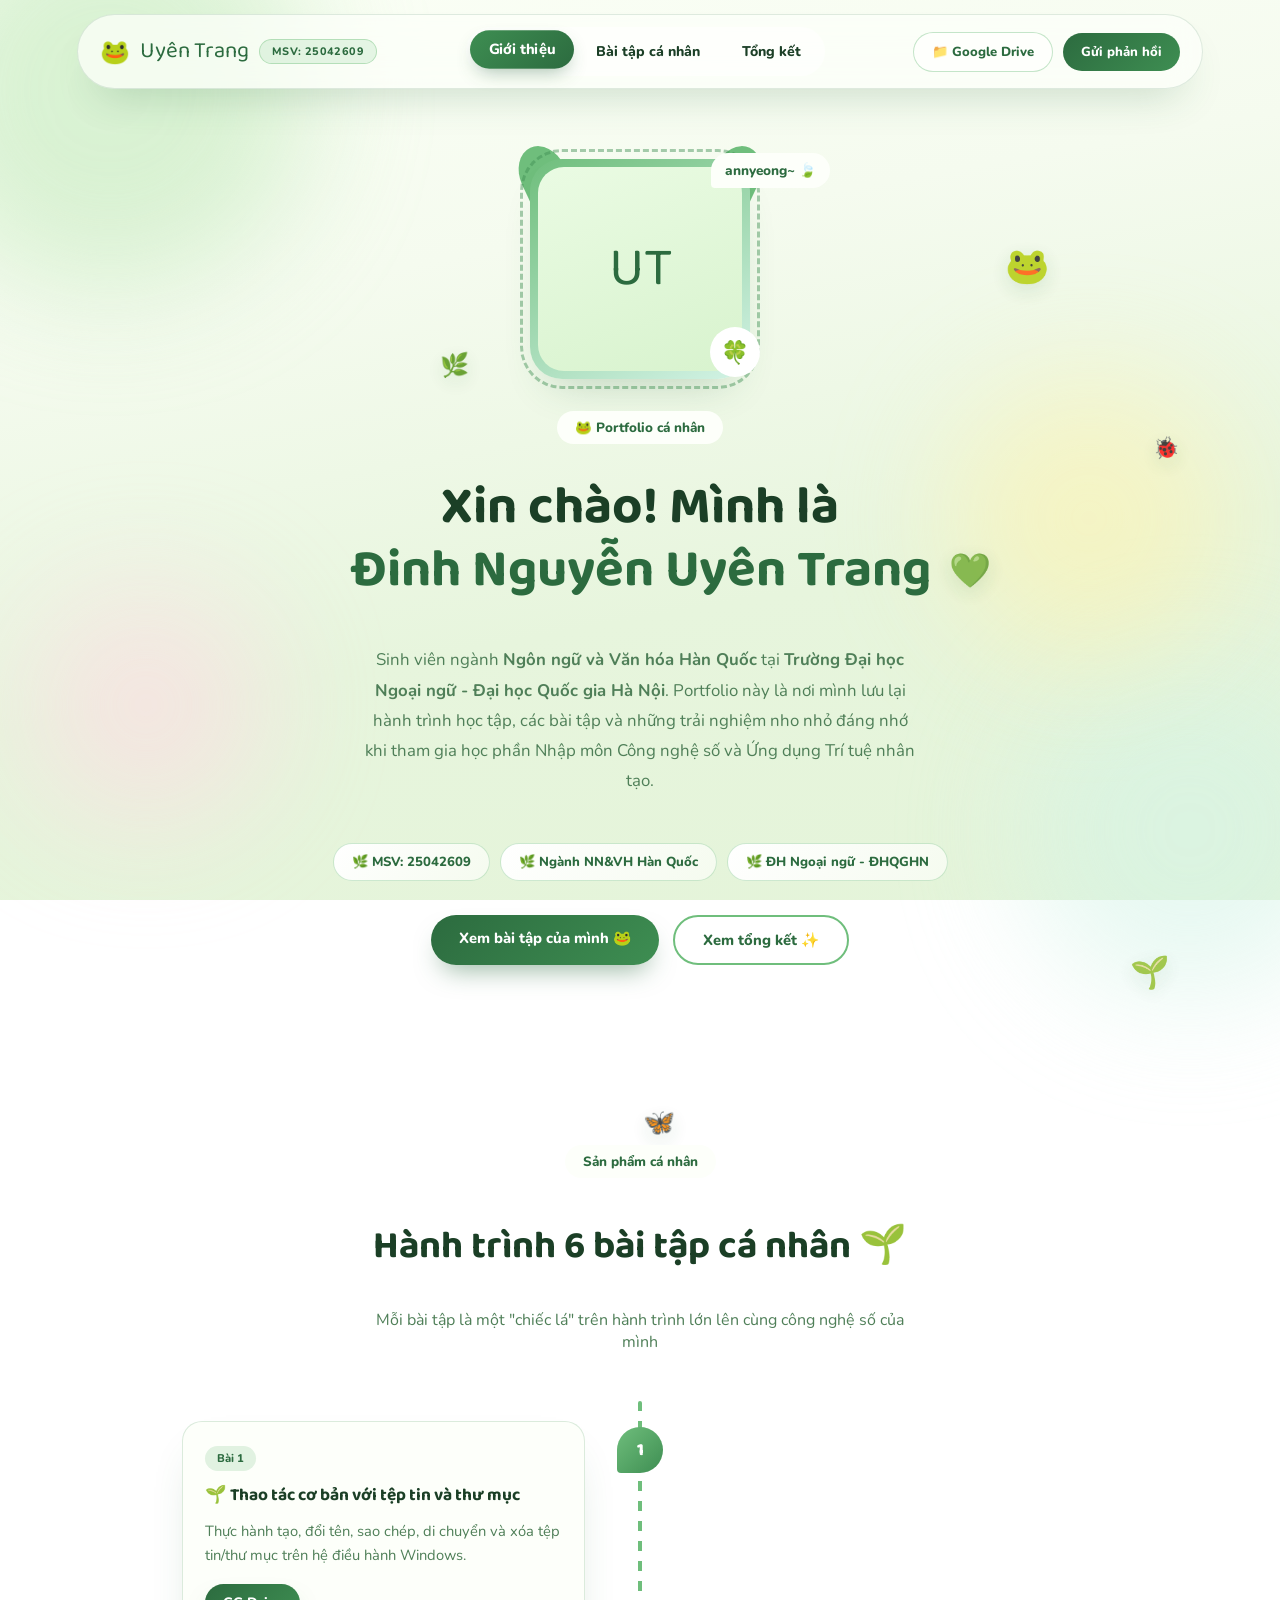
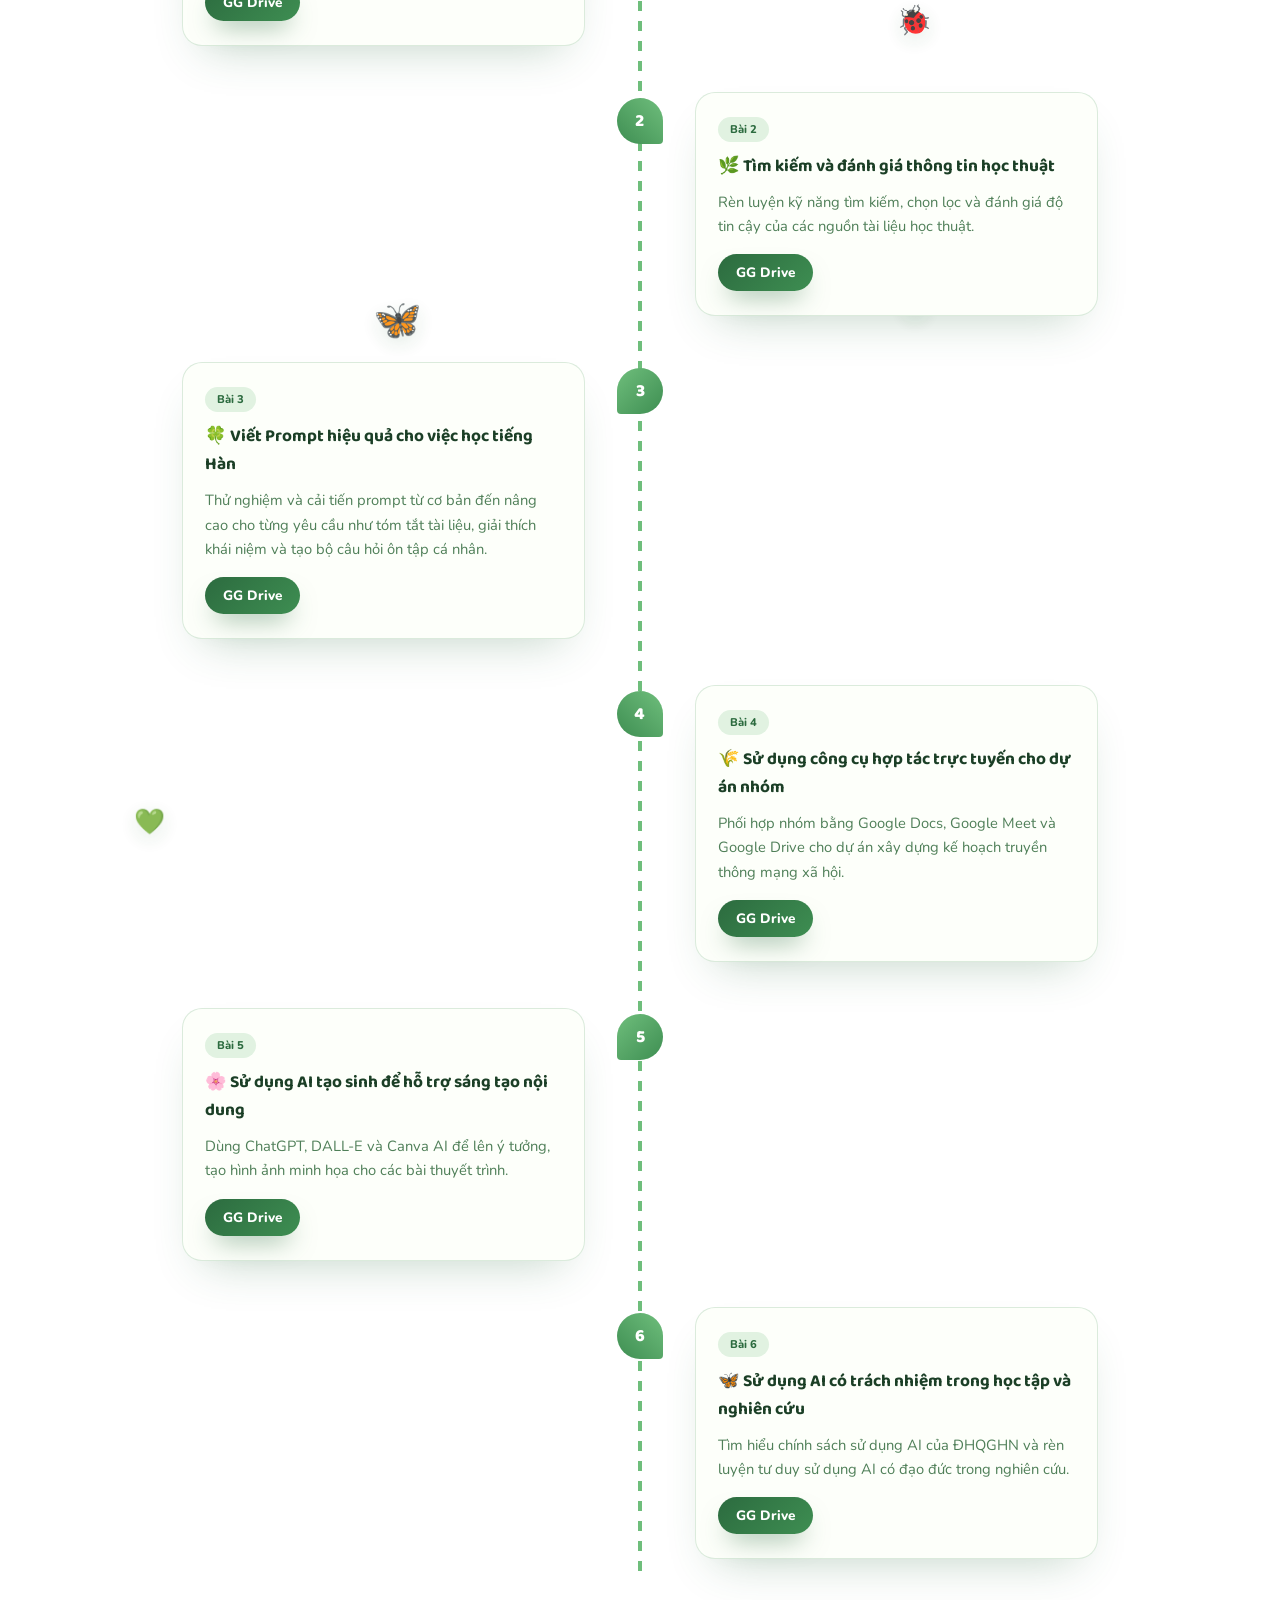
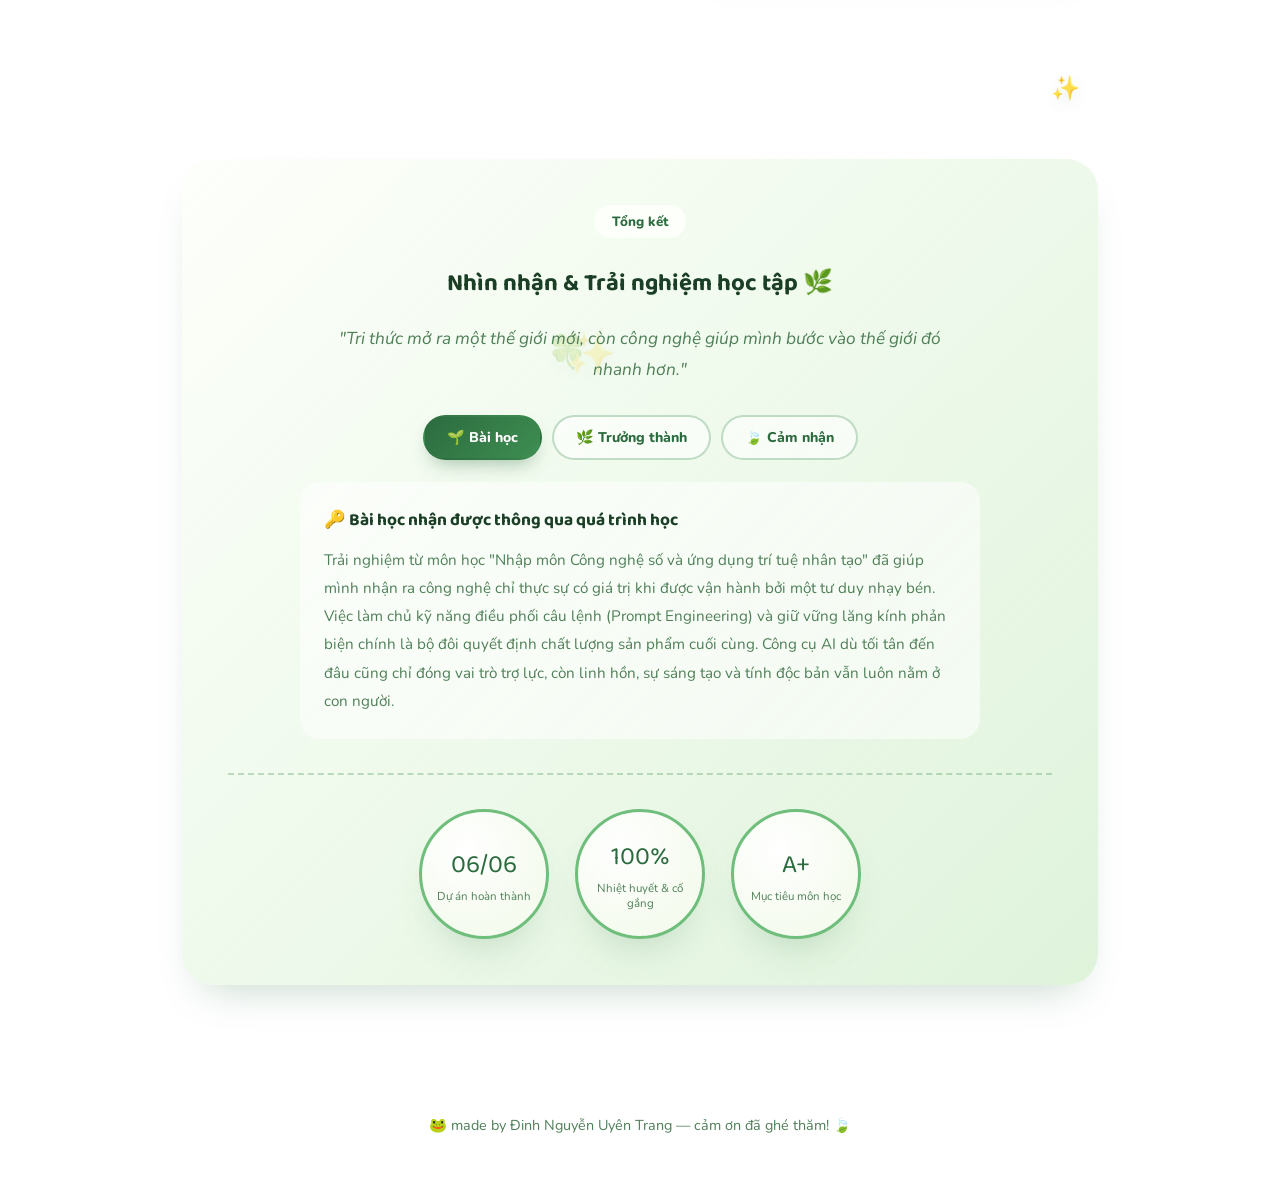
==== index.html @ 7ed3992f "Create index.html" ====
<!DOCTYPE html>
<html lang="vi">
<head>
<meta charset="UTF-8">
<meta name="viewport" content="width=device-width, initial-scale=1.0">
<title>Đinh Nguyễn Uyên Trang — Portfolio 🐸</title>
<link rel="preconnect" href="https://fonts.googleapis.com">
<link rel="preconnect" href="https://fonts.gstatic.com" crossorigin>
<link href="https://fonts.googleapis.com/css2?family=Baloo+2:wght@500;600;700;800&family=Nunito:wght@400;500;600;700;800;900&display=swap" rel="stylesheet">
<style>
  :root{
    --cream: #F5FBEF;
    --cream-deep: #E7F5DD;
    --leaf-light: #BFE8B8;
    --leaf: #6FBE7C;
    --fern: #3E8E52;
    --forest: #2C6B3F;
    --forest-ink: #1B3F26;
    --forest-soft: #4F7F58;
    --peach: #FFE3B8;
    --lemon: #FFF3AF;
    --sky-mint: #D3F3E6;
    --blossom: #FFD9E4;
    --white-soft: #FDFFFA;
    --shadow-soft: 0 22px 44px -22px rgba(44, 107, 63, 0.30);
    --radius-lg: 32px;
    --radius-sm: 20px;
  }
  *{ box-sizing: border-box; }
  html{ scroll-behavior: smooth; }
  @media (prefers-reduced-motion: reduce){
    html{ scroll-behavior: auto; }
    *{ animation-duration: 0.01ms !important; animation-iteration-count: 1 !important; transition-duration: 0.01ms !important; }
  }
  body{
    margin: 0;
    font-family: 'Nunito', sans-serif;
    color: var(--forest-ink);
    background: linear-gradient(170deg, #FBFFF6 0%, var(--cream) 30%, var(--cream-deep) 65%, #E4F4D9 100%);
    background-attachment: fixed;
    overflow-x: hidden;
    position: relative;
  }
  h1, h2, h3, .display{ font-family: 'Baloo 2', cursive; font-weight: 700; }
  a{ color: inherit; text-decoration: none; }

  /* ===== animated leafy blobs (background motion) ===== */
  .blob-wrap{ position: fixed; inset: 0; z-index: 0; pointer-events: none; will-change: transform; }
  .blob{ position: fixed; border-radius: 50%; filter: blur(60px); opacity: 0.55; z-index: 0; pointer-events: none; }
  .blob-1{ width: 400px; height: 400px; background: var(--leaf-light); top: -110px; left: -90px; animation: float1 17s ease-in-out infinite; }
  .blob-2{ width: 340px; height: 340px; background: var(--sky-mint); bottom: -100px; right: -80px; animation: float2 21s ease-in-out infinite; }
  .blob-3{ width: 280px; height: 280px; background: var(--lemon); top: 42%; right: 4%; animation: float3 19s ease-in-out infinite; }
  .blob-4{ width: 240px; height: 240px; background: var(--blossom); top: 65%; left: 2%; animation: float2 23s ease-in-out infinite; }
  @keyframes float1{ 0%,100%{ transform: translate(0,0) scale(1); } 50%{ transform: translate(-45px,55px) scale(1.12); } }
  @keyframes float2{ 0%,100%{ transform: translate(0,0) scale(1); } 50%{ transform: translate(45px,-35px) scale(1.15); } }
  @keyframes float3{ 0%,100%{ transform: translate(0,0) scale(1); } 50%{ transform: translate(-28px,-30px) scale(0.9); } }

  /* ===== floating stickers (frog & leaf themed) ===== */
  #sticker-layer{ position: fixed; inset: 0; pointer-events: none; z-index: 1; }
  .float-sticker{ position: absolute; font-size: 1.7rem; animation: bob 5.5s ease-in-out infinite; opacity: 0.9; will-change: transform; filter: drop-shadow(0 6px 10px rgba(44,107,63,0.15)); }
  @keyframes bob{ 0%,100%{ transform: translateY(0) rotate(-6deg); } 50%{ transform: translateY(-20px) rotate(8deg); } }

  /* rising dew-drop bubbles */
  #bubble-layer{ position: fixed; inset: 0; pointer-events: none; z-index: 1; overflow: hidden; }
  .rise-bubble{ position: absolute; bottom: -60px; border-radius: 50%; opacity: 0.5; animation: rise linear infinite; }
  @keyframes rise{
    0%{ transform: translateY(0) translateX(0) scale(1); opacity: 0; }
    10%{ opacity: 0.55; }
    90%{ opacity: 0.4; }
    100%{ transform: translateY(-115vh) translateX(30px) scale(1.15); opacity: 0; }
  }

  .cursor-glow{
    position: fixed; width: 20px; height: 20px; border-radius: 50%;
    background: radial-gradient(circle, rgba(255,255,255,0.95), var(--leaf-light) 55%, transparent 75%);
    pointer-events: none; z-index: 999; transform: translate(-50%,-50%);
    mix-blend-mode: multiply; opacity: 0; transition: opacity 0.3s ease;
  }

  nav{
    position: sticky; top: 14px; z-index: 50;
    display: flex; align-items: center; justify-content: space-between;
    padding: 12px 22px; margin: 14px 6vw 0;
    background: rgba(253, 255, 250, 0.75);
    backdrop-filter: blur(16px);
    border: 1px solid rgba(44,107,63,0.14);
    border-radius: 999px;
    box-shadow: var(--shadow-soft);
  }
  .logo-group{ display: flex; align-items: center; gap: 10px; }
  .logo-frog{ font-size: 1.5rem; animation: wiggle 3.5s ease-in-out infinite; }
  .logo{ font-family: 'Baloo 2', cursive; font-size: 1.4rem; color: var(--forest); line-height: 1; }
  .mssv-chip{
    font-size: 0.68rem; font-weight: 800; letter-spacing: 0.4px; color: var(--forest);
    background: rgba(111,190,124,0.16); border: 1px solid rgba(111,190,124,0.4);
    padding: 4px 12px; border-radius: 999px; white-space: nowrap;
  }
  .nav-links{ display: flex; gap: 6px; list-style: none; margin: 0; padding: 6px; background: rgba(255,255,255,0.55); border-radius: 999px; }
  .nav-links li a{
    display: inline-block; padding: 9px 18px; border-radius: 999px;
    font-weight: 800; font-size: 0.88rem; color: var(--forest-ink);
    transition: all 0.4s cubic-bezier(.3,1.4,.5,1);
  }
  .nav-links li a:hover, .nav-links li a.active{
    background: linear-gradient(135deg, var(--fern), var(--forest));
    color: #fff; box-shadow: 0 8px 18px -6px rgba(44,107,63,0.45); transform: translateY(-2px) scale(1.04);
  }
  .nav-actions{ display: flex; align-items: center; gap: 10px; }
  .nav-btn{
    display: inline-flex; align-items: center; gap: 6px;
    padding: 10px 18px; border-radius: 999px; font-weight: 800; font-size: 0.82rem;
    white-space: nowrap; cursor: pointer; border: none; font-family: 'Nunito', sans-serif;
    transition: transform 0.35s cubic-bezier(.3,1.4,.5,1);
  }
  .nav-btn-outline{ background: rgba(255,255,255,0.65); color: var(--forest); border: 1.5px solid rgba(111,190,124,0.4); }
  .nav-btn-outline:hover{ transform: translateY(-3px) rotate(-2deg); background: #fff; }
  .nav-btn-solid{ background: linear-gradient(135deg, var(--forest), var(--fern)); color: #fff; }
  .nav-btn-solid:hover{ transform: translateY(-3px) rotate(2deg); box-shadow: 0 12px 22px -8px rgba(44,107,63,0.45); }

  section{ position: relative; z-index: 2; padding: 90px 8vw; max-width: 1120px; margin: 0 auto; }

  /* ===== HERO ===== */
  .hero{ display: flex; flex-direction: column; align-items: center; text-align: center; padding-top: 70px; gap: 26px; }
  .avatar-wrap{ position: relative; margin-bottom: 6px; }
  .avatar-frame{
    width: 220px; height: 220px; border-radius: var(--radius-lg);
    background: linear-gradient(150deg, var(--leaf), var(--sky-mint));
    padding: 8px; box-shadow: var(--shadow-soft); position: relative;
    animation: frame-float 6s ease-in-out infinite;
  }
  @keyframes frame-float{ 0%,100%{ transform: translateY(0) rotate(-2deg); } 50%{ transform: translateY(-14px) rotate(2deg); } }
  .avatar-frame::before{
    content: ""; position: absolute; inset: -10px; border-radius: calc(var(--radius-lg) + 10px);
    border: 3px dashed rgba(62,142,82,0.45); animation: spin 28s linear infinite;
  }
  @keyframes spin{ to{ transform: rotate(360deg); } }
  .avatar-inner{
    width: 100%; height: 100%; border-radius: calc(var(--radius-lg) - 6px);
    background: linear-gradient(160deg, #EAFBE3, #D8F3CE);
    display: flex; align-items: center; justify-content: center;
    font-family: 'Baloo 2', cursive; color: var(--forest);
    font-size: 3.4rem; position: relative; overflow: hidden;
  }
  .leaf-ear{ position: absolute; top: -14px; width: 46px; height: 60px; background: var(--leaf); border-radius: 50% 50% 50% 4px; box-shadow: var(--shadow-soft); z-index: -1; }
  .leaf-ear.left{ left: -10px; transform: rotate(-25deg); }
  .leaf-ear.right{ right: -10px; transform: rotate(25deg) scaleX(-1); }
  .avatar-frame .sticker{
    position: absolute; bottom: 2px; right: -10px; background: #fff; border-radius: 50%;
    width: 50px; height: 50px; display: flex; align-items: center; justify-content: center;
    font-size: 1.4rem; box-shadow: var(--shadow-soft); animation: wiggle 3.5s ease-in-out infinite;
  }
  @keyframes wiggle{ 0%,100%{ transform: rotate(-10deg); } 50%{ transform: rotate(12deg); } }

  .speech-bubble{
    position: absolute; top: -6px; right: -80px; background: var(--white-soft);
    padding: 8px 14px; border-radius: 18px 18px 18px 4px; font-size: 0.85rem; font-weight: 800;
    color: var(--forest); box-shadow: var(--shadow-soft); animation: pop-bubble 3.6s ease-in-out infinite;
    white-space: nowrap;
  }
  @keyframes pop-bubble{ 0%,100%{ transform: translateY(0) scale(1); } 50%{ transform: translateY(-8px) scale(1.05); } }

  .eyebrow{
    display: inline-block; background: var(--white-soft); padding: 7px 18px; border-radius: 999px;
    font-weight: 800; font-size: 0.84rem; color: var(--forest); box-shadow: var(--shadow-soft); margin-bottom: 6px;
  }
  .hero h1{ font-size: clamp(2.3rem, 5vw, 3.3rem); line-height: 1.2; margin: 0; color: var(--forest-ink); }
  .hero h1 span{ color: var(--forest); position: relative; }
  .hero p{ font-size: 1.05rem; line-height: 1.8; max-width: 560px; color: var(--forest-soft); }
  .tag-chips{ display: flex; flex-wrap: wrap; gap: 10px; justify-content: center; margin-top: 4px; }
  .tag-chip{
    padding: 9px 18px; border-radius: 999px; font-weight: 800; font-size: 0.82rem;
    background: linear-gradient(135deg, #fff, var(--cream)); border: 1px solid rgba(111,190,124,0.35);
    color: var(--forest); box-shadow: var(--shadow-soft);
    transition: transform 0.3s cubic-bezier(.3,1.4,.5,1);
  }
  .tag-chip:hover{ transform: translateY(-4px) scale(1.05) rotate(-2deg); }
  .hero-cta{ margin-top: 8px; display: flex; gap: 14px; flex-wrap: wrap; justify-content: center; }
  .btn{
    padding: 13px 28px; border-radius: 999px; font-weight: 800; font-family: 'Nunito', sans-serif;
    cursor: pointer; border: none; font-size: 0.92rem; transition: transform 0.35s cubic-bezier(.3,1.4,.5,1), box-shadow 0.35s ease;
    display: inline-block;
  }
  .btn-primary{ background: linear-gradient(135deg, var(--forest), var(--fern)); color: #fff; box-shadow: 0 14px 26px -10px rgba(44,107,63,0.5); }
  .btn-primary:hover{ transform: translateY(-4px) scale(1.03) rotate(-1deg); }
  .btn-ghost{ background: rgba(255,255,255,0.65); color: var(--forest); border: 2px solid var(--leaf); }
  .btn-ghost:hover{ transform: translateY(-4px) rotate(1deg); background: #fff; }

  .section-head{ text-align: center; margin-bottom: 48px; }
  .section-head h2{ font-size: clamp(1.7rem, 4vw, 2.4rem); color: var(--forest-ink); }
  .section-head p{ max-width: 560px; margin: 10px auto 0; color: var(--forest-soft); font-size: 1.0rem; }

  .reveal{ opacity: 0; transform: translateY(40px) scale(0.97); transition: opacity 0.7s ease, transform 0.7s cubic-bezier(.2,.8,.3,1.15); }
  .reveal.in-view{ opacity: 1; transform: translateY(0) scale(1); }

  /* ===== bai tap — vertical growing-vine timeline (khac hoan toan grid the) ===== */
  .grow-timeline{ position: relative; padding: 20px 0; }
  .stem-line{
    position: absolute; left: 50%; top: 0; bottom: 0; width: 4px; transform: translateX(-50%);
    background: repeating-linear-gradient(to bottom, var(--leaf) 0 10px, transparent 10px 20px);
    border-radius: 4px;
  }
  .grow-node{ position: relative; width: 100%; display: flex; margin-bottom: 46px; }
  .grow-node:last-child{ margin-bottom: 0; }
  .grow-node.left{ justify-content: flex-start; }
  .grow-node.right{ justify-content: flex-end; }
  .node-leaf{
    position: absolute; left: 50%; top: 6px; transform: translateX(-50%);
    width: 46px; height: 46px; border-radius: 50% 50% 50% 4px; z-index: 3;
    background: linear-gradient(135deg, var(--leaf), var(--fern));
    display: flex; align-items: center; justify-content: center;
    color: #fff; font-weight: 800; font-family: 'Baloo 2', cursive; font-size: 1.1rem;
    box-shadow: var(--shadow-soft); animation: leaf-sway 4s ease-in-out infinite;
  }
  .grow-node.right .node-leaf{ transform: translateX(-50%) scaleX(-1); }
  .grow-node.right .node-leaf span{ display:inline-block; transform: scaleX(-1); }
  @keyframes leaf-sway{ 0%,100%{ rotate: -6deg; } 50%{ rotate: 6deg; } }
  .node-card{
    width: 44%; background: var(--white-soft); border: 1px solid rgba(62,142,82,0.18);
    border-radius: var(--radius-sm); padding: 24px 22px; box-shadow: var(--shadow-soft);
    transition: transform 0.4s cubic-bezier(.2,.9,.3,1.3), box-shadow 0.4s ease;
  }
  .node-card:hover{ transform: translateY(-8px) scale(1.02); box-shadow: 0 30px 48px -18px rgba(44,107,63,0.4); }
  .node-card .tag{ font-size: 0.7rem; font-weight: 800; padding: 5px 12px; border-radius: 999px; background: rgba(111,190,124,0.2); color: var(--forest); display: inline-block; margin-bottom: 10px; }
  .node-card h3{ margin: 0 0 10px; color: var(--forest-ink); font-size: 1.08rem; }
  .node-card p{ font-size: 0.92rem; line-height: 1.65; color: var(--forest-soft); margin: 0 0 16px; }

  /* ===== tong ket — tab switcher + circular badges (khac hoan toan reflect-grid cu) ===== */
  .summary-card{
    background: linear-gradient(135deg, rgba(253,255,250,0.92), rgba(191,232,184,0.5));
    border-radius: var(--radius-lg); padding: 46px; box-shadow: var(--shadow-soft); text-align: center; position: relative;
  }
  .summary-card h2{ text-align: center; }
  .summary-card p.quote{ max-width: 620px; margin: 14px auto 30px; line-height: 1.8; font-size: 1.08rem; font-style: italic; color: var(--forest-soft); font-family: 'Nunito', sans-serif; text-align: center; }
  .tab-switcher{ display: flex; justify-content: center; gap: 10px; flex-wrap: wrap; margin-bottom: 22px; }
  .tab-btn{
    padding: 11px 22px; border-radius: 999px; border: 2px solid rgba(62,142,82,0.3);
    background: rgba(255,255,255,0.6); color: var(--forest); font-weight: 800; font-size: 0.88rem;
    font-family: 'Nunito', sans-serif; cursor: pointer; transition: all 0.35s cubic-bezier(.3,1.4,.5,1);
  }
  .tab-btn:hover{ transform: translateY(-3px); background: #fff; }
  .tab-btn.active{ background: linear-gradient(135deg, var(--forest), var(--fern)); color: #fff; border-color: transparent; box-shadow: 0 10px 20px -8px rgba(44,107,63,0.45); }
  .tab-panels{ text-align: left; max-width: 680px; margin: 0 auto; min-height: 140px; }
  .tab-panel{ display: none; background: rgba(255,255,255,0.55); border-radius: var(--radius-sm); padding: 24px; }
  .tab-panel.active{ display: block; animation: panel-in 0.5s cubic-bezier(.2,.8,.3,1.15); }
  @keyframes panel-in{ from{ opacity: 0; transform: translateY(12px); } to{ opacity: 1; transform: translateY(0); } }
  .tab-panel h3{ margin: 0 0 12px; font-size: 1.08rem; color: var(--forest-ink); display: flex; align-items: center; gap: 8px; }
  .tab-panel p{ font-size: 0.95rem; line-height: 1.85; color: var(--forest-soft); margin: 0; }
  .summary-divider{ border: none; border-top: 2px dashed rgba(62,142,82,0.3); margin: 34px 0; }
  .badge-row{ display: flex; justify-content: center; gap: 26px; flex-wrap: wrap; }
  .badge-circle{
    width: 130px; height: 130px; border-radius: 50%; display: flex; flex-direction: column;
    align-items: center; justify-content: center; gap: 4px;
    background: radial-gradient(circle at 35% 30%, #fff, var(--cream) 70%);
    border: 3px solid var(--leaf); box-shadow: var(--shadow-soft);
    transition: transform 0.4s cubic-bezier(.2,.9,.3,1.3);
  }
  .badge-circle:hover{ transform: translateY(-6px) rotate(-3deg) scale(1.05); }
  .badge-circle .num{ font-family: 'Baloo 2', cursive; font-size: 1.6rem; color: var(--forest); }
  .badge-circle .label{ font-size: 0.72rem; color: var(--forest-soft); text-align: center; padding: 0 10px; line-height: 1.3; }

  .closing-note{ width: 100%; margin-top: 35px; text-align: left; margin-bottom: 0; }
  .closing-note h4{ font-size: 16px; color: var(--forest-ink); font-weight: 800; margin: 0 0 12px 0; display: flex; align-items: center; gap: 8px; font-family: 'Baloo 2', cursive; }
  .closing-note p{ font-size: 14.5px; color: var(--forest-soft); line-height: 1.8; text-align: justify; margin: 0; }

  footer{ position: relative; z-index: 2; text-align: center; padding: 40px 6vw 60px; color: var(--forest-soft); font-size: 0.9rem; }
  footer .frog{ display: inline-block; }

  @media (max-width: 760px){
    nav{ flex-direction: column; gap: 12px; padding: 14px 5vw; margin: 10px 4vw 0; }
    .nav-links{ flex-wrap: wrap; justify-content: center; }
    .stem-line{ left: 22px; }
    .node-leaf{ left: 22px; top: 6px; transform: translateX(-50%); }
    .grow-node.right .node-leaf{ transform: translateX(-50%) scaleX(-1); }
    .grow-node.left, .grow-node.right{ justify-content: flex-end; padding-left: 52px; }
    .node-card{ width: 100%; }
  }
</style>
</head>
<body>

<div class="blob-wrap" id="blobWrap1"><div class="blob blob-1"></div></div>
<div class="blob-wrap" id="blobWrap2"><div class="blob blob-2"></div></div>
<div class="blob-wrap" id="blobWrap3"><div class="blob blob-3"></div></div>
<div class="blob-wrap" id="blobWrap4"><div class="blob blob-4"></div></div>
<div id="sticker-layer"></div>
<div id="bubble-layer"></div>
<div class="cursor-glow" id="cursorGlow"></div>

<nav>
  <div class="logo-group">
    <span class="logo-frog">🐸</span>
    <div class="logo">Uyên Trang</div>
    <span class="mssv-chip">MSV: 25042609</span>
  </div>
  <ul class="nav-links">
    <li><a href="#gioi-thieu" class="nav-link">Giới thiệu</a></li>
    <li><a href="#bai-tap" class="nav-link">Bài tập cá nhân</a></li>
    <li><a href="#tong-ket" class="nav-link">Tổng kết</a></li>
  </ul>
  <div class="nav-actions">
    <a href="#" class="nav-btn nav-btn-outline">📁 Google Drive</a>
    <a href="#" class="nav-btn nav-btn-solid">Gửi phản hồi</a>
  </div>
</nav>

<section class="hero" id="gioi-thieu">
  <div class="avatar-wrap reveal">
    <div class="avatar-frame">
      <span class="leaf-ear left"></span>
      <span class="leaf-ear right"></span>
      <div class="avatar-inner">UT</div>
      <div class="sticker">🍀</div>
      <div class="speech-bubble">annyeong~ 🍃</div>
    </div>
  </div>
  <span class="eyebrow reveal">🐸 Portfolio cá nhân</span>
  <h1 class="reveal">Xin chào! Mình là<br><span>Đinh Nguyễn Uyên Trang</span></h1>
  <p class="reveal">Sinh viên ngành <b>Ngôn ngữ và Văn hóa Hàn Quốc</b> tại <b>Trường Đại học Ngoại ngữ - Đại học Quốc gia Hà Nội</b>. Portfolio này là nơi mình lưu lại hành trình học tập, các bài tập và những trải nghiệm nho nhỏ đáng nhớ khi tham gia học phần Nhập môn Công nghệ số và Ứng dụng Trí tuệ nhân tạo.</p>
  <div class="tag-chips reveal">
    <span class="tag-chip">🌿 MSV: 25042609</span>
    <span class="tag-chip">🌿 Ngành NN&amp;VH Hàn Quốc</span>
    <span class="tag-chip">🌿 ĐH Ngoại ngữ - ĐHQGHN</span>
  </div>
  <div class="hero-cta reveal">
    <a href="#bai-tap" class="btn btn-primary">Xem bài tập của mình 🐸</a>
    <a href="#tong-ket" class="btn btn-ghost">Xem tổng kết ✨</a>
  </div>
</section>

<section id="bai-tap">
  <div class="section-head reveal">
    <span class="eyebrow">Sản phẩm cá nhân</span>
    <h2>Hành trình 6 bài tập cá nhân 🌱</h2>
    <p>Mỗi bài tập là một "chiếc lá" trên hành trình lớn lên cùng công nghệ số của mình</p>
  </div>
  <div class="grow-timeline">
    <div class="stem-line"></div>

    <div class="grow-node left reveal">
      <div class="node-leaf"><span>1</span></div>
      <div class="node-card">
        <span class="tag">Bài 1</span>
        <h3>🌱 Thao tác cơ bản với tệp tin và thư mục</h3>
        <p>Thực hành tạo, đổi tên, sao chép, di chuyển và xóa tệp tin/thư mục trên hệ điều hành Windows.</p>
        <a href="#" target="_blank" rel="noopener" class="btn btn-primary" style="padding:9px 18px; font-size:0.85rem;">GG Drive</a>
      </div>
    </div>

    <div class="grow-node right reveal">
      <div class="node-leaf"><span>2</span></div>
      <div class="node-card">
        <span class="tag">Bài 2</span>
        <h3>🌿 Tìm kiếm và đánh giá thông tin học thuật</h3>
        <p>Rèn luyện kỹ năng tìm kiếm, chọn lọc và đánh giá độ tin cậy của các nguồn tài liệu học thuật.</p>
        <a href="#" target="_blank" rel="noopener" class="btn btn-primary" style="padding:9px 18px; font-size:0.85rem;">GG Drive</a>
      </div>
    </div>

    <div class="grow-node left reveal">
      <div class="node-leaf"><span>3</span></div>
      <div class="node-card">
        <span class="tag">Bài 3</span>
        <h3>🍀 Viết Prompt hiệu quả cho việc học tiếng Hàn</h3>
        <p>Thử nghiệm và cải tiến prompt từ cơ bản đến nâng cao cho từng yêu cầu như tóm tắt tài liệu, giải thích khái niệm và tạo bộ câu hỏi ôn tập cá nhân.</p>
        <a href="#" target="_blank" rel="noopener" class="btn btn-primary" style="padding:9px 18px; font-size:0.85rem;">GG Drive</a>
      </div>
    </div>

    <div class="grow-node right reveal">
      <div class="node-leaf"><span>4</span></div>
      <div class="node-card">
        <span class="tag">Bài 4</span>
        <h3>🌾 Sử dụng công cụ hợp tác trực tuyến cho dự án nhóm</h3>
        <p>Phối hợp nhóm bằng Google Docs, Google Meet và Google Drive cho dự án xây dựng kế hoạch truyền thông mạng xã hội.</p>
        <a href="#" target="_blank" rel="noopener" class="btn btn-primary" style="padding:9px 18px; font-size:0.85rem;">GG Drive</a>
      </div>
    </div>

    <div class="grow-node left reveal">
      <div class="node-leaf"><span>5</span></div>
      <div class="node-card">
        <span class="tag">Bài 5</span>
        <h3>🌸 Sử dụng AI tạo sinh để hỗ trợ sáng tạo nội dung</h3>
        <p>Dùng ChatGPT, DALL-E và Canva AI để lên ý tưởng, tạo hình ảnh minh họa cho các bài thuyết trình.</p>
        <a href="#" target="_blank" rel="noopener" class="btn btn-primary" style="padding:9px 18px; font-size:0.85rem;">GG Drive</a>
      </div>
    </div>

    <div class="grow-node right reveal">
      <div class="node-leaf"><span>6</span></div>
      <div class="node-card">
        <span class="tag">Bài 6</span>
        <h3>🦋 Sử dụng AI có trách nhiệm trong học tập và nghiên cứu</h3>
        <p>Tìm hiểu chính sách sử dụng AI của ĐHQGHN và rèn luyện tư duy sử dụng AI có đạo đức trong nghiên cứu.</p>
        <a href="#" target="_blank" rel="noopener" class="btn btn-primary" style="padding:9px 18px; font-size:0.85rem;">GG Drive</a>
      </div>
    </div>

  </div>
</section>

<section id="tong-ket">
  <div class="summary-card reveal">
    <span class="eyebrow">Tổng kết</span>
    <h2>Nhìn nhận &amp; Trải nghiệm học tập 🌿</h2>
    <p class="quote">"Tri thức mở ra một thế giới mới, còn công nghệ giúp mình bước vào thế giới đó nhanh hơn."</p>

    <div class="tab-switcher">
      <button class="tab-btn active" data-tab="baihoc">🌱 Bài học</button>
      <button class="tab-btn" data-tab="truongthanh">🌿 Trưởng thành</button>
      <button class="tab-btn" data-tab="camnhan">🍃 Cảm nhận</button>
    </div>

    <div class="tab-panels">
      <div class="tab-panel active" id="panel-baihoc">
        <h3>🔑 Bài học nhận được thông qua quá trình học</h3>
        <p>Trải nghiệm từ môn học "Nhập môn Công nghệ số và ứng dụng trí tuệ nhân tạo" đã giúp mình nhận ra công nghệ chỉ thực sự có giá trị khi được vận hành bởi một tư duy nhạy bén. Việc làm chủ kỹ năng điều phối câu lệnh (Prompt Engineering) và giữ vững lăng kính phản biện chính là bộ đôi quyết định chất lượng sản phẩm cuối cùng. Công cụ AI dù tối tân đến đâu cũng chỉ đóng vai trò trợ lực, còn linh hồn, sự sáng tạo và tính độc bản vẫn luôn nằm ở con người.</p>
      </div>
      <div class="tab-panel" id="panel-truongthanh">
        <h3>🌱 Hành trình trưởng thành</h3>
        <p>Bước qua những lúng túng ban đầu trong việc quản trị tài nguyên số, mình đã làm chủ kỹ năng thiết lập và đồng bộ hóa hệ thống dữ liệu một cách logic trên Google Drive. Song song đó, tư duy tổ chức của mình cũng được nâng cấp đáng kể khi trực tiếp tối ưu hóa quy trình làm việc nhóm trên các nền tảng cộng tác trực tuyến. Đồng thời, mình đã tự tin nghiên cứu, chuẩn hóa và nâng cao thẩm mỹ cho các tài liệu học tập cá nhân bằng cách kết hợp thông minh các giải pháp AI dưới sự đối chiếu nghiêm ngặt.</p>
      </div>
      <div class="tab-panel" id="panel-camnhan">
        <h3>💚 Cảm nhận sau hành trình</h3>
        <p>Nhìn lại hành trình gói gọn trong chiếc portfolio này, mình cảm thấy vô cùng tự hào và hạnh phúc. Đối với mình, đây không phải là một dự án đao to búa lớn mà là cuốn nhật ký ghi dấu những bước đi đầu tiên tại giảng đường đại học. Khi lật mở từng trang, mình mới nhận ra bản thân đã trưởng thành hơn rất nhiều. Từ sự lóng ngóng ban đầu, giờ đây mình đã biết hệ thống bài vở khoa học, biết cách "trò chuyện" hiệu quả với AI và hiểu sâu hơn về bảo mật mạng. Cuốn nhật ký này chính là bệ phóng ý nghĩa giúp mình thêm vững tin trên con đường sắp tới!</p>
      </div>
    </div>

    <hr class="summary-divider">

    <div class="badge-row">
      <div class="badge-circle reveal"><span class="num">06/06</span><span class="label">Dự án hoàn thành</span></div>
      <div class="badge-circle reveal"><span class="num">100%</span><span class="label">Nhiệt huyết &amp; cố gắng</span></div>
      <div class="badge-circle reveal"><span class="num">A+</span><span class="label">Mục tiêu môn học</span></div>
    </div>
  </div>
</section>

<footer>
  <span class="frog">🐸</span> made by Đinh Nguyễn Uyên Trang — cảm ơn đã ghé thăm! <span class="frog">🍃</span>
</footer>

<script>
  // ===== floating stickers (frog + leaf themed) =====
  const stickerEmojis = ['🐸','🍀','🌿','🌱','🦋','🐞','💚','✨'];
  const layer = document.getElementById('sticker-layer');
  const stickers = [];
  for(let i=0;i<16;i++){
    const el = document.createElement('div');
    el.className = 'float-sticker';
    el.textContent = stickerEmojis[i % stickerEmojis.length];
    const left = Math.random()*100;
    const top = Math.random()*400;
    el.style.left = left + 'vw';
    el.style.top = top + 'vh';
    el.style.animationDelay = (Math.random()*4) + 's';
    el.style.animationDuration = (4 + Math.random()*3) + 's';
    el.style.fontSize = (1.2 + Math.random()*1.3) + 'rem';
    layer.appendChild(el);
    stickers.push({ el, speed: 0.05 + Math.random()*0.15 });
  }
  window.addEventListener('scroll', () => {
    const y = window.scrollY;
    stickers.forEach(s => {
      s.el.style.transform = `translateY(${-y * s.speed}px)`;
    });
  }, { passive: true });

  // ===== rising dew-drop bubbles (continuous background motion) =====
  const bubbleColors = ['rgba(191,232,184,0.55)','rgba(211,243,230,0.55)','rgba(255,243,175,0.55)','rgba(255,227,184,0.55)','rgba(255,217,228,0.55)'];
  const bubbleLayer = document.getElementById('bubble-layer');
  for(let i=0;i<18;i++){
    const b = document.createElement('div');
    b.className = 'rise-bubble';
    const size = 10 + Math.random()*26;
    b.style.width = size + 'px';
    b.style.height = size + 'px';
    b.style.left = (Math.random()*100) + 'vw';
    b.style.background = bubbleColors[i % bubbleColors.length];
    b.style.animationDuration = (10 + Math.random()*12) + 's';
    b.style.animationDelay = (Math.random()*14) + 's';
    bubbleLayer.appendChild(b);
  }

  const blobIds = ['blobWrap1','blobWrap2','blobWrap3','blobWrap4'];
  const blobState = blobIds.map((id, i) => ({ el: document.getElementById(id), scrollFactor: 0.05 + i * 0.025, mouseDepth: (i + 1) * 10, lastMouse: { x: 0, y: 0 } }));
  function updateBlobs(){
    blobState.forEach(s => {
      const sy = -window.scrollY * s.scrollFactor;
      const mx = s.lastMouse.x * s.mouseDepth;
      const my = s.lastMouse.y * s.mouseDepth;
      s.el.style.transform = `translate(${mx}px, ${sy + my}px)`;
    });
  }
  updateBlobs();
  window.addEventListener('scroll', updateBlobs, { passive: true });
  window.addEventListener('mousemove', (e) => {
    const cx = e.clientX / window.innerWidth - 0.5;
    const cy = e.clientY / window.innerHeight - 0.5;
    blobState.forEach(s => { s.lastMouse = { x: cx, y: cy }; });
    updateBlobs();
  });

  function addTilt(el, strength = 8){
    el.addEventListener('mousemove', (e) => {
      const rect = el.getBoundingClientRect();
      const px = (e.clientX - rect.left) / rect.width - 0.5;
      const py = (e.clientY - rect.top) / rect.height - 0.5;
      el.style.transform = `perspective(700px) rotateY(${px * strength}deg) rotateX(${-py * strength}deg) translateY(-4px)`;
    });
    el.addEventListener('mouseleave', () => {
      el.style.transform = '';
    });
  }
  document.querySelectorAll('.node-card, .tag-chip, .badge-circle').forEach(el => addTilt(el, 6));

  const glow = document.getElementById('cursorGlow');
  window.addEventListener('mousemove', (e) => {
    glow.style.left = e.clientX + 'px';
    glow.style.top = e.clientY + 'px';
    glow.style.opacity = 1;
  });
  window.addEventListener('mouseleave', () => { glow.style.opacity = 0; });

  document.addEventListener('click', (e) => {
    const burstEmojis = ['🐸','🍀','✨','🌿'];
    for(let i=0;i<5;i++){
      const b = document.createElement('div');
      b.className = 'float-sticker';
      b.textContent = burstEmojis[Math.floor(Math.random()*burstEmojis.length)];
      b.style.left = (e.clientX + Math.random()*40-20) + 'px';
      b.style.top = (e.clientY + Math.random()*40-20) + 'px';
      b.style.position = 'fixed';
      b.style.fontSize = '1rem';
      b.style.animationDuration = '1s';
      layer.appendChild(b);
      setTimeout(()=>b.remove(), 1200);
    }
  });

  // ===== tab switcher for tong ket section =====
  document.querySelectorAll('.tab-btn').forEach(btn => {
    btn.addEventListener('click', () => {
      document.querySelectorAll('.tab-btn').forEach(b => b.classList.remove('active'));
      document.querySelectorAll('.tab-panel').forEach(p => p.classList.remove('active'));
      btn.classList.add('active');
      document.getElementById('panel-' + btn.dataset.tab).classList.add('active');
    });
  });

  const reveals = document.querySelectorAll('.reveal');
  reveals.forEach((el, i) => {
    el.style.transitionDelay = (i % 6) * 0.08 + 's';
  });
  const io = new IntersectionObserver((entries)=>{
    entries.forEach(entry=>{
      if(entry.isIntersecting){
        entry.target.classList.add('in-view');
        io.unobserve(entry.target);
      }
    });
  }, { threshold: 0.15 });
  reveals.forEach(el=>io.observe(el));

  const navLinks = document.querySelectorAll('.nav-link');
  document.querySelectorAll('a[href^="#"]').forEach(link=>{
    link.addEventListener('click', (e)=>{
      const target = document.querySelector(link.getAttribute('href'));
      if(target){ e.preventDefault(); target.scrollIntoView({ behavior: 'smooth', block: 'start' }); }
    });
  });

  const sections = document.querySelectorAll('section[id]');
  const navIo = new IntersectionObserver((entries)=>{
    entries.forEach(entry=>{
      if(entry.isIntersecting){
        const id = entry.target.getAttribute('id');
        navLinks.forEach(l=>{ l.classList.toggle('active', l.getAttribute('href') === '#' + id); });
      }
    });
  }, { threshold: 0.4 });
  sections.forEach(s=>navIo.observe(s));
</script>
</body>
</html>
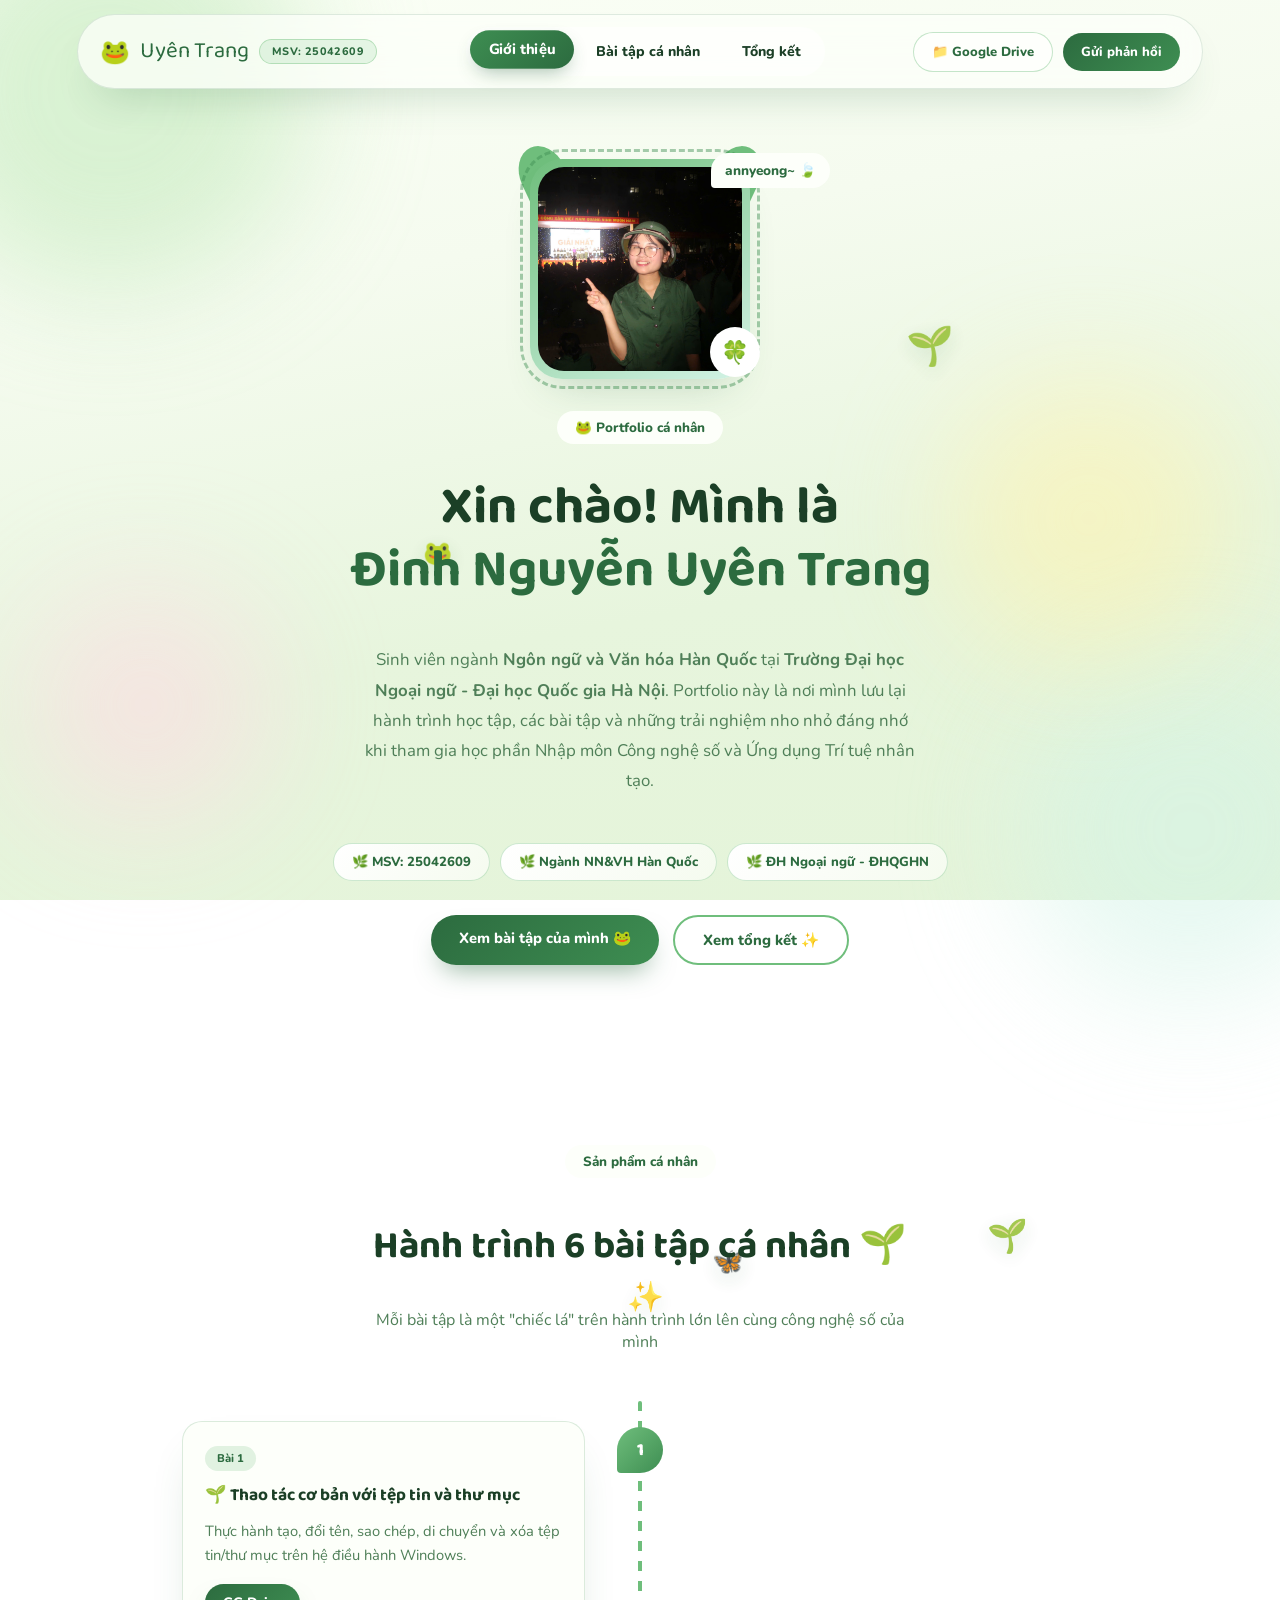
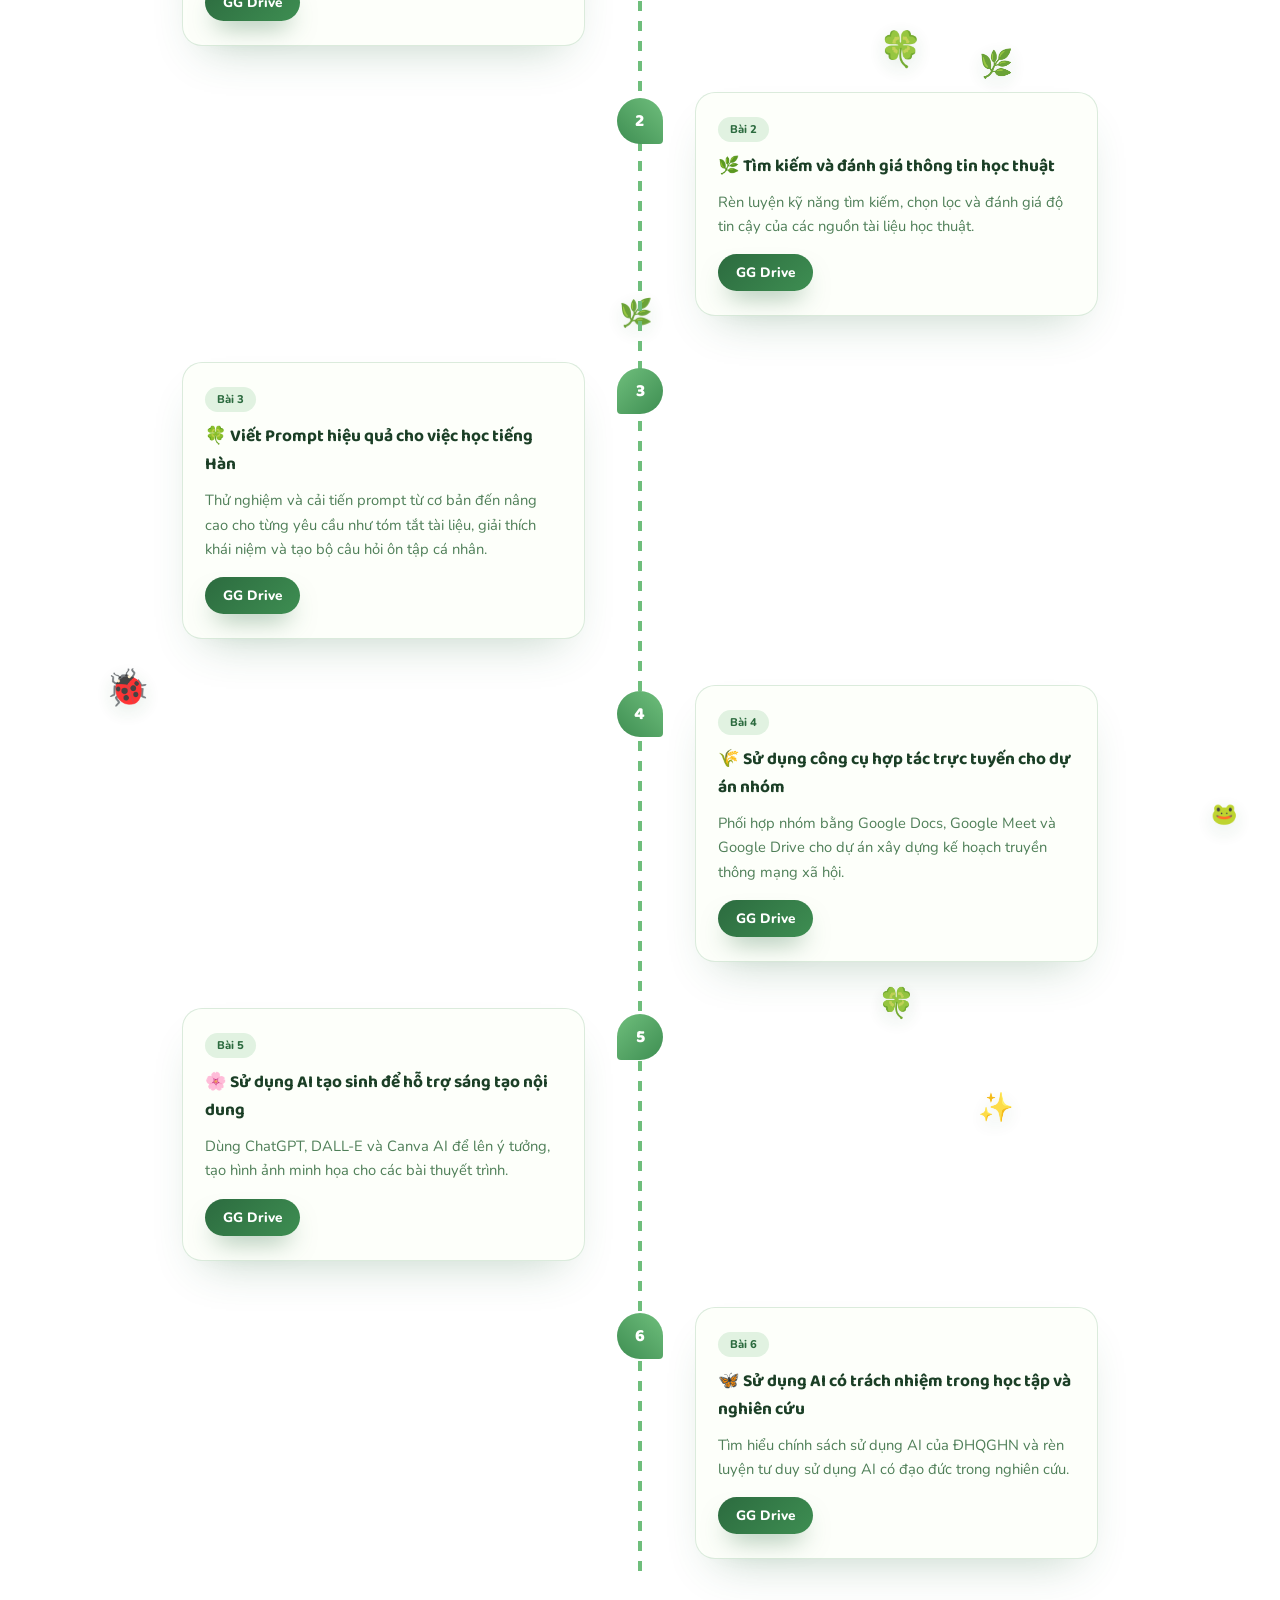
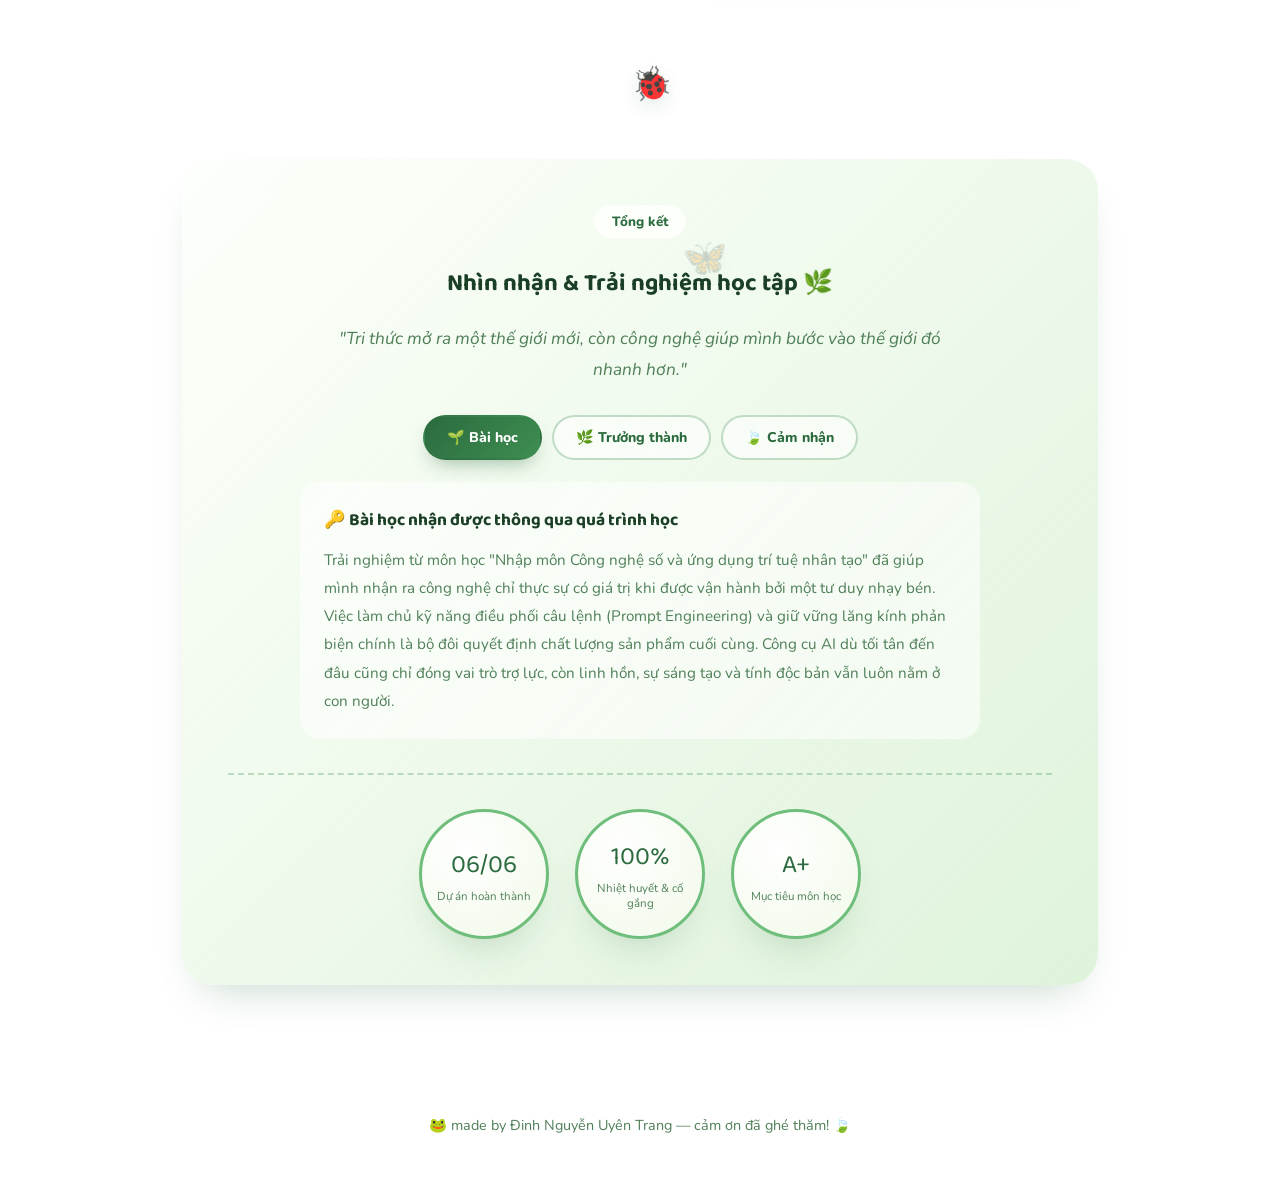
==== commit f5e083fe: "Update index.html" ====
--- a/index.html
+++ b/index.html
@@ -308,7 +308,7 @@
     <div class="avatar-frame">
       <span class="leaf-ear left"></span>
       <span class="leaf-ear right"></span>
-      <div class="avatar-inner">UT</div>
+      <div class="avatar-inner"><img src="uyentrang.jpg" alt="Uyên Trang" style="width:100%; height:100%; object-fit:cover;"></div>
       <div class="sticker">🍀</div>
       <div class="speech-bubble">annyeong~ 🍃</div>
     </div>
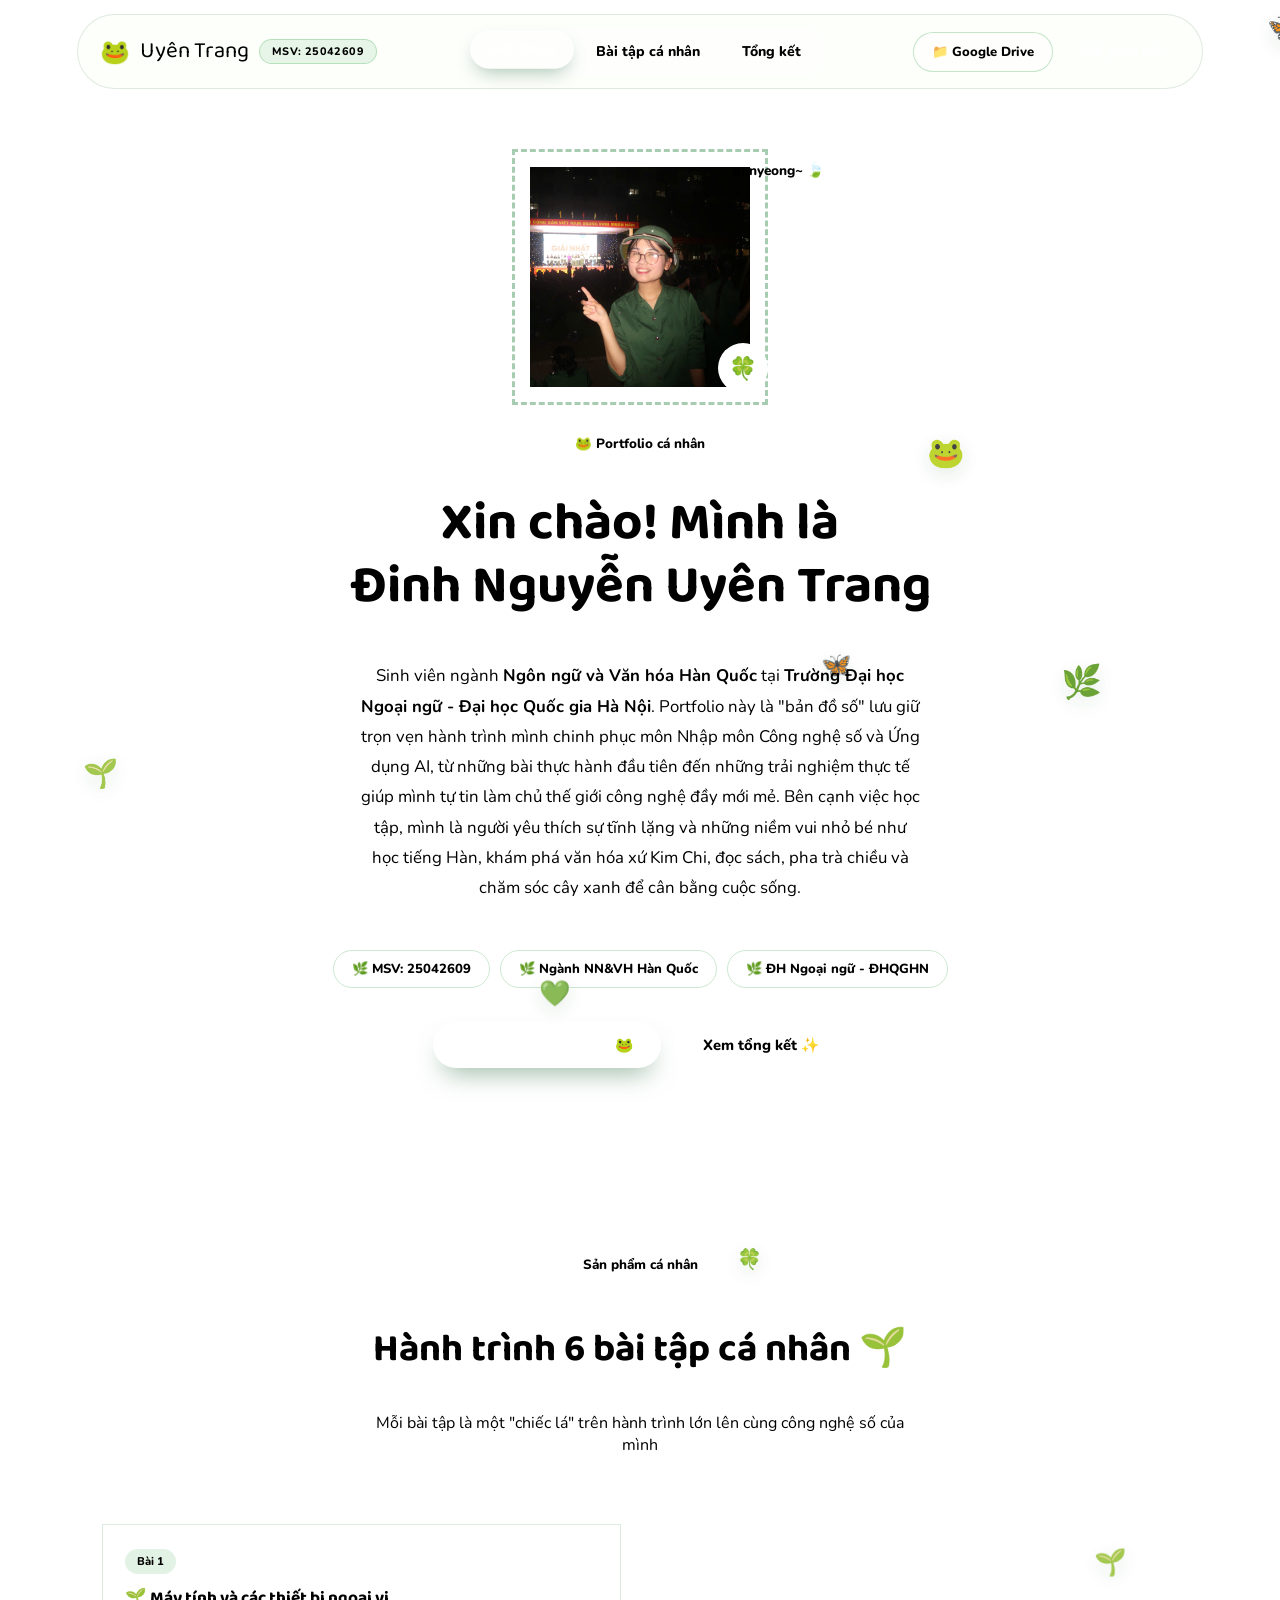
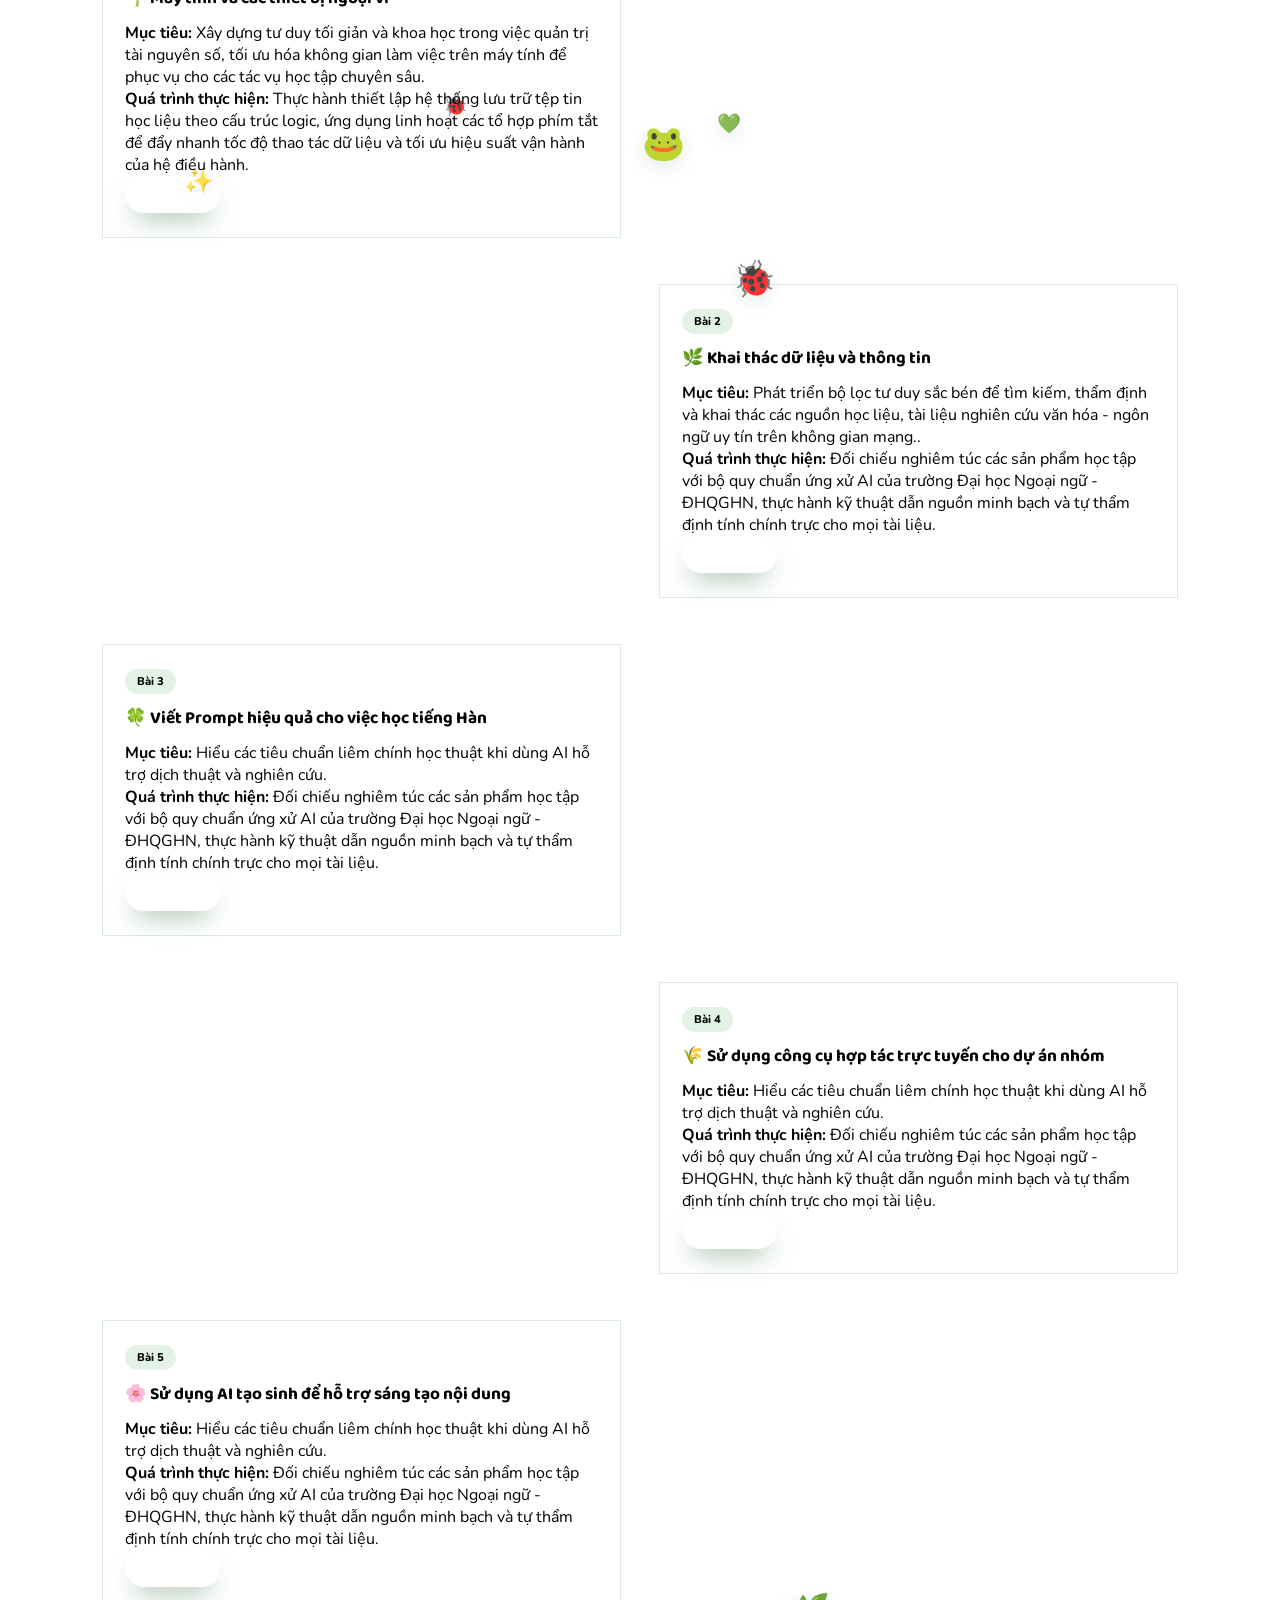
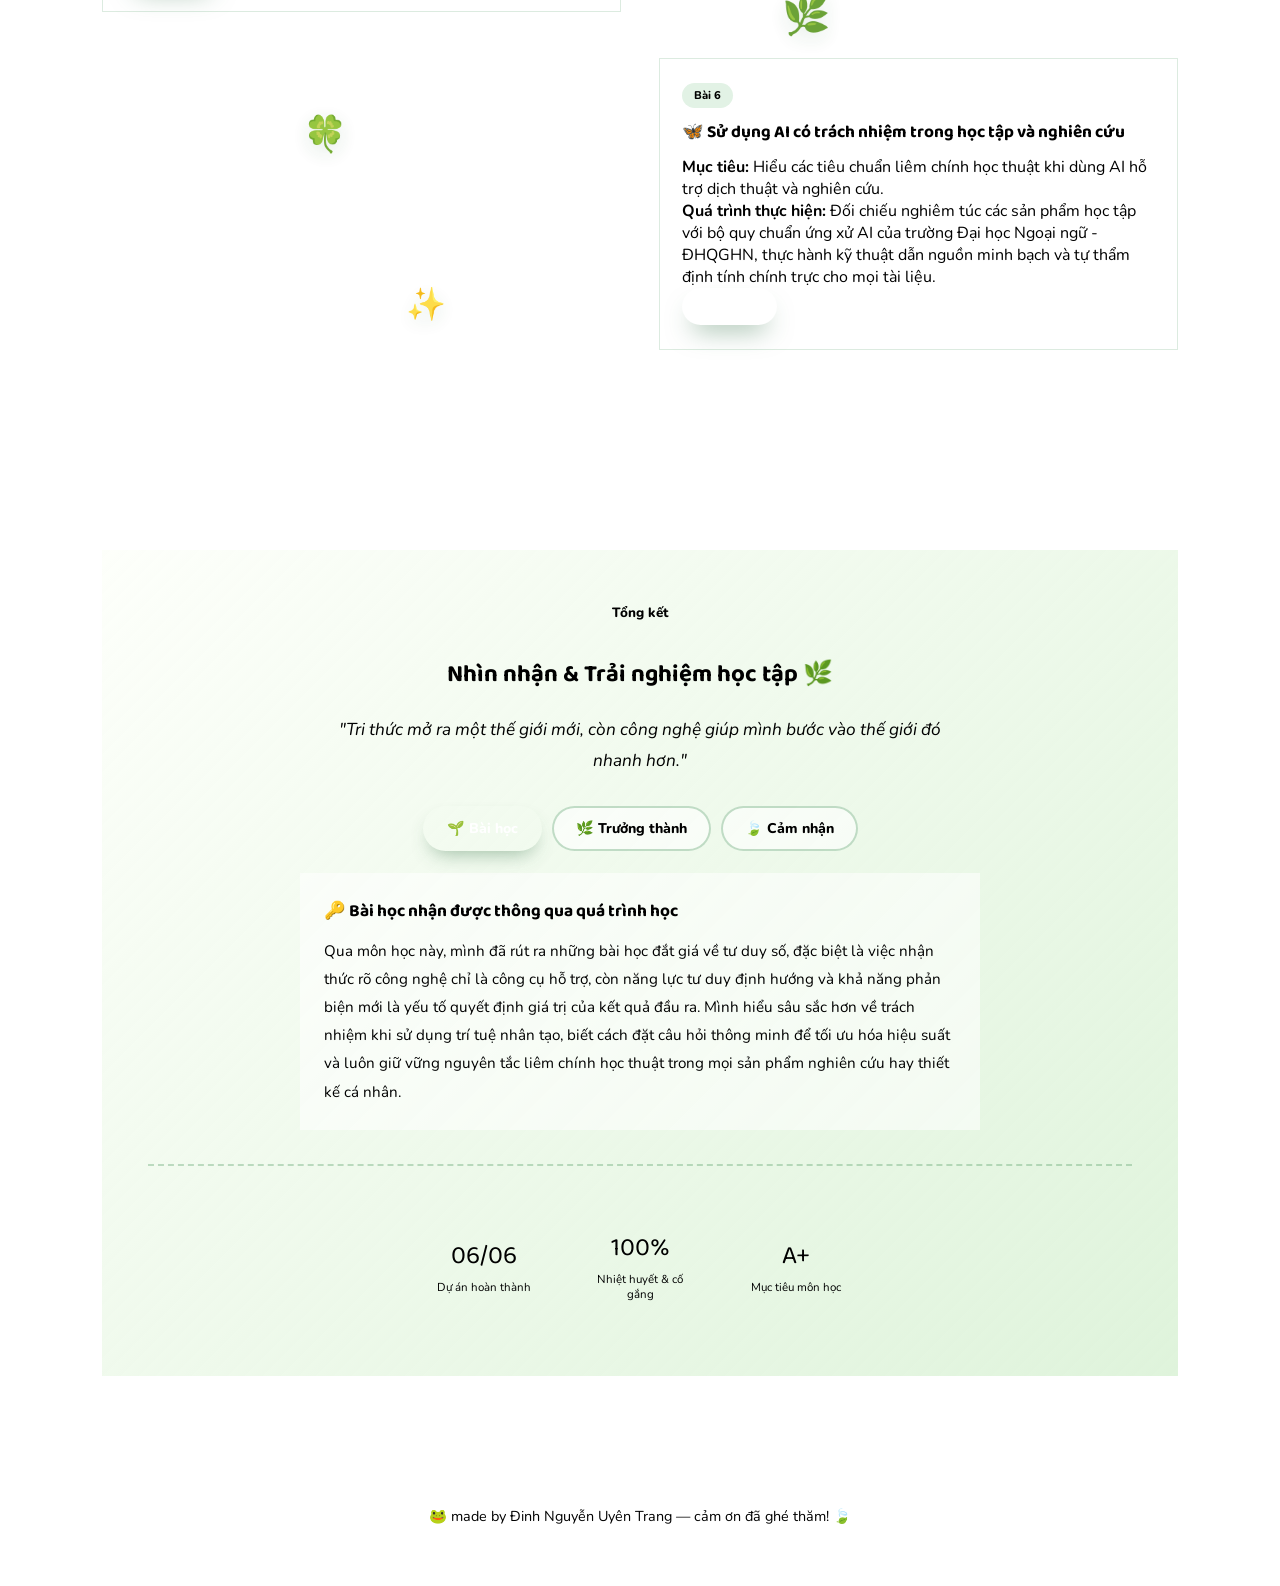
==== commit c53b9a72: "Update index.html" ====
--- a/index.html
+++ b/index.html
@@ -8,7 +8,7 @@
 <link rel="preconnect" href="https://fonts.gstatic.com" crossorigin>
 <link href="https://fonts.googleapis.com/css2?family=Baloo+2:wght@500;600;700;800&family=Nunito:wght@400;500;600;700;800;900&display=swap" rel="stylesheet">
 <style>
-  :root{
+  :root
     --cream: #F5FBEF;
     --cream-deep: #E7F5DD;
     --leaf-light: #BFE8B8;
@@ -315,7 +315,7 @@
   </div>
   <span class="eyebrow reveal">🐸 Portfolio cá nhân</span>
   <h1 class="reveal">Xin chào! Mình là<br><span>Đinh Nguyễn Uyên Trang</span></h1>
-  <p class="reveal">Sinh viên ngành <b>Ngôn ngữ và Văn hóa Hàn Quốc</b> tại <b>Trường Đại học Ngoại ngữ - Đại học Quốc gia Hà Nội</b>. Portfolio này là nơi mình lưu lại hành trình học tập, các bài tập và những trải nghiệm nho nhỏ đáng nhớ khi tham gia học phần Nhập môn Công nghệ số và Ứng dụng Trí tuệ nhân tạo.</p>
+  <p class="reveal">Sinh viên ngành <b>Ngôn ngữ và Văn hóa Hàn Quốc</b> tại <b>Trường Đại học Ngoại ngữ - Đại học Quốc gia Hà Nội</b>. Portfolio này là "bản đồ số" lưu giữ trọn vẹn hành trình mình chinh phục môn Nhập môn Công nghệ số và Ứng dụng AI, từ những bài thực hành đầu tiên đến những trải nghiệm thực tế giúp mình tự tin làm chủ thế giới công nghệ đầy mới mẻ. Bên cạnh việc học tập, mình là người yêu thích sự tĩnh lặng và những niềm vui nhỏ bé như học tiếng Hàn, khám phá văn hóa xứ Kim Chi, đọc sách, pha trà chiều và chăm sóc cây xanh để cân bằng cuộc sống.</p>
   <div class="tag-chips reveal">
     <span class="tag-chip">🌿 MSV: 25042609</span>
     <span class="tag-chip">🌿 Ngành NN&amp;VH Hàn Quốc</span>
@@ -340,8 +340,11 @@
       <div class="node-leaf"><span>1</span></div>
       <div class="node-card">
         <span class="tag">Bài 1</span>
-        <h3>🌱 Thao tác cơ bản với tệp tin và thư mục</h3>
-        <p>Thực hành tạo, đổi tên, sao chép, di chuyển và xóa tệp tin/thư mục trên hệ điều hành Windows.</p>
+        <h3>🌱 Máy tính và các thiết bị ngoại vi</h3>
+      <div class="b-goal">
+        <div class="row"><b>Mục tiêu:</b> Xây dựng tư duy tối giản và khoa học trong việc quản trị tài nguyên số, tối ưu hóa không gian làm việc trên máy tính để phục vụ cho các tác vụ học tập chuyên sâu.</div>
+        <div class="row"><b>Quá trình thực hiện:</b> Thực hành thiết lập hệ thống lưu trữ tệp tin học liệu theo cấu trúc logic, ứng dụng linh hoạt các tổ hợp phím tắt để đẩy nhanh tốc độ thao tác dữ liệu và tối ưu hiệu suất vận hành của hệ điều hành.</div>
+      </div>
         <a href="#" target="_blank" rel="noopener" class="btn btn-primary" style="padding:9px 18px; font-size:0.85rem;">GG Drive</a>
       </div>
     </div>
@@ -350,8 +353,11 @@
       <div class="node-leaf"><span>2</span></div>
       <div class="node-card">
         <span class="tag">Bài 2</span>
-        <h3>🌿 Tìm kiếm và đánh giá thông tin học thuật</h3>
-        <p>Rèn luyện kỹ năng tìm kiếm, chọn lọc và đánh giá độ tin cậy của các nguồn tài liệu học thuật.</p>
+        <h3>🌿 Khai thác dữ liệu và thông tin</h3>
+      <div class="b-goal">
+        <div class="row"><b>Mục tiêu:</b> Phát triển bộ lọc tư duy sắc bén để tìm kiếm, thẩm định và khai thác các nguồn học liệu, tài liệu nghiên cứu văn hóa - ngôn ngữ uy tín trên không gian mạng..</div>
+        <div class="row"><b>Quá trình thực hiện:</b> Đối chiếu nghiêm túc các sản phẩm học tập với bộ quy chuẩn ứng xử AI của trường Đại học Ngoại ngữ - ĐHQGHN, thực hành kỹ thuật dẫn nguồn minh bạch và tự thẩm định tính chính trực cho mọi tài liệu.</div>
+      </div>
         <a href="#" target="_blank" rel="noopener" class="btn btn-primary" style="padding:9px 18px; font-size:0.85rem;">GG Drive</a>
       </div>
     </div>
@@ -361,7 +367,10 @@
       <div class="node-card">
         <span class="tag">Bài 3</span>
         <h3>🍀 Viết Prompt hiệu quả cho việc học tiếng Hàn</h3>
-        <p>Thử nghiệm và cải tiến prompt từ cơ bản đến nâng cao cho từng yêu cầu như tóm tắt tài liệu, giải thích khái niệm và tạo bộ câu hỏi ôn tập cá nhân.</p>
+      <div class="b-goal">
+        <div class="row"><b>Mục tiêu:</b> Hiểu các tiêu chuẩn liêm chính học thuật khi dùng AI hỗ trợ dịch thuật và nghiên cứu.</div>
+        <div class="row"><b>Quá trình thực hiện:</b> Đối chiếu nghiêm túc các sản phẩm học tập với bộ quy chuẩn ứng xử AI của trường Đại học Ngoại ngữ - ĐHQGHN, thực hành kỹ thuật dẫn nguồn minh bạch và tự thẩm định tính chính trực cho mọi tài liệu.</div>
+      </div>
         <a href="#" target="_blank" rel="noopener" class="btn btn-primary" style="padding:9px 18px; font-size:0.85rem;">GG Drive</a>
       </div>
     </div>
@@ -371,7 +380,10 @@
       <div class="node-card">
         <span class="tag">Bài 4</span>
         <h3>🌾 Sử dụng công cụ hợp tác trực tuyến cho dự án nhóm</h3>
-        <p>Phối hợp nhóm bằng Google Docs, Google Meet và Google Drive cho dự án xây dựng kế hoạch truyền thông mạng xã hội.</p>
+      <div class="b-goal">
+        <div class="row"><b>Mục tiêu:</b> Hiểu các tiêu chuẩn liêm chính học thuật khi dùng AI hỗ trợ dịch thuật và nghiên cứu.</div>
+        <div class="row"><b>Quá trình thực hiện:</b> Đối chiếu nghiêm túc các sản phẩm học tập với bộ quy chuẩn ứng xử AI của trường Đại học Ngoại ngữ - ĐHQGHN, thực hành kỹ thuật dẫn nguồn minh bạch và tự thẩm định tính chính trực cho mọi tài liệu.</div>
+      </div>
         <a href="#" target="_blank" rel="noopener" class="btn btn-primary" style="padding:9px 18px; font-size:0.85rem;">GG Drive</a>
       </div>
     </div>
@@ -381,7 +393,10 @@
       <div class="node-card">
         <span class="tag">Bài 5</span>
         <h3>🌸 Sử dụng AI tạo sinh để hỗ trợ sáng tạo nội dung</h3>
-        <p>Dùng ChatGPT, DALL-E và Canva AI để lên ý tưởng, tạo hình ảnh minh họa cho các bài thuyết trình.</p>
+      <div class="b-goal">
+        <div class="row"><b>Mục tiêu:</b> Hiểu các tiêu chuẩn liêm chính học thuật khi dùng AI hỗ trợ dịch thuật và nghiên cứu.</div>
+        <div class="row"><b>Quá trình thực hiện:</b> Đối chiếu nghiêm túc các sản phẩm học tập với bộ quy chuẩn ứng xử AI của trường Đại học Ngoại ngữ - ĐHQGHN, thực hành kỹ thuật dẫn nguồn minh bạch và tự thẩm định tính chính trực cho mọi tài liệu.</div>
+      </div>
         <a href="#" target="_blank" rel="noopener" class="btn btn-primary" style="padding:9px 18px; font-size:0.85rem;">GG Drive</a>
       </div>
     </div>
@@ -391,7 +406,10 @@
       <div class="node-card">
         <span class="tag">Bài 6</span>
         <h3>🦋 Sử dụng AI có trách nhiệm trong học tập và nghiên cứu</h3>
-        <p>Tìm hiểu chính sách sử dụng AI của ĐHQGHN và rèn luyện tư duy sử dụng AI có đạo đức trong nghiên cứu.</p>
+      <div class="b-goal">
+        <div class="row"><b>Mục tiêu:</b> Hiểu các tiêu chuẩn liêm chính học thuật khi dùng AI hỗ trợ dịch thuật và nghiên cứu.</div>
+        <div class="row"><b>Quá trình thực hiện:</b> Đối chiếu nghiêm túc các sản phẩm học tập với bộ quy chuẩn ứng xử AI của trường Đại học Ngoại ngữ - ĐHQGHN, thực hành kỹ thuật dẫn nguồn minh bạch và tự thẩm định tính chính trực cho mọi tài liệu.</div>
+      </div>
         <a href="#" target="_blank" rel="noopener" class="btn btn-primary" style="padding:9px 18px; font-size:0.85rem;">GG Drive</a>
       </div>
     </div>
@@ -414,15 +432,15 @@
     <div class="tab-panels">
       <div class="tab-panel active" id="panel-baihoc">
         <h3>🔑 Bài học nhận được thông qua quá trình học</h3>
-        <p>Trải nghiệm từ môn học "Nhập môn Công nghệ số và ứng dụng trí tuệ nhân tạo" đã giúp mình nhận ra công nghệ chỉ thực sự có giá trị khi được vận hành bởi một tư duy nhạy bén. Việc làm chủ kỹ năng điều phối câu lệnh (Prompt Engineering) và giữ vững lăng kính phản biện chính là bộ đôi quyết định chất lượng sản phẩm cuối cùng. Công cụ AI dù tối tân đến đâu cũng chỉ đóng vai trò trợ lực, còn linh hồn, sự sáng tạo và tính độc bản vẫn luôn nằm ở con người.</p>
+        <p>Qua môn học này, mình đã rút ra những bài học đắt giá về tư duy số, đặc biệt là việc nhận thức rõ công nghệ chỉ là công cụ hỗ trợ, còn năng lực tư duy định hướng và khả năng phản biện mới là yếu tố quyết định giá trị của kết quả đầu ra. Mình hiểu sâu sắc hơn về trách nhiệm khi sử dụng trí tuệ nhân tạo, biết cách đặt câu hỏi thông minh để tối ưu hóa hiệu suất và luôn giữ vững nguyên tắc liêm chính học thuật trong mọi sản phẩm nghiên cứu hay thiết kế cá nhân.</p>
       </div>
       <div class="tab-panel" id="panel-truongthanh">
-        <h3>🌱 Hành trình trưởng thành</h3>
-        <p>Bước qua những lúng túng ban đầu trong việc quản trị tài nguyên số, mình đã làm chủ kỹ năng thiết lập và đồng bộ hóa hệ thống dữ liệu một cách logic trên Google Drive. Song song đó, tư duy tổ chức của mình cũng được nâng cấp đáng kể khi trực tiếp tối ưu hóa quy trình làm việc nhóm trên các nền tảng cộng tác trực tuyến. Đồng thời, mình đã tự tin nghiên cứu, chuẩn hóa và nâng cao thẩm mỹ cho các tài liệu học tập cá nhân bằng cách kết hợp thông minh các giải pháp AI dưới sự đối chiếu nghiêm ngặt.</p>
+        <h3>🌱 Sự trưởng thành</h3>
+        <p>Hành trình này đã đánh dấu bước chuyển mình rõ rệt trong kỹ năng và thái độ làm việc của mình, từ những bỡ ngỡ ban đầu khi làm quen với các thao tác kỹ thuật cơ bản cho đến việc tự tin vận hành các hệ thống quản trị dữ liệu phức tạp. Mình đã rèn luyện được phong cách làm việc nhóm chuyên nghiệp, biết cách kết hợp nhịp nhàng giữa kỹ năng ngoại ngữ chuyên ngành với sự trợ giúp từ AI, qua đó không chỉ nâng cao hiệu suất học tập mà còn tự tin hơn rất nhiều khi ứng dụng các giải pháp số vào những tình huống thực tế.</p>
       </div>
       <div class="tab-panel" id="panel-camnhan">
-        <h3>💚 Cảm nhận sau hành trình</h3>
-        <p>Nhìn lại hành trình gói gọn trong chiếc portfolio này, mình cảm thấy vô cùng tự hào và hạnh phúc. Đối với mình, đây không phải là một dự án đao to búa lớn mà là cuốn nhật ký ghi dấu những bước đi đầu tiên tại giảng đường đại học. Khi lật mở từng trang, mình mới nhận ra bản thân đã trưởng thành hơn rất nhiều. Từ sự lóng ngóng ban đầu, giờ đây mình đã biết hệ thống bài vở khoa học, biết cách "trò chuyện" hiệu quả với AI và hiểu sâu hơn về bảo mật mạng. Cuốn nhật ký này chính là bệ phóng ý nghĩa giúp mình thêm vững tin trên con đường sắp tới!</p>
+        <h3>💚 Cảm nghĩ sau khi thực hiện Portfolio</h3>
+        <p>Nhìn lại hành trình gói gọn trong chiếc portfolio này, mình cảm thấy vô cùng tự hào và hạnh phúc. Đối với mình, Portfolio này đóng vai trò như một kho lưu trữ số bài bản, nơi mình hệ thống hóa toàn bộ các bài tập thực hành và sản phẩm công nghệ đã thực hiện, giúp mình nhìn lại chặng đường tiến bộ qua từng giai đoạn, đồng thời gìn giữ được những trải nghiệm quý giá và những kỷ niệm đáng nhớ trong suốt khoảng thời gian học tập, cộng tác cùng thầy cô và bạn bè dưới mái trường ĐHQGHN.</p>
       </div>
     </div>
 
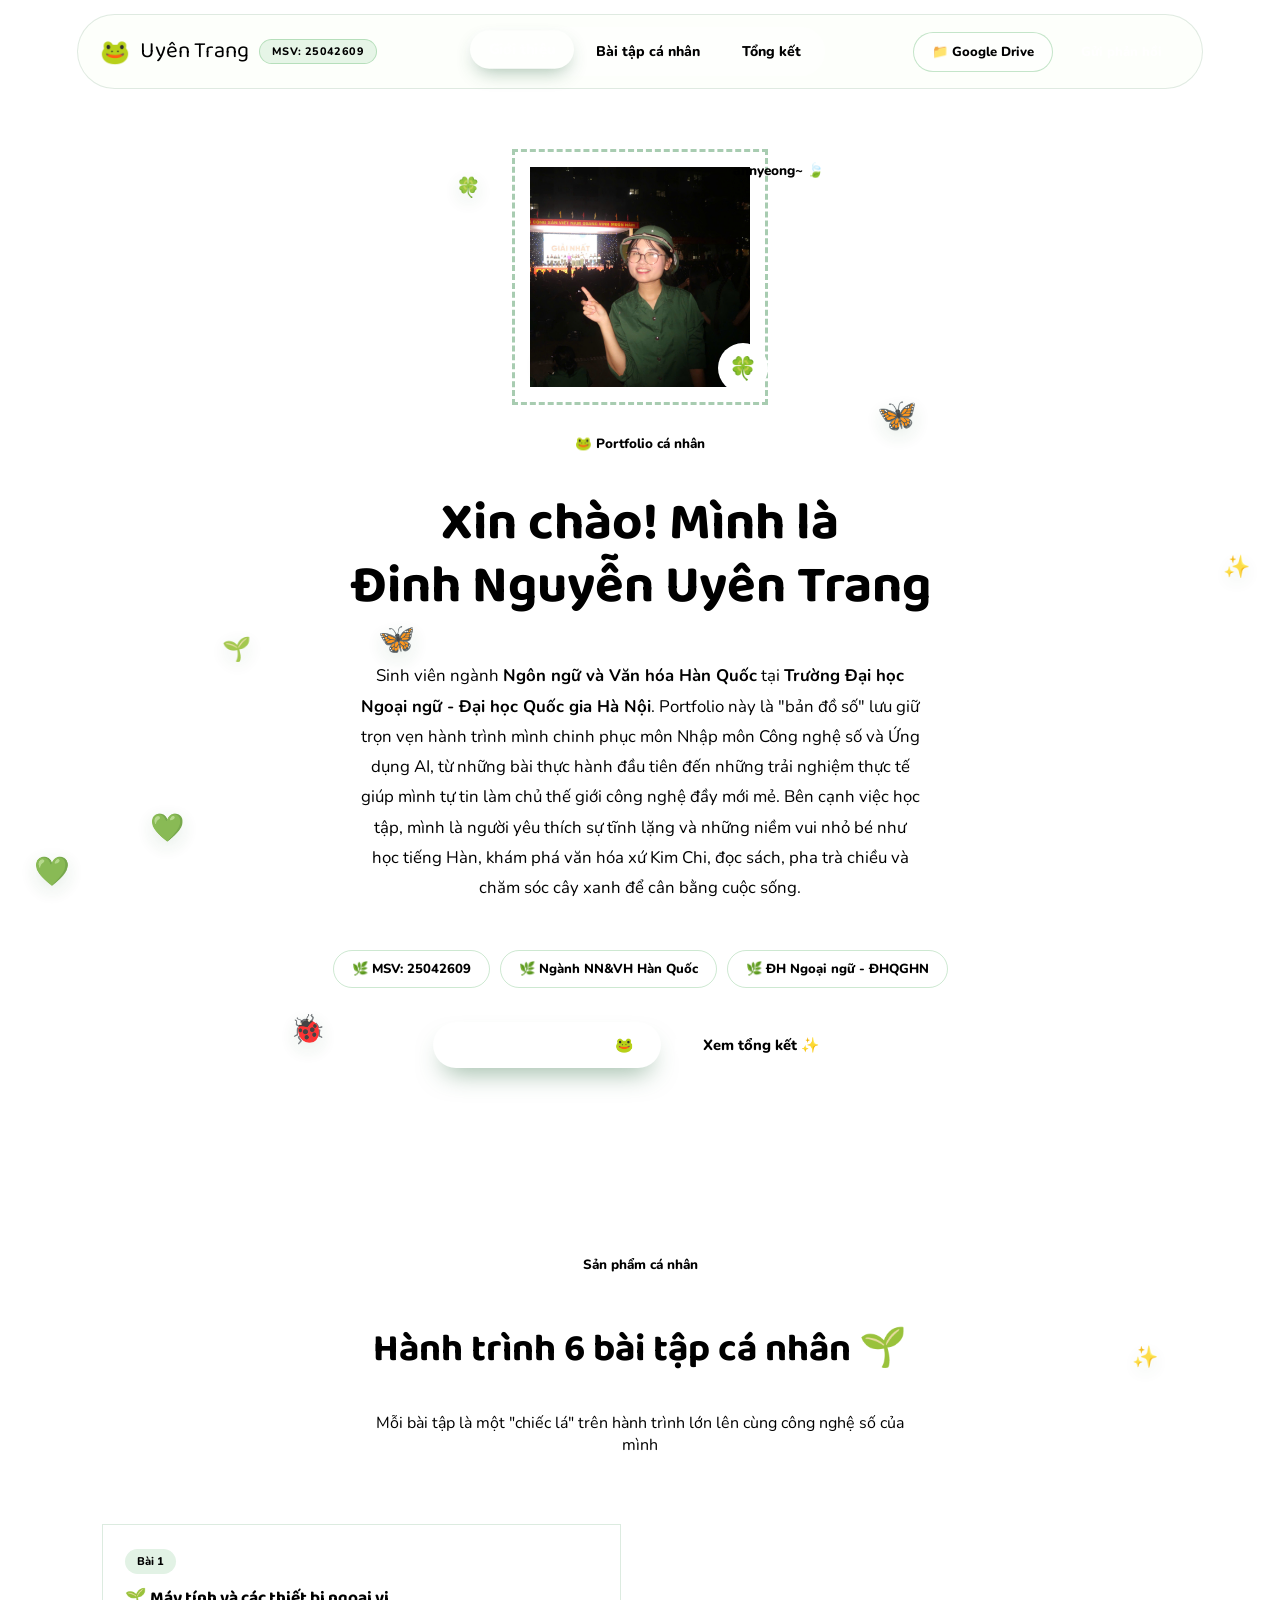
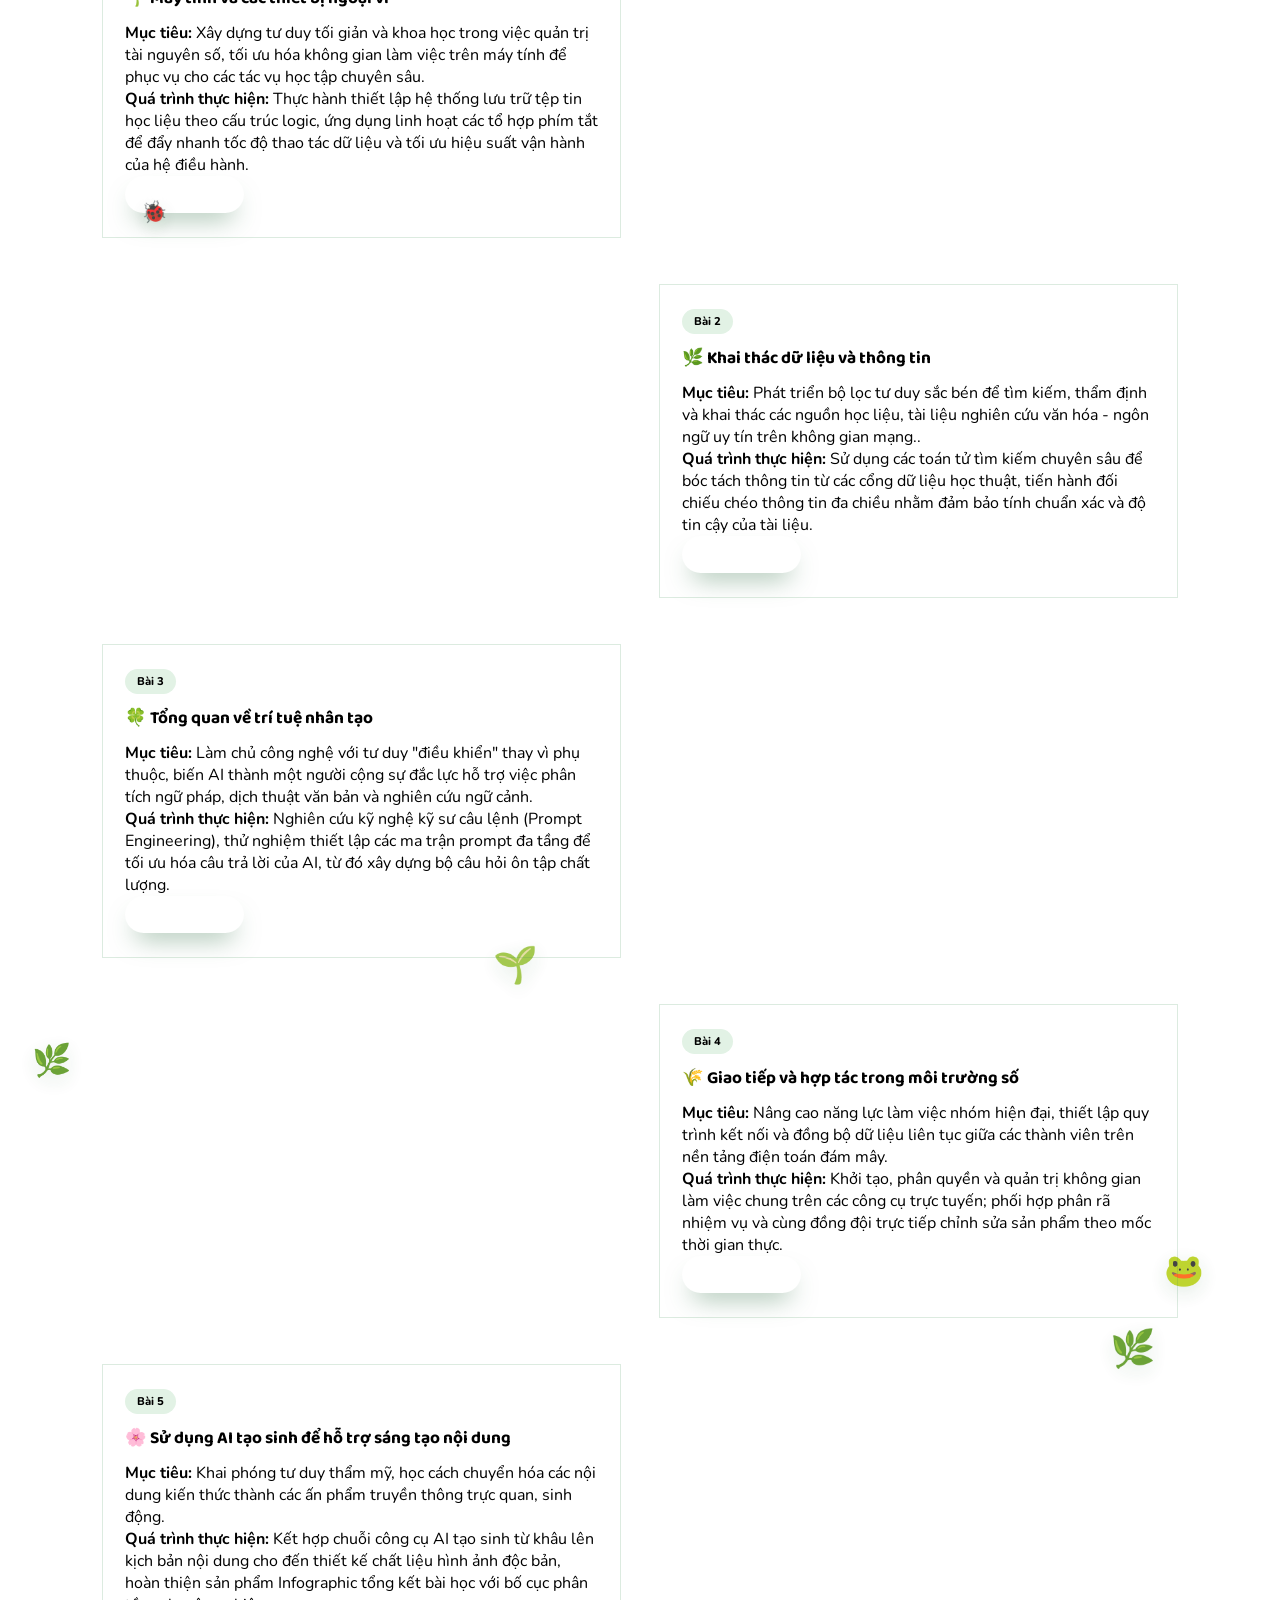
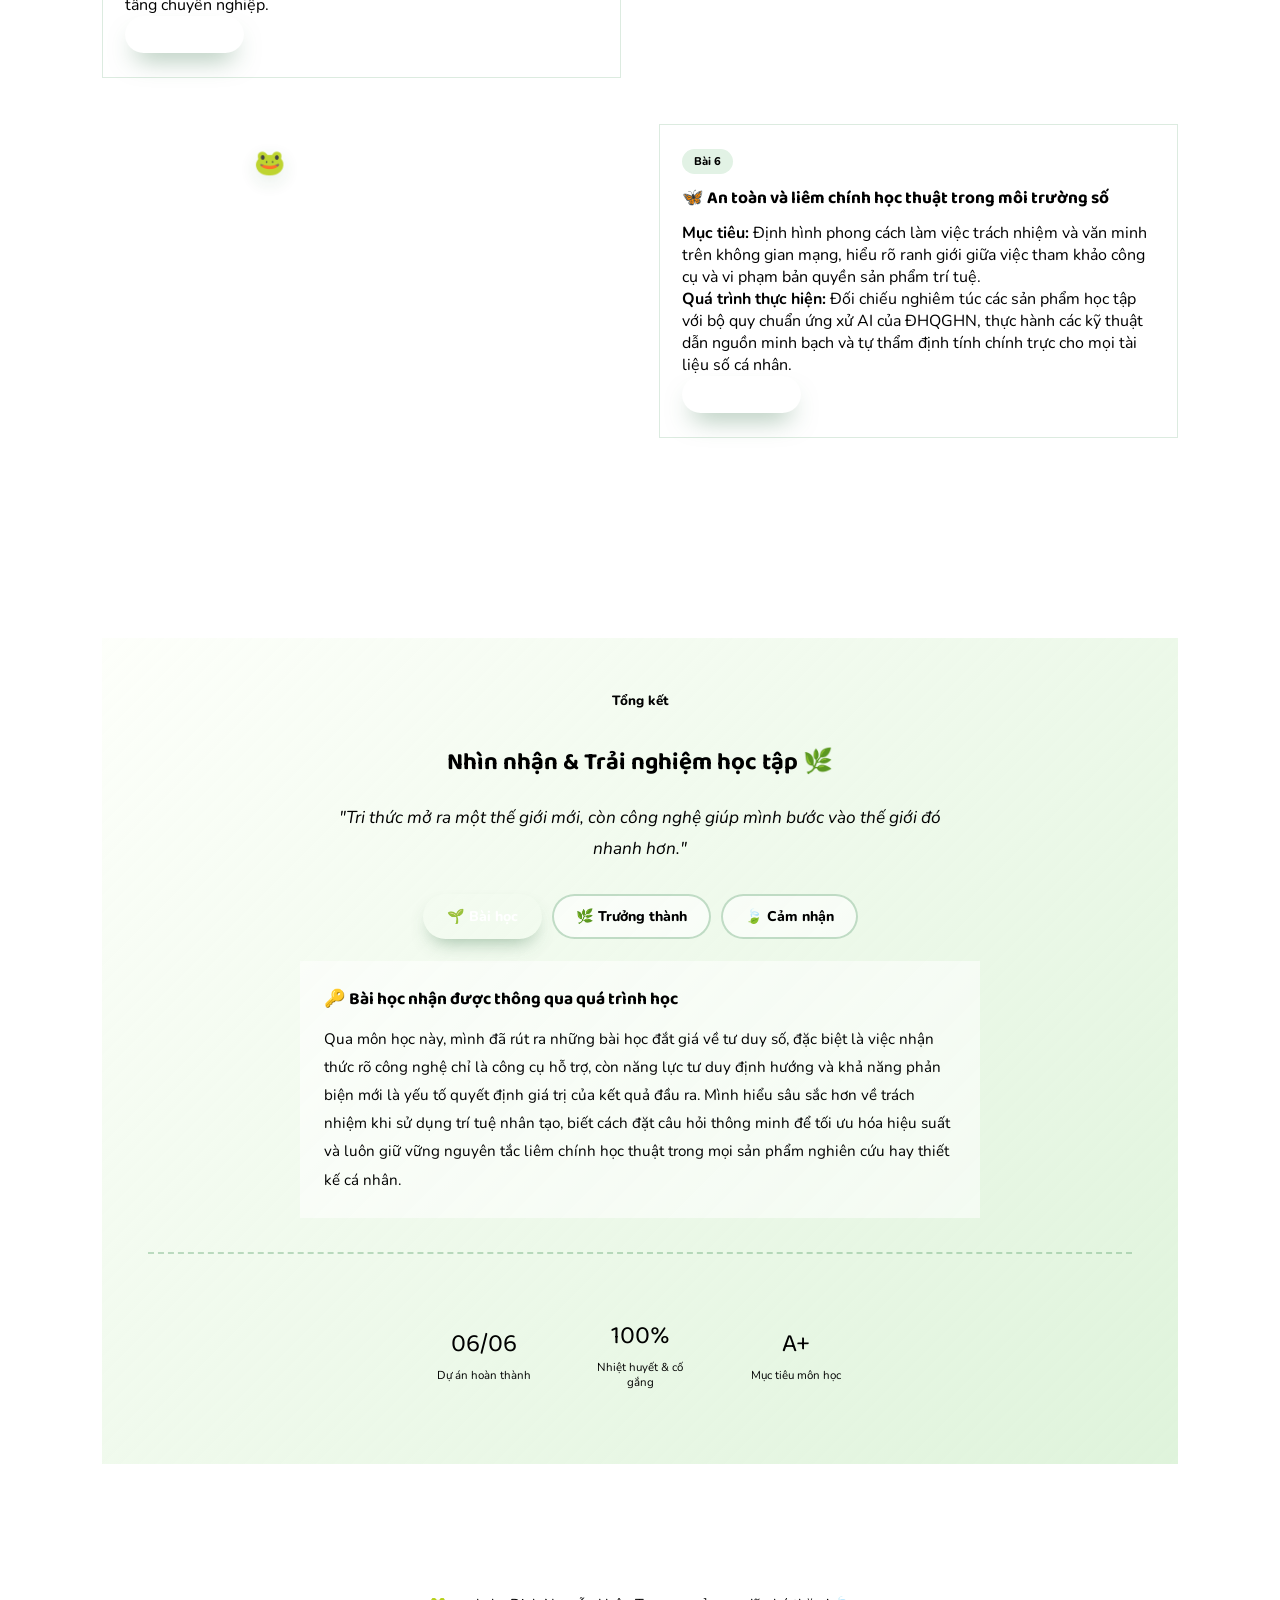
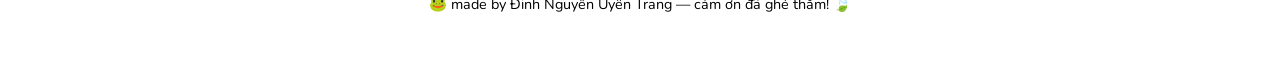
==== commit 24b44987: "Update index.html" ====
--- a/index.html
+++ b/index.html
@@ -345,7 +345,7 @@
         <div class="row"><b>Mục tiêu:</b> Xây dựng tư duy tối giản và khoa học trong việc quản trị tài nguyên số, tối ưu hóa không gian làm việc trên máy tính để phục vụ cho các tác vụ học tập chuyên sâu.</div>
         <div class="row"><b>Quá trình thực hiện:</b> Thực hành thiết lập hệ thống lưu trữ tệp tin học liệu theo cấu trúc logic, ứng dụng linh hoạt các tổ hợp phím tắt để đẩy nhanh tốc độ thao tác dữ liệu và tối ưu hiệu suất vận hành của hệ điều hành.</div>
       </div>
-        <a href="#" target="_blank" rel="noopener" class="btn btn-primary" style="padding:9px 18px; font-size:0.85rem;">GG Drive</a>
+        <a href="https://drive.google.com/drive/folders/10VpsW5UV8lrHK3mOrfbv4s2Fl71JFLfL?usp=drive_link" target="_blank" rel="noopener" class="btn btn-primary" style="padding:9px 18px; font-size:0.85rem;">Xem báo cáo</a>
       </div>
     </div>
 
@@ -356,9 +356,9 @@
         <h3>🌿 Khai thác dữ liệu và thông tin</h3>
       <div class="b-goal">
         <div class="row"><b>Mục tiêu:</b> Phát triển bộ lọc tư duy sắc bén để tìm kiếm, thẩm định và khai thác các nguồn học liệu, tài liệu nghiên cứu văn hóa - ngôn ngữ uy tín trên không gian mạng..</div>
-        <div class="row"><b>Quá trình thực hiện:</b> Đối chiếu nghiêm túc các sản phẩm học tập với bộ quy chuẩn ứng xử AI của trường Đại học Ngoại ngữ - ĐHQGHN, thực hành kỹ thuật dẫn nguồn minh bạch và tự thẩm định tính chính trực cho mọi tài liệu.</div>
-      </div>
-        <a href="#" target="_blank" rel="noopener" class="btn btn-primary" style="padding:9px 18px; font-size:0.85rem;">GG Drive</a>
+        <div class="row"><b>Quá trình thực hiện:</b> Sử dụng các toán tử tìm kiếm chuyên sâu để bóc tách thông tin từ các cổng dữ liệu học thuật, tiến hành đối chiếu chéo thông tin đa chiều nhằm đảm bảo tính chuẩn xác và độ tin cậy của tài liệu.</div>
+      </div>
+        <a href="#" target="_blank" rel="noopener" class="btn btn-primary" style="padding:9px 18px; font-size:0.85rem;">Xem báo cáo</a>
       </div>
     </div>
 
@@ -366,12 +366,12 @@
       <div class="node-leaf"><span>3</span></div>
       <div class="node-card">
         <span class="tag">Bài 3</span>
-        <h3>🍀 Viết Prompt hiệu quả cho việc học tiếng Hàn</h3>
+        <h3>🍀 Tổng quan về trí tuệ nhân tạo</h3>
       <div class="b-goal">
-        <div class="row"><b>Mục tiêu:</b> Hiểu các tiêu chuẩn liêm chính học thuật khi dùng AI hỗ trợ dịch thuật và nghiên cứu.</div>
-        <div class="row"><b>Quá trình thực hiện:</b> Đối chiếu nghiêm túc các sản phẩm học tập với bộ quy chuẩn ứng xử AI của trường Đại học Ngoại ngữ - ĐHQGHN, thực hành kỹ thuật dẫn nguồn minh bạch và tự thẩm định tính chính trực cho mọi tài liệu.</div>
-      </div>
-        <a href="#" target="_blank" rel="noopener" class="btn btn-primary" style="padding:9px 18px; font-size:0.85rem;">GG Drive</a>
+        <div class="row"><b>Mục tiêu:</b> Làm chủ công nghệ với tư duy "điều khiển" thay vì phụ thuộc, biến AI thành một người cộng sự đắc lực hỗ trợ việc phân tích ngữ pháp, dịch thuật văn bản và nghiên cứu ngữ cảnh.</div>
+        <div class="row"><b>Quá trình thực hiện:</b> Nghiên cứu kỹ nghệ kỹ sư câu lệnh (Prompt Engineering), thử nghiệm thiết lập các ma trận prompt đa tầng để tối ưu hóa câu trả lời của AI, từ đó xây dựng bộ câu hỏi ôn tập chất lượng.</div>
+      </div>
+        <a href="#" target="_blank" rel="noopener" class="btn btn-primary" style="padding:9px 18px; font-size:0.85rem;">Xem báo cáo</a>
       </div>
     </div>
 
@@ -379,12 +379,12 @@
       <div class="node-leaf"><span>4</span></div>
       <div class="node-card">
         <span class="tag">Bài 4</span>
-        <h3>🌾 Sử dụng công cụ hợp tác trực tuyến cho dự án nhóm</h3>
+        <h3>🌾 Giao tiếp và hợp tác trong môi trường số</h3>
       <div class="b-goal">
-        <div class="row"><b>Mục tiêu:</b> Hiểu các tiêu chuẩn liêm chính học thuật khi dùng AI hỗ trợ dịch thuật và nghiên cứu.</div>
-        <div class="row"><b>Quá trình thực hiện:</b> Đối chiếu nghiêm túc các sản phẩm học tập với bộ quy chuẩn ứng xử AI của trường Đại học Ngoại ngữ - ĐHQGHN, thực hành kỹ thuật dẫn nguồn minh bạch và tự thẩm định tính chính trực cho mọi tài liệu.</div>
-      </div>
-        <a href="#" target="_blank" rel="noopener" class="btn btn-primary" style="padding:9px 18px; font-size:0.85rem;">GG Drive</a>
+        <div class="row"><b>Mục tiêu:</b> Nâng cao năng lực làm việc nhóm hiện đại, thiết lập quy trình kết nối và đồng bộ dữ liệu liên tục giữa các thành viên trên nền tảng điện toán đám mây.</div>
+        <div class="row"><b>Quá trình thực hiện:</b> Khởi tạo, phân quyền và quản trị không gian làm việc chung trên các công cụ trực tuyến; phối hợp phân rã nhiệm vụ và cùng đồng đội trực tiếp chỉnh sửa sản phẩm theo mốc thời gian thực.</div>
+      </div>
+        <a href="#" target="_blank" rel="noopener" class="btn btn-primary" style="padding:9px 18px; font-size:0.85rem;">Xem báo cáo</a>
       </div>
     </div>
 
@@ -394,10 +394,10 @@
         <span class="tag">Bài 5</span>
         <h3>🌸 Sử dụng AI tạo sinh để hỗ trợ sáng tạo nội dung</h3>
       <div class="b-goal">
-        <div class="row"><b>Mục tiêu:</b> Hiểu các tiêu chuẩn liêm chính học thuật khi dùng AI hỗ trợ dịch thuật và nghiên cứu.</div>
-        <div class="row"><b>Quá trình thực hiện:</b> Đối chiếu nghiêm túc các sản phẩm học tập với bộ quy chuẩn ứng xử AI của trường Đại học Ngoại ngữ - ĐHQGHN, thực hành kỹ thuật dẫn nguồn minh bạch và tự thẩm định tính chính trực cho mọi tài liệu.</div>
-      </div>
-        <a href="#" target="_blank" rel="noopener" class="btn btn-primary" style="padding:9px 18px; font-size:0.85rem;">GG Drive</a>
+        <div class="row"><b>Mục tiêu:</b> Khai phóng tư duy thẩm mỹ, học cách chuyển hóa các nội dung kiến thức thành các ấn phẩm truyền thông trực quan, sinh động.</div>
+        <div class="row"><b>Quá trình thực hiện:</b> Kết hợp chuỗi công cụ AI tạo sinh từ khâu lên kịch bản nội dung cho đến thiết kế chất liệu hình ảnh độc bản, hoàn thiện sản phẩm Infographic tổng kết bài học với bố cục phân tầng chuyên nghiệp.</div>
+      </div>
+        <a href="#" target="_blank" rel="noopener" class="btn btn-primary" style="padding:9px 18px; font-size:0.85rem;">Xem báo cáo</a>
       </div>
     </div>
 
@@ -405,12 +405,12 @@
       <div class="node-leaf"><span>6</span></div>
       <div class="node-card">
         <span class="tag">Bài 6</span>
-        <h3>🦋 Sử dụng AI có trách nhiệm trong học tập và nghiên cứu</h3>
+        <h3>🦋 An toàn và liêm chính học thuật trong môi trường số</h3>
       <div class="b-goal">
-        <div class="row"><b>Mục tiêu:</b> Hiểu các tiêu chuẩn liêm chính học thuật khi dùng AI hỗ trợ dịch thuật và nghiên cứu.</div>
-        <div class="row"><b>Quá trình thực hiện:</b> Đối chiếu nghiêm túc các sản phẩm học tập với bộ quy chuẩn ứng xử AI của trường Đại học Ngoại ngữ - ĐHQGHN, thực hành kỹ thuật dẫn nguồn minh bạch và tự thẩm định tính chính trực cho mọi tài liệu.</div>
-      </div>
-        <a href="#" target="_blank" rel="noopener" class="btn btn-primary" style="padding:9px 18px; font-size:0.85rem;">GG Drive</a>
+        <div class="row"><b>Mục tiêu:</b> Định hình phong cách làm việc trách nhiệm và văn minh trên không gian mạng, hiểu rõ ranh giới giữa việc tham khảo công cụ và vi phạm bản quyền sản phẩm trí tuệ.</div>
+        <div class="row"><b>Quá trình thực hiện:</b> Đối chiếu nghiêm túc các sản phẩm học tập với bộ quy chuẩn ứng xử AI của ĐHQGHN, thực hành các kỹ thuật dẫn nguồn minh bạch và tự thẩm định tính chính trực cho mọi tài liệu số cá nhân.</div>
+      </div>
+        <a href="#" target="_blank" rel="noopener" class="btn btn-primary" style="padding:9px 18px; font-size:0.85rem;">Xem báo cáo</a>
       </div>
     </div>
 
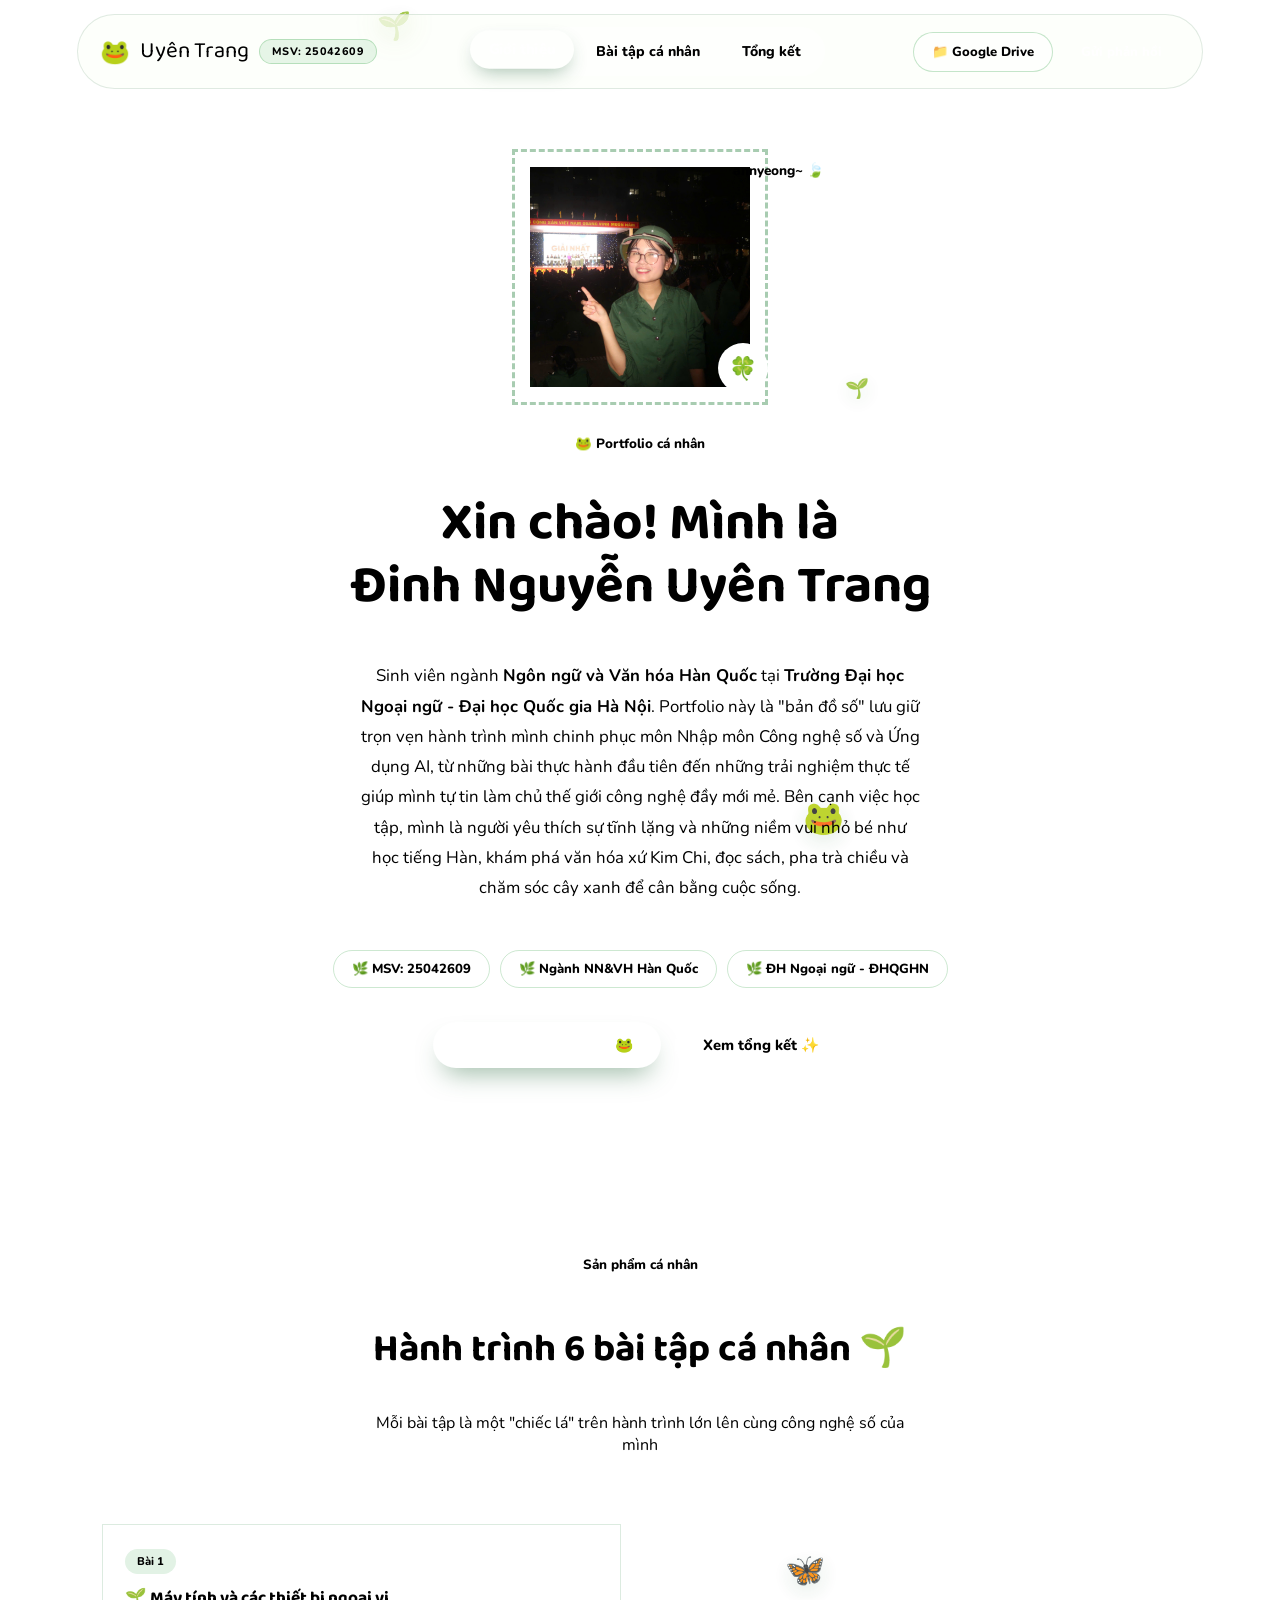
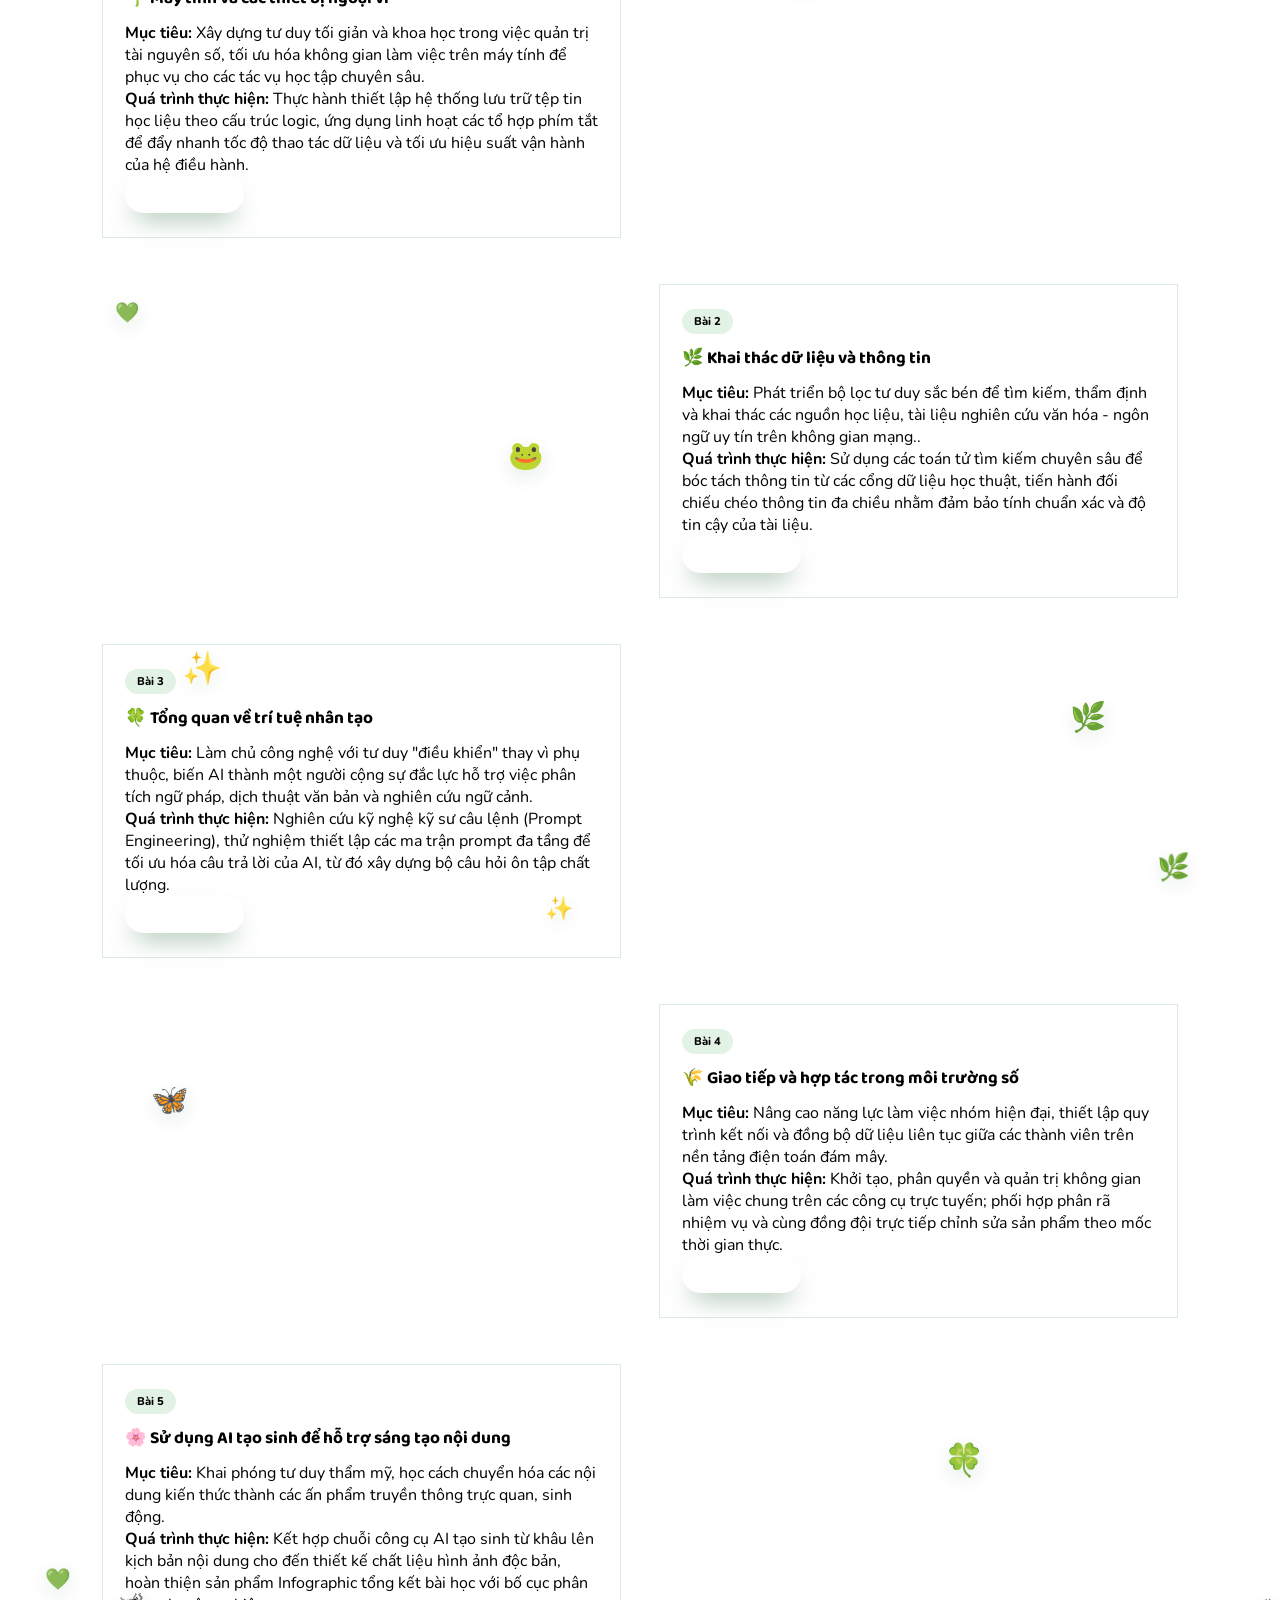
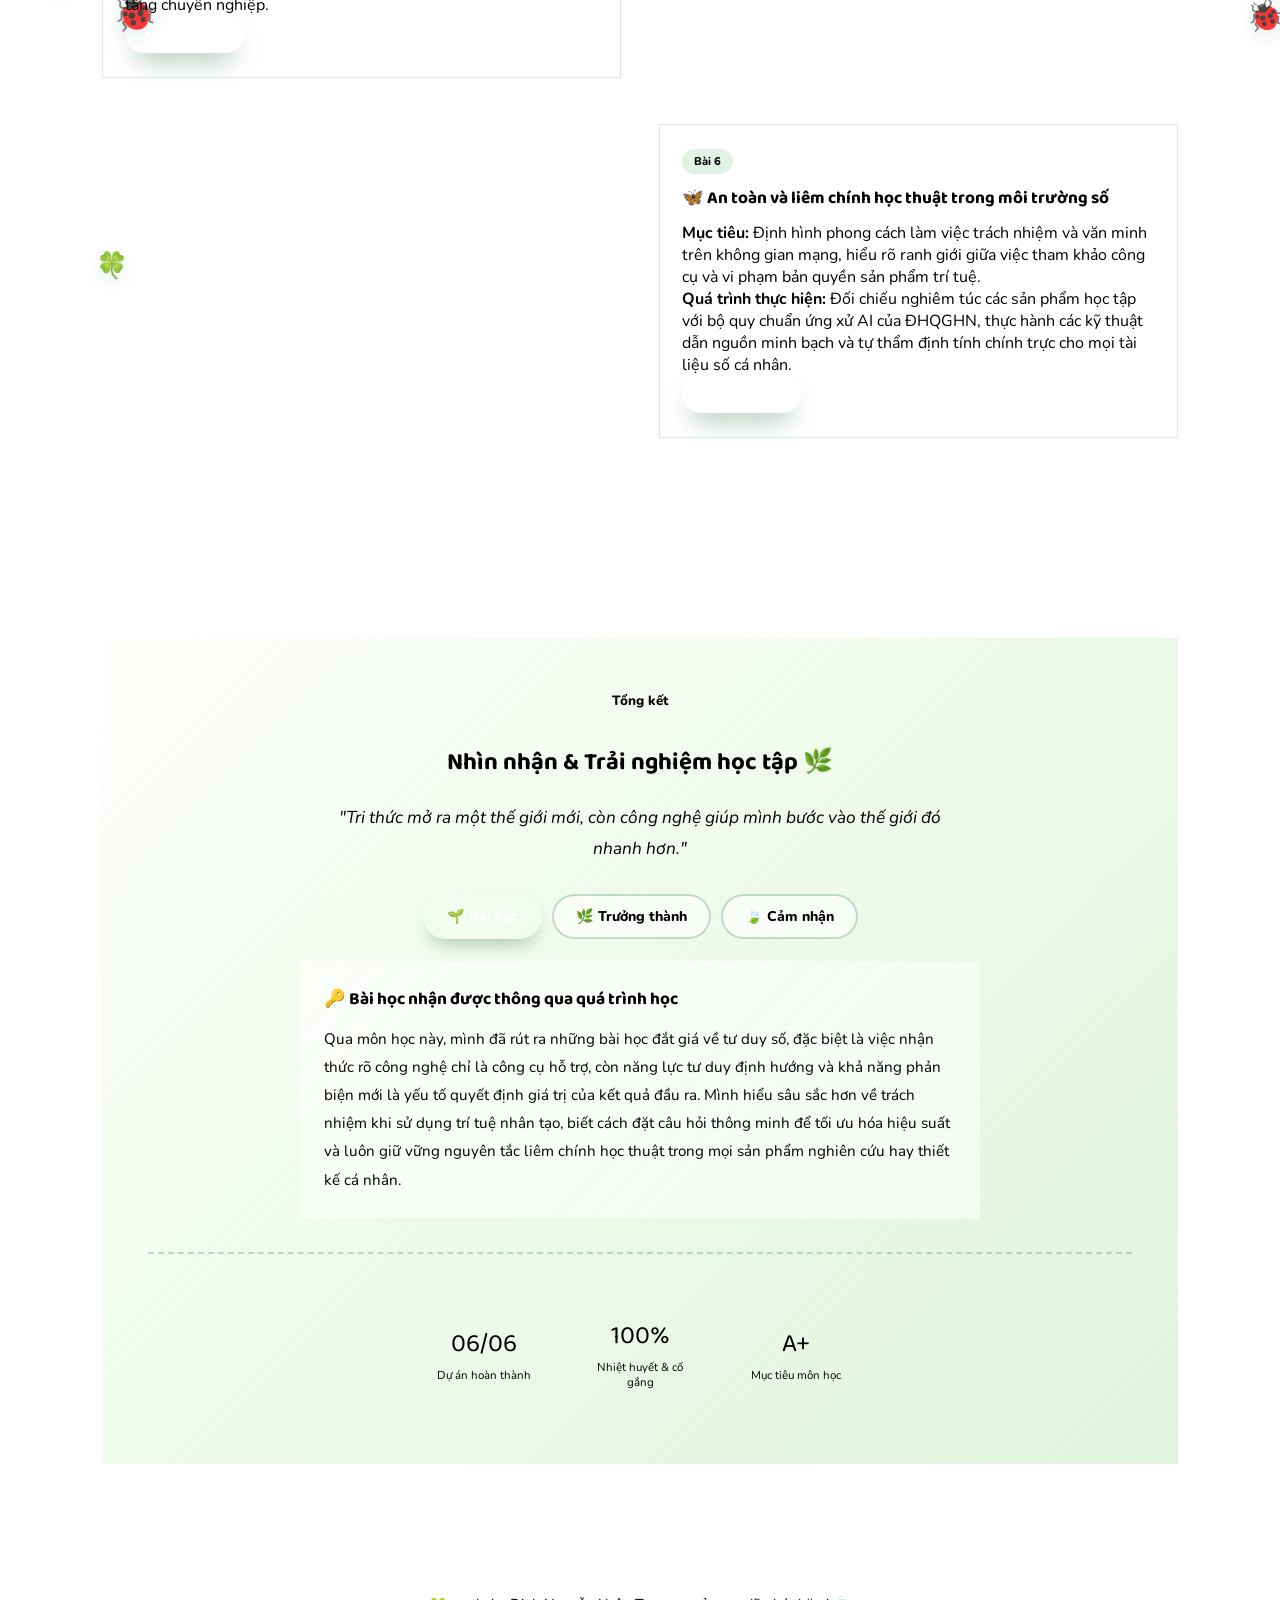
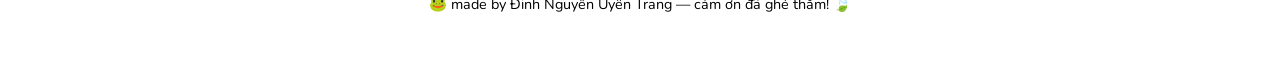
==== commit 97cf6911: "Update index.html" ====
--- a/index.html
+++ b/index.html
@@ -358,7 +358,7 @@
         <div class="row"><b>Mục tiêu:</b> Phát triển bộ lọc tư duy sắc bén để tìm kiếm, thẩm định và khai thác các nguồn học liệu, tài liệu nghiên cứu văn hóa - ngôn ngữ uy tín trên không gian mạng..</div>
         <div class="row"><b>Quá trình thực hiện:</b> Sử dụng các toán tử tìm kiếm chuyên sâu để bóc tách thông tin từ các cổng dữ liệu học thuật, tiến hành đối chiếu chéo thông tin đa chiều nhằm đảm bảo tính chuẩn xác và độ tin cậy của tài liệu.</div>
       </div>
-        <a href="#" target="_blank" rel="noopener" class="btn btn-primary" style="padding:9px 18px; font-size:0.85rem;">Xem báo cáo</a>
+        <a href="https://docs.google.com/document/d/1gRvtVInpoXayDjpGKa72rh8S9YwwCM01bZ5sk44zEQ0/edit?usp=sharing" target="_blank" rel="noopener" class="btn btn-primary" style="padding:9px 18px; font-size:0.85rem;">Xem báo cáo</a>
       </div>
     </div>
 
@@ -371,7 +371,7 @@
         <div class="row"><b>Mục tiêu:</b> Làm chủ công nghệ với tư duy "điều khiển" thay vì phụ thuộc, biến AI thành một người cộng sự đắc lực hỗ trợ việc phân tích ngữ pháp, dịch thuật văn bản và nghiên cứu ngữ cảnh.</div>
         <div class="row"><b>Quá trình thực hiện:</b> Nghiên cứu kỹ nghệ kỹ sư câu lệnh (Prompt Engineering), thử nghiệm thiết lập các ma trận prompt đa tầng để tối ưu hóa câu trả lời của AI, từ đó xây dựng bộ câu hỏi ôn tập chất lượng.</div>
       </div>
-        <a href="#" target="_blank" rel="noopener" class="btn btn-primary" style="padding:9px 18px; font-size:0.85rem;">Xem báo cáo</a>
+        <a href="https://docs.google.com/document/d/1SvFIetYGxIrFt7iCy-cgI6SkvXp-SKqjNDFsIKQynzo/edit?usp=sharing" target="_blank" rel="noopener" class="btn btn-primary" style="padding:9px 18px; font-size:0.85rem;">Xem báo cáo</a>
       </div>
     </div>
 
@@ -384,7 +384,7 @@
         <div class="row"><b>Mục tiêu:</b> Nâng cao năng lực làm việc nhóm hiện đại, thiết lập quy trình kết nối và đồng bộ dữ liệu liên tục giữa các thành viên trên nền tảng điện toán đám mây.</div>
         <div class="row"><b>Quá trình thực hiện:</b> Khởi tạo, phân quyền và quản trị không gian làm việc chung trên các công cụ trực tuyến; phối hợp phân rã nhiệm vụ và cùng đồng đội trực tiếp chỉnh sửa sản phẩm theo mốc thời gian thực.</div>
       </div>
-        <a href="#" target="_blank" rel="noopener" class="btn btn-primary" style="padding:9px 18px; font-size:0.85rem;">Xem báo cáo</a>
+        <a href="https://docs.google.com/document/d/1tfjUMn5_CYDzxPPN_tUaJdvgu50rFglOUanHY-zgpY0/edit?usp=sharing" target="_blank" rel="noopener" class="btn btn-primary" style="padding:9px 18px; font-size:0.85rem;">Xem báo cáo</a>
       </div>
     </div>
 
@@ -397,7 +397,7 @@
         <div class="row"><b>Mục tiêu:</b> Khai phóng tư duy thẩm mỹ, học cách chuyển hóa các nội dung kiến thức thành các ấn phẩm truyền thông trực quan, sinh động.</div>
         <div class="row"><b>Quá trình thực hiện:</b> Kết hợp chuỗi công cụ AI tạo sinh từ khâu lên kịch bản nội dung cho đến thiết kế chất liệu hình ảnh độc bản, hoàn thiện sản phẩm Infographic tổng kết bài học với bố cục phân tầng chuyên nghiệp.</div>
       </div>
-        <a href="#" target="_blank" rel="noopener" class="btn btn-primary" style="padding:9px 18px; font-size:0.85rem;">Xem báo cáo</a>
+        <a href="https://docs.google.com/document/d/1YSMfSc9E6gQ0FfAKeGMM_xzNNzDAVU3ArQBrk_GI6FY/edit?usp=sharing" target="_blank" rel="noopener" class="btn btn-primary" style="padding:9px 18px; font-size:0.85rem;">Xem báo cáo</a>
       </div>
     </div>
 
@@ -410,7 +410,7 @@
         <div class="row"><b>Mục tiêu:</b> Định hình phong cách làm việc trách nhiệm và văn minh trên không gian mạng, hiểu rõ ranh giới giữa việc tham khảo công cụ và vi phạm bản quyền sản phẩm trí tuệ.</div>
         <div class="row"><b>Quá trình thực hiện:</b> Đối chiếu nghiêm túc các sản phẩm học tập với bộ quy chuẩn ứng xử AI của ĐHQGHN, thực hành các kỹ thuật dẫn nguồn minh bạch và tự thẩm định tính chính trực cho mọi tài liệu số cá nhân.</div>
       </div>
-        <a href="#" target="_blank" rel="noopener" class="btn btn-primary" style="padding:9px 18px; font-size:0.85rem;">Xem báo cáo</a>
+        <a href="https://docs.google.com/document/d/1gCLL71eZRm3qMbcdYeprz-yUFh_v9SwvG3Xn8eBq6e8/edit?usp=sharing" target="_blank" rel="noopener" class="btn btn-primary" style="padding:9px 18px; font-size:0.85rem;">Xem báo cáo</a>
       </div>
     </div>
 
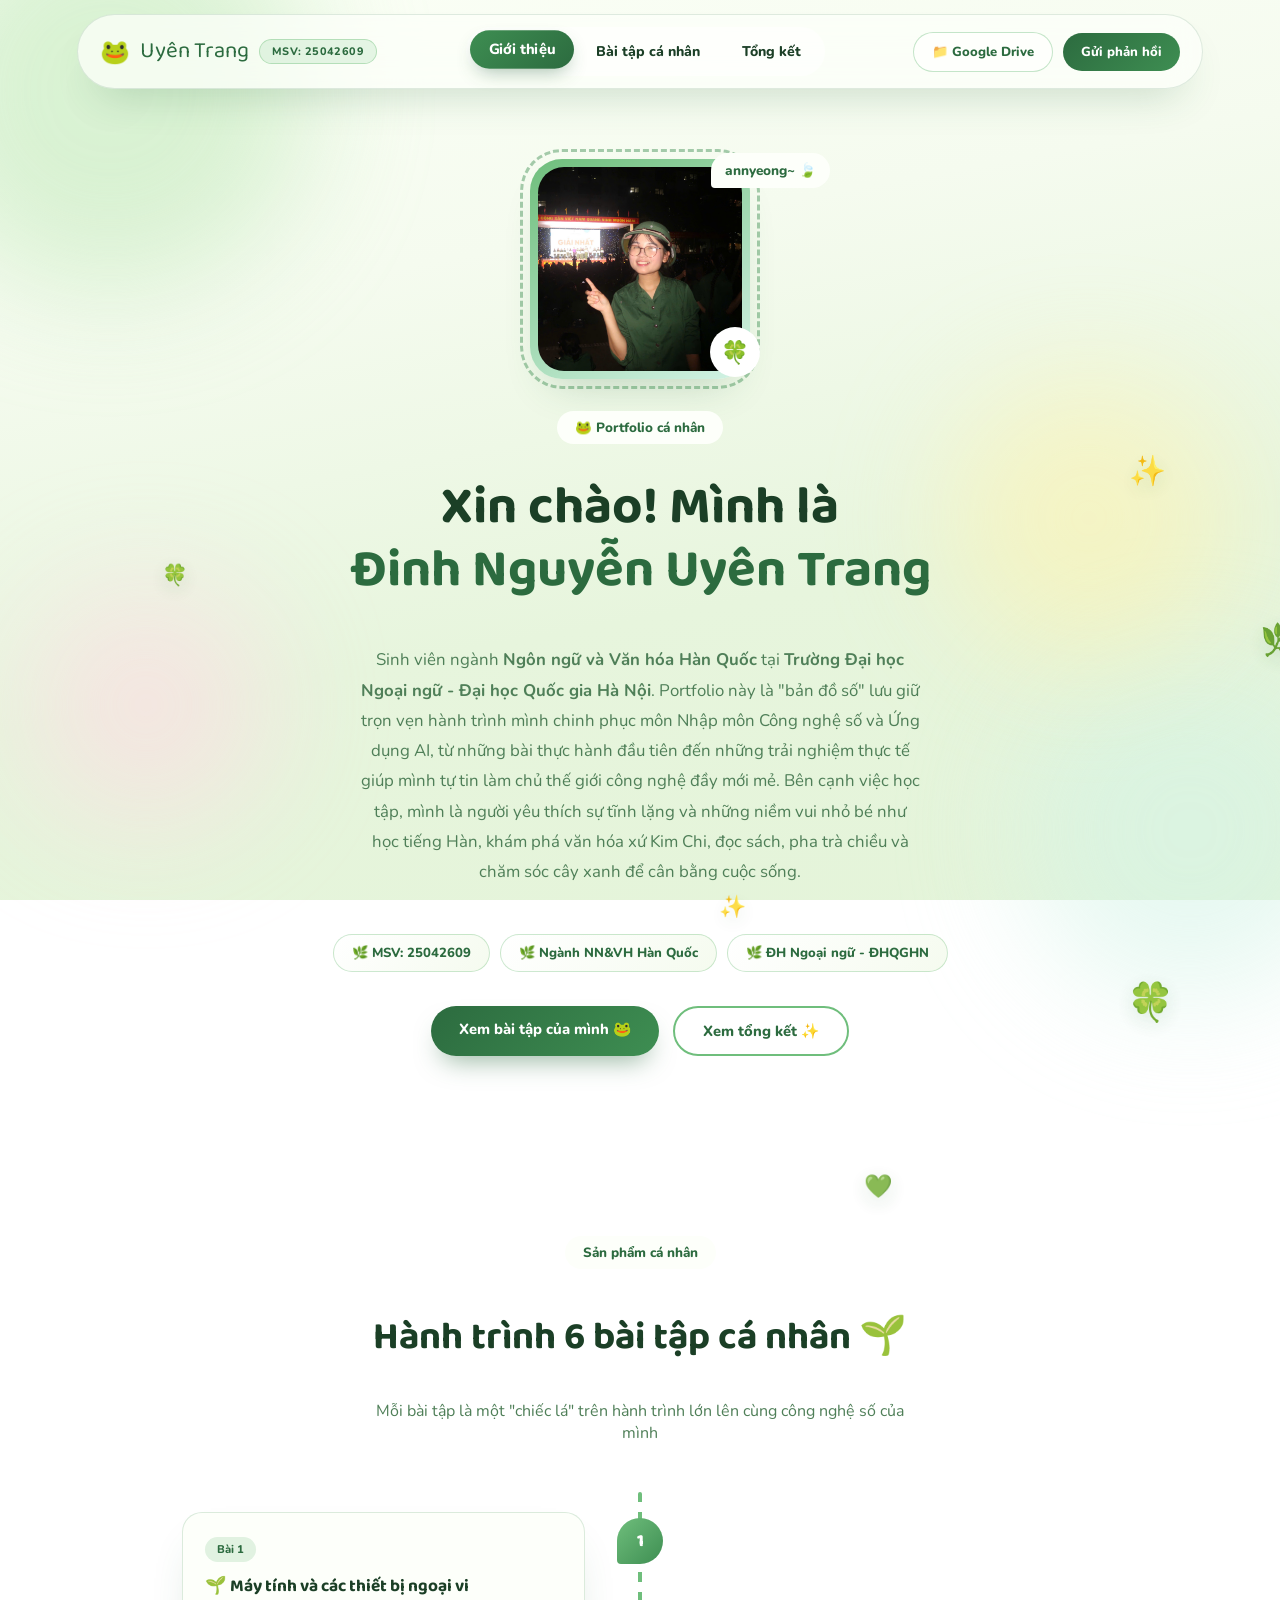
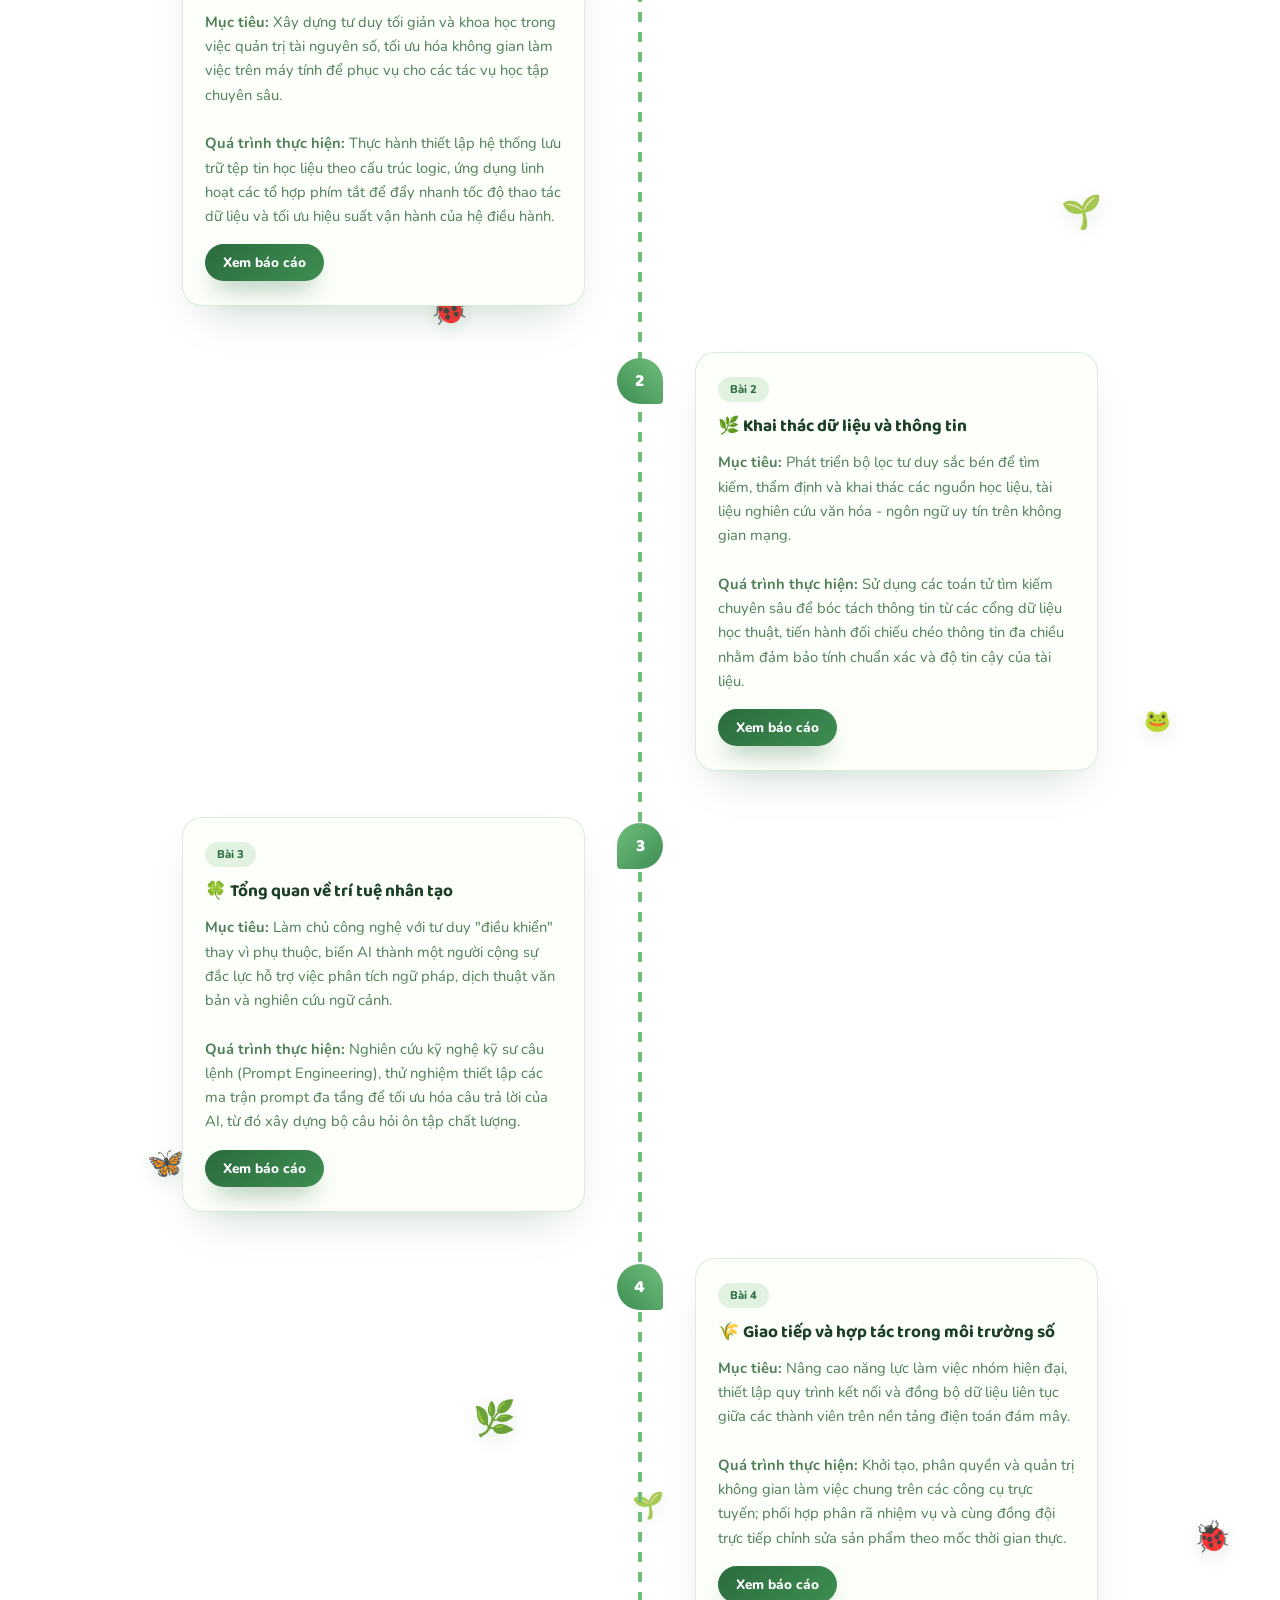
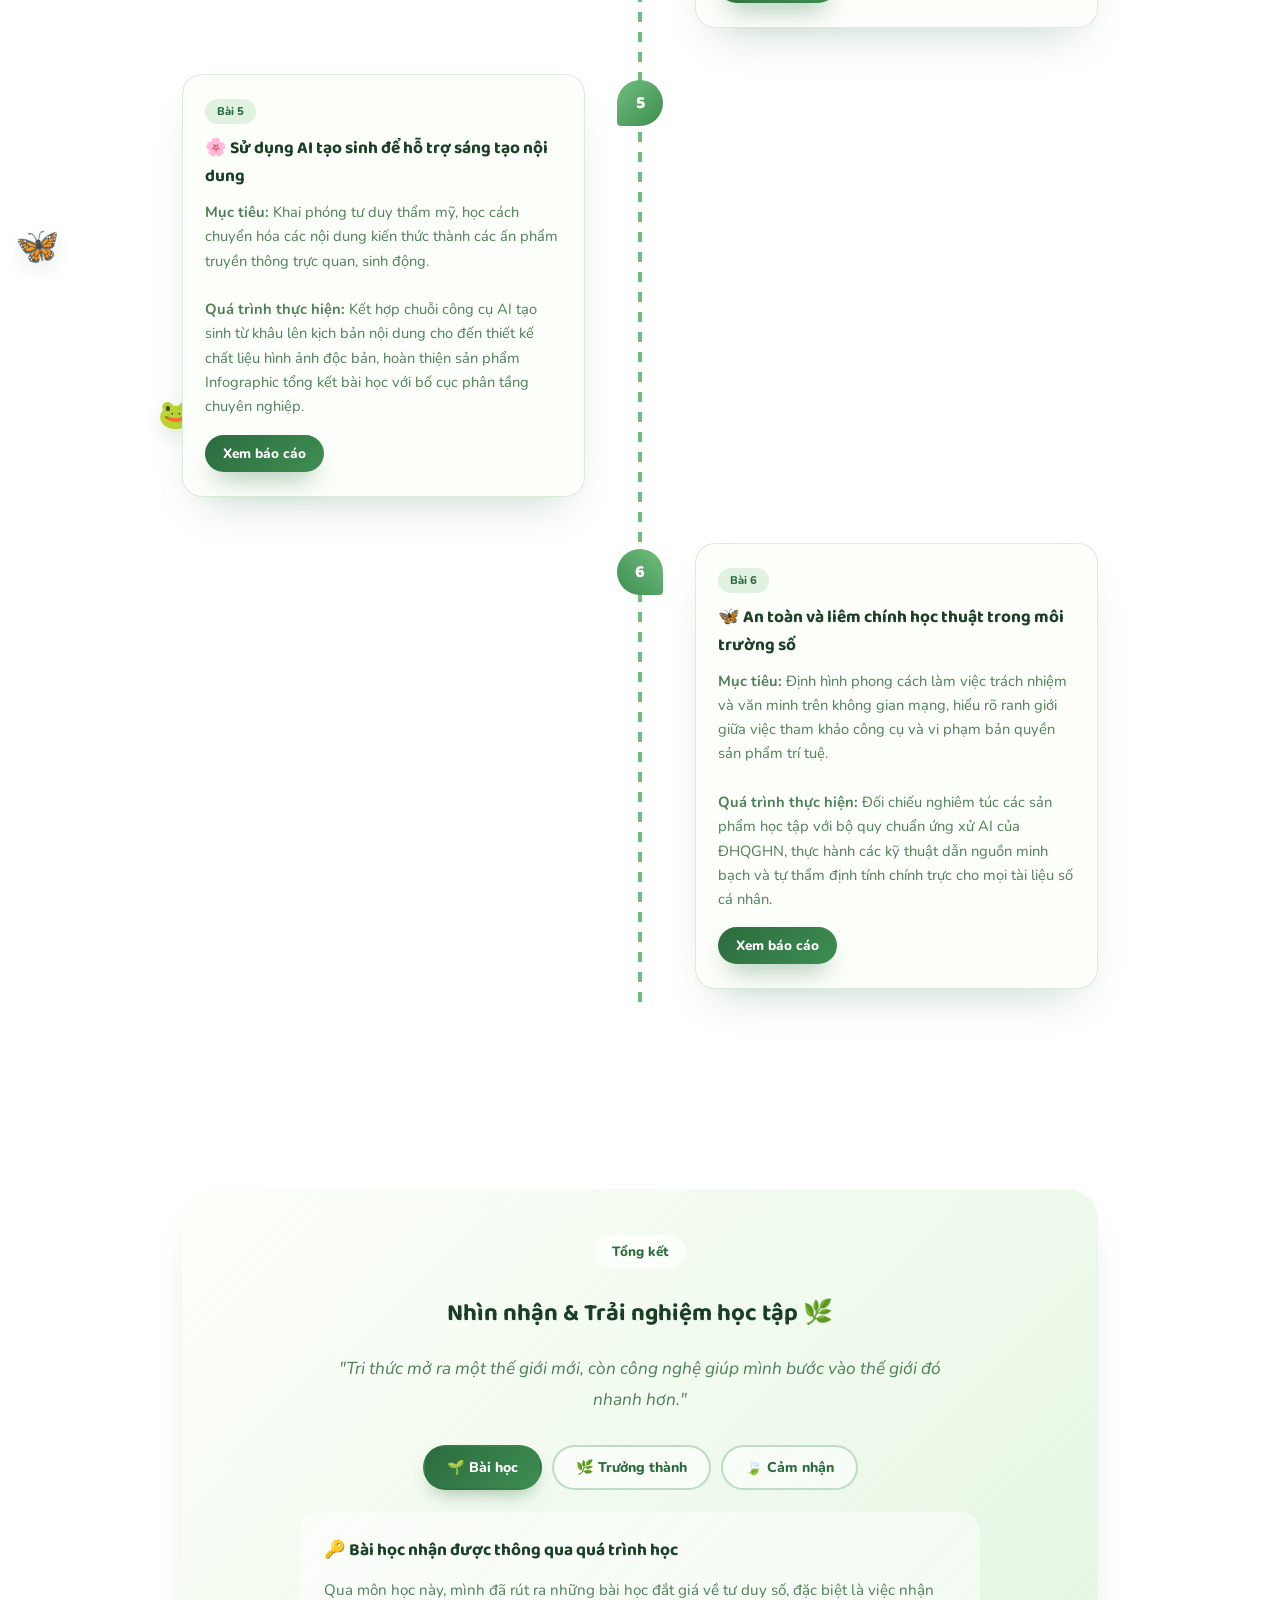
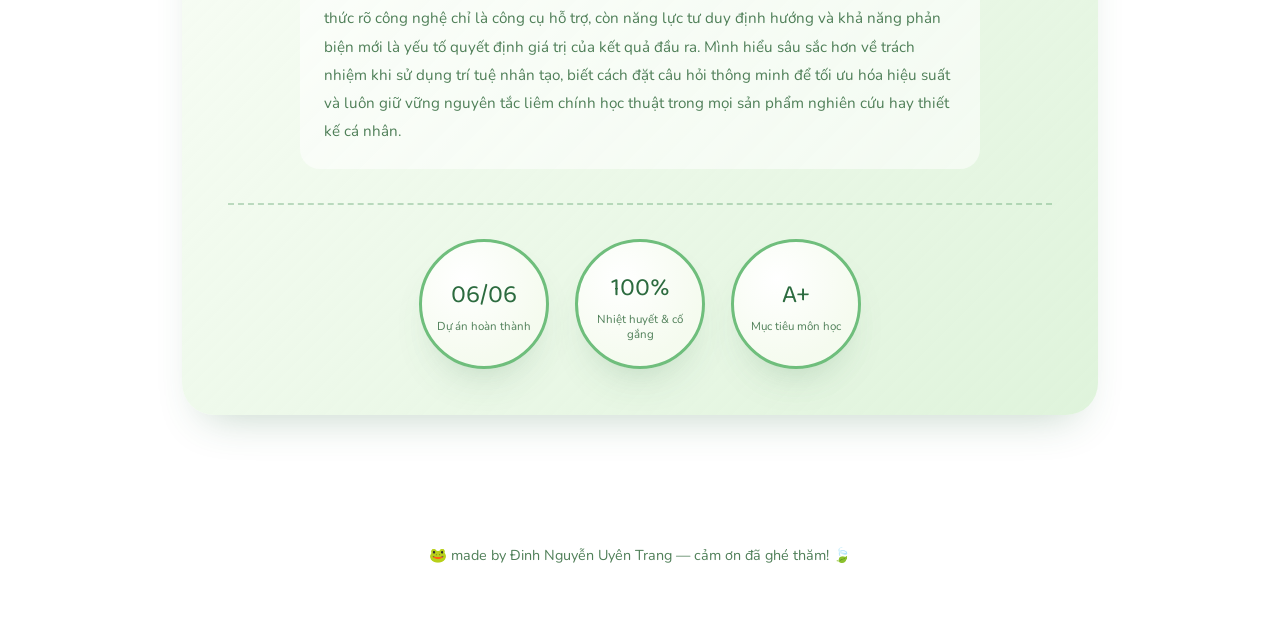
==== commit b4e9c5e2: "Update and rename uyentrang_giu_giao_dien_chep_chu.html to index.html" ====
--- a/index.html
+++ b/index.html
@@ -8,7 +8,7 @@
 <link rel="preconnect" href="https://fonts.gstatic.com" crossorigin>
 <link href="https://fonts.googleapis.com/css2?family=Baloo+2:wght@500;600;700;800&family=Nunito:wght@400;500;600;700;800;900&display=swap" rel="stylesheet">
 <style>
-  :root
+  :root{
     --cream: #F5FBEF;
     --cream-deep: #E7F5DD;
     --leaf-light: #BFE8B8;
@@ -44,7 +44,6 @@
   h1, h2, h3, .display{ font-family: 'Baloo 2', cursive; font-weight: 700; }
   a{ color: inherit; text-decoration: none; }
 
-  /* ===== animated leafy blobs (background motion) ===== */
   .blob-wrap{ position: fixed; inset: 0; z-index: 0; pointer-events: none; will-change: transform; }
   .blob{ position: fixed; border-radius: 50%; filter: blur(60px); opacity: 0.55; z-index: 0; pointer-events: none; }
   .blob-1{ width: 400px; height: 400px; background: var(--leaf-light); top: -110px; left: -90px; animation: float1 17s ease-in-out infinite; }
@@ -55,12 +54,10 @@
   @keyframes float2{ 0%,100%{ transform: translate(0,0) scale(1); } 50%{ transform: translate(45px,-35px) scale(1.15); } }
   @keyframes float3{ 0%,100%{ transform: translate(0,0) scale(1); } 50%{ transform: translate(-28px,-30px) scale(0.9); } }
 
-  /* ===== floating stickers (frog & leaf themed) ===== */
   #sticker-layer{ position: fixed; inset: 0; pointer-events: none; z-index: 1; }
   .float-sticker{ position: absolute; font-size: 1.7rem; animation: bob 5.5s ease-in-out infinite; opacity: 0.9; will-change: transform; filter: drop-shadow(0 6px 10px rgba(44,107,63,0.15)); }
   @keyframes bob{ 0%,100%{ transform: translateY(0) rotate(-6deg); } 50%{ transform: translateY(-20px) rotate(8deg); } }
 
-  /* rising dew-drop bubbles */
   #bubble-layer{ position: fixed; inset: 0; pointer-events: none; z-index: 1; overflow: hidden; }
   .rise-bubble{ position: absolute; bottom: -60px; border-radius: 50%; opacity: 0.5; animation: rise linear infinite; }
   @keyframes rise{
@@ -119,7 +116,6 @@
 
   section{ position: relative; z-index: 2; padding: 90px 8vw; max-width: 1120px; margin: 0 auto; }
 
-  /* ===== HERO ===== */
   .hero{ display: flex; flex-direction: column; align-items: center; text-align: center; padding-top: 70px; gap: 26px; }
   .avatar-wrap{ position: relative; margin-bottom: 6px; }
   .avatar-frame{
@@ -192,7 +188,6 @@
   .reveal{ opacity: 0; transform: translateY(40px) scale(0.97); transition: opacity 0.7s ease, transform 0.7s cubic-bezier(.2,.8,.3,1.15); }
   .reveal.in-view{ opacity: 1; transform: translateY(0) scale(1); }
 
-  /* ===== bai tap — vertical growing-vine timeline (khac hoan toan grid the) ===== */
   .grow-timeline{ position: relative; padding: 20px 0; }
   .stem-line{
     position: absolute; left: 50%; top: 0; bottom: 0; width: 4px; transform: translateX(-50%);
@@ -224,7 +219,6 @@
   .node-card h3{ margin: 0 0 10px; color: var(--forest-ink); font-size: 1.08rem; }
   .node-card p{ font-size: 0.92rem; line-height: 1.65; color: var(--forest-soft); margin: 0 0 16px; }
 
-  /* ===== tong ket — tab switcher + circular badges (khac hoan toan reflect-grid cu) ===== */
   .summary-card{
     background: linear-gradient(135deg, rgba(253,255,250,0.92), rgba(191,232,184,0.5));
     border-radius: var(--radius-lg); padding: 46px; box-shadow: var(--shadow-soft); text-align: center; position: relative;
@@ -258,10 +252,6 @@
   .badge-circle .num{ font-family: 'Baloo 2', cursive; font-size: 1.6rem; color: var(--forest); }
   .badge-circle .label{ font-size: 0.72rem; color: var(--forest-soft); text-align: center; padding: 0 10px; line-height: 1.3; }
 
-  .closing-note{ width: 100%; margin-top: 35px; text-align: left; margin-bottom: 0; }
-  .closing-note h4{ font-size: 16px; color: var(--forest-ink); font-weight: 800; margin: 0 0 12px 0; display: flex; align-items: center; gap: 8px; font-family: 'Baloo 2', cursive; }
-  .closing-note p{ font-size: 14.5px; color: var(--forest-soft); line-height: 1.8; text-align: justify; margin: 0; }
-
   footer{ position: relative; z-index: 2; text-align: center; padding: 40px 6vw 60px; color: var(--forest-soft); font-size: 0.9rem; }
   footer .frog{ display: inline-block; }
 
@@ -304,11 +294,13 @@
 </nav>
 
 <section class="hero" id="gioi-thieu">
-  <div class="avatar-wrap reveal">
-    <div class="avatar-frame">
-      <span class="leaf-ear left"></span>
-      <span class="leaf-ear right"></span>
-      <div class="avatar-inner"><img src="uyentrang.jpg" alt="Uyên Trang" style="width:100%; height:100%; object-fit:cover;"></div>
+    <div class="avatar-wrap reveal">
+        <div class="avatar-frame">
+            <span class="ear left"></span>
+            <span class="ear right"></span>
+            <div class="avatar-inner">
+             <img src="uyentrang.jpg" alt="Avatar" style="width: 100% !important; height: 100% !important; object-fit: cover !important;">
+            </div>
       <div class="sticker">🍀</div>
       <div class="speech-bubble">annyeong~ 🍃</div>
     </div>
@@ -341,11 +333,8 @@
       <div class="node-card">
         <span class="tag">Bài 1</span>
         <h3>🌱 Máy tính và các thiết bị ngoại vi</h3>
-      <div class="b-goal">
-        <div class="row"><b>Mục tiêu:</b> Xây dựng tư duy tối giản và khoa học trong việc quản trị tài nguyên số, tối ưu hóa không gian làm việc trên máy tính để phục vụ cho các tác vụ học tập chuyên sâu.</div>
-        <div class="row"><b>Quá trình thực hiện:</b> Thực hành thiết lập hệ thống lưu trữ tệp tin học liệu theo cấu trúc logic, ứng dụng linh hoạt các tổ hợp phím tắt để đẩy nhanh tốc độ thao tác dữ liệu và tối ưu hiệu suất vận hành của hệ điều hành.</div>
-      </div>
-        <a href="https://drive.google.com/drive/folders/10VpsW5UV8lrHK3mOrfbv4s2Fl71JFLfL?usp=drive_link" target="_blank" rel="noopener" class="btn btn-primary" style="padding:9px 18px; font-size:0.85rem;">Xem báo cáo</a>
+        <p><b>Mục tiêu:</b> Xây dựng tư duy tối giản và khoa học trong việc quản trị tài nguyên số, tối ưu hóa không gian làm việc trên máy tính để phục vụ cho các tác vụ học tập chuyên sâu.<br><br><b>Quá trình thực hiện:</b> Thực hành thiết lập hệ thống lưu trữ tệp tin học liệu theo cấu trúc logic, ứng dụng linh hoạt các tổ hợp phím tắt để đẩy nhanh tốc độ thao tác dữ liệu và tối ưu hiệu suất vận hành của hệ điều hành.</p>
+        <a href="#" target="_blank" rel="noopener" class="btn btn-primary" style="padding:9px 18px; font-size:0.85rem;">Xem báo cáo</a>
       </div>
     </div>
 
@@ -354,11 +343,8 @@
       <div class="node-card">
         <span class="tag">Bài 2</span>
         <h3>🌿 Khai thác dữ liệu và thông tin</h3>
-      <div class="b-goal">
-        <div class="row"><b>Mục tiêu:</b> Phát triển bộ lọc tư duy sắc bén để tìm kiếm, thẩm định và khai thác các nguồn học liệu, tài liệu nghiên cứu văn hóa - ngôn ngữ uy tín trên không gian mạng..</div>
-        <div class="row"><b>Quá trình thực hiện:</b> Sử dụng các toán tử tìm kiếm chuyên sâu để bóc tách thông tin từ các cổng dữ liệu học thuật, tiến hành đối chiếu chéo thông tin đa chiều nhằm đảm bảo tính chuẩn xác và độ tin cậy của tài liệu.</div>
-      </div>
-        <a href="https://docs.google.com/document/d/1gRvtVInpoXayDjpGKa72rh8S9YwwCM01bZ5sk44zEQ0/edit?usp=sharing" target="_blank" rel="noopener" class="btn btn-primary" style="padding:9px 18px; font-size:0.85rem;">Xem báo cáo</a>
+        <p><b>Mục tiêu:</b> Phát triển bộ lọc tư duy sắc bén để tìm kiếm, thẩm định và khai thác các nguồn học liệu, tài liệu nghiên cứu văn hóa - ngôn ngữ uy tín trên không gian mạng.<br><br><b>Quá trình thực hiện:</b> Sử dụng các toán tử tìm kiếm chuyên sâu để bóc tách thông tin từ các cổng dữ liệu học thuật, tiến hành đối chiếu chéo thông tin đa chiều nhằm đảm bảo tính chuẩn xác và độ tin cậy của tài liệu.</p>
+        <a href="#" target="_blank" rel="noopener" class="btn btn-primary" style="padding:9px 18px; font-size:0.85rem;">Xem báo cáo</a>
       </div>
     </div>
 
@@ -367,11 +353,8 @@
       <div class="node-card">
         <span class="tag">Bài 3</span>
         <h3>🍀 Tổng quan về trí tuệ nhân tạo</h3>
-      <div class="b-goal">
-        <div class="row"><b>Mục tiêu:</b> Làm chủ công nghệ với tư duy "điều khiển" thay vì phụ thuộc, biến AI thành một người cộng sự đắc lực hỗ trợ việc phân tích ngữ pháp, dịch thuật văn bản và nghiên cứu ngữ cảnh.</div>
-        <div class="row"><b>Quá trình thực hiện:</b> Nghiên cứu kỹ nghệ kỹ sư câu lệnh (Prompt Engineering), thử nghiệm thiết lập các ma trận prompt đa tầng để tối ưu hóa câu trả lời của AI, từ đó xây dựng bộ câu hỏi ôn tập chất lượng.</div>
-      </div>
-        <a href="https://docs.google.com/document/d/1SvFIetYGxIrFt7iCy-cgI6SkvXp-SKqjNDFsIKQynzo/edit?usp=sharing" target="_blank" rel="noopener" class="btn btn-primary" style="padding:9px 18px; font-size:0.85rem;">Xem báo cáo</a>
+        <p><b>Mục tiêu:</b> Làm chủ công nghệ với tư duy "điều khiển" thay vì phụ thuộc, biến AI thành một người cộng sự đắc lực hỗ trợ việc phân tích ngữ pháp, dịch thuật văn bản và nghiên cứu ngữ cảnh.<br><br><b>Quá trình thực hiện:</b> Nghiên cứu kỹ nghệ kỹ sư câu lệnh (Prompt Engineering), thử nghiệm thiết lập các ma trận prompt đa tầng để tối ưu hóa câu trả lời của AI, từ đó xây dựng bộ câu hỏi ôn tập chất lượng.</p>
+        <a href="#" target="_blank" rel="noopener" class="btn btn-primary" style="padding:9px 18px; font-size:0.85rem;">Xem báo cáo</a>
       </div>
     </div>
 
@@ -380,11 +363,8 @@
       <div class="node-card">
         <span class="tag">Bài 4</span>
         <h3>🌾 Giao tiếp và hợp tác trong môi trường số</h3>
-      <div class="b-goal">
-        <div class="row"><b>Mục tiêu:</b> Nâng cao năng lực làm việc nhóm hiện đại, thiết lập quy trình kết nối và đồng bộ dữ liệu liên tục giữa các thành viên trên nền tảng điện toán đám mây.</div>
-        <div class="row"><b>Quá trình thực hiện:</b> Khởi tạo, phân quyền và quản trị không gian làm việc chung trên các công cụ trực tuyến; phối hợp phân rã nhiệm vụ và cùng đồng đội trực tiếp chỉnh sửa sản phẩm theo mốc thời gian thực.</div>
-      </div>
-        <a href="https://docs.google.com/document/d/1tfjUMn5_CYDzxPPN_tUaJdvgu50rFglOUanHY-zgpY0/edit?usp=sharing" target="_blank" rel="noopener" class="btn btn-primary" style="padding:9px 18px; font-size:0.85rem;">Xem báo cáo</a>
+        <p><b>Mục tiêu:</b> Nâng cao năng lực làm việc nhóm hiện đại, thiết lập quy trình kết nối và đồng bộ dữ liệu liên tục giữa các thành viên trên nền tảng điện toán đám mây.<br><br><b>Quá trình thực hiện:</b> Khởi tạo, phân quyền và quản trị không gian làm việc chung trên các công cụ trực tuyến; phối hợp phân rã nhiệm vụ và cùng đồng đội trực tiếp chỉnh sửa sản phẩm theo mốc thời gian thực.</p>
+        <a href="#" target="_blank" rel="noopener" class="btn btn-primary" style="padding:9px 18px; font-size:0.85rem;">Xem báo cáo</a>
       </div>
     </div>
 
@@ -393,11 +373,8 @@
       <div class="node-card">
         <span class="tag">Bài 5</span>
         <h3>🌸 Sử dụng AI tạo sinh để hỗ trợ sáng tạo nội dung</h3>
-      <div class="b-goal">
-        <div class="row"><b>Mục tiêu:</b> Khai phóng tư duy thẩm mỹ, học cách chuyển hóa các nội dung kiến thức thành các ấn phẩm truyền thông trực quan, sinh động.</div>
-        <div class="row"><b>Quá trình thực hiện:</b> Kết hợp chuỗi công cụ AI tạo sinh từ khâu lên kịch bản nội dung cho đến thiết kế chất liệu hình ảnh độc bản, hoàn thiện sản phẩm Infographic tổng kết bài học với bố cục phân tầng chuyên nghiệp.</div>
-      </div>
-        <a href="https://docs.google.com/document/d/1YSMfSc9E6gQ0FfAKeGMM_xzNNzDAVU3ArQBrk_GI6FY/edit?usp=sharing" target="_blank" rel="noopener" class="btn btn-primary" style="padding:9px 18px; font-size:0.85rem;">Xem báo cáo</a>
+        <p><b>Mục tiêu:</b> Khai phóng tư duy thẩm mỹ, học cách chuyển hóa các nội dung kiến thức thành các ấn phẩm truyền thông trực quan, sinh động.<br><br><b>Quá trình thực hiện:</b> Kết hợp chuỗi công cụ AI tạo sinh từ khâu lên kịch bản nội dung cho đến thiết kế chất liệu hình ảnh độc bản, hoàn thiện sản phẩm Infographic tổng kết bài học với bố cục phân tầng chuyên nghiệp.</p>
+        <a href="#" target="_blank" rel="noopener" class="btn btn-primary" style="padding:9px 18px; font-size:0.85rem;">Xem báo cáo</a>
       </div>
     </div>
 
@@ -406,11 +383,8 @@
       <div class="node-card">
         <span class="tag">Bài 6</span>
         <h3>🦋 An toàn và liêm chính học thuật trong môi trường số</h3>
-      <div class="b-goal">
-        <div class="row"><b>Mục tiêu:</b> Định hình phong cách làm việc trách nhiệm và văn minh trên không gian mạng, hiểu rõ ranh giới giữa việc tham khảo công cụ và vi phạm bản quyền sản phẩm trí tuệ.</div>
-        <div class="row"><b>Quá trình thực hiện:</b> Đối chiếu nghiêm túc các sản phẩm học tập với bộ quy chuẩn ứng xử AI của ĐHQGHN, thực hành các kỹ thuật dẫn nguồn minh bạch và tự thẩm định tính chính trực cho mọi tài liệu số cá nhân.</div>
-      </div>
-        <a href="https://docs.google.com/document/d/1gCLL71eZRm3qMbcdYeprz-yUFh_v9SwvG3Xn8eBq6e8/edit?usp=sharing" target="_blank" rel="noopener" class="btn btn-primary" style="padding:9px 18px; font-size:0.85rem;">Xem báo cáo</a>
+        <p><b>Mục tiêu:</b> Định hình phong cách làm việc trách nhiệm và văn minh trên không gian mạng, hiểu rõ ranh giới giữa việc tham khảo công cụ và vi phạm bản quyền sản phẩm trí tuệ.<br><br><b>Quá trình thực hiện:</b> Đối chiếu nghiêm túc các sản phẩm học tập với bộ quy chuẩn ứng xử AI của ĐHQGHN, thực hành các kỹ thuật dẫn nguồn minh bạch và tự thẩm định tính chính trực cho mọi tài liệu số cá nhân.</p>
+        <a href="#" target="_blank" rel="noopener" class="btn btn-primary" style="padding:9px 18px; font-size:0.85rem;">Xem báo cáo</a>
       </div>
     </div>
 
@@ -459,7 +433,6 @@
 </footer>
 
 <script>
-  // ===== floating stickers (frog + leaf themed) =====
   const stickerEmojis = ['🐸','🍀','🌿','🌱','🦋','🐞','💚','✨'];
   const layer = document.getElementById('sticker-layer');
   const stickers = [];
@@ -484,7 +457,6 @@
     });
   }, { passive: true });
 
-  // ===== rising dew-drop bubbles (continuous background motion) =====
   const bubbleColors = ['rgba(191,232,184,0.55)','rgba(211,243,230,0.55)','rgba(255,243,175,0.55)','rgba(255,227,184,0.55)','rgba(255,217,228,0.55)'];
   const bubbleLayer = document.getElementById('bubble-layer');
   for(let i=0;i<18;i++){
@@ -556,7 +528,6 @@
     }
   });
 
-  // ===== tab switcher for tong ket section =====
   document.querySelectorAll('.tab-btn').forEach(btn => {
     btn.addEventListener('click', () => {
       document.querySelectorAll('.tab-btn').forEach(b => b.classList.remove('active'));
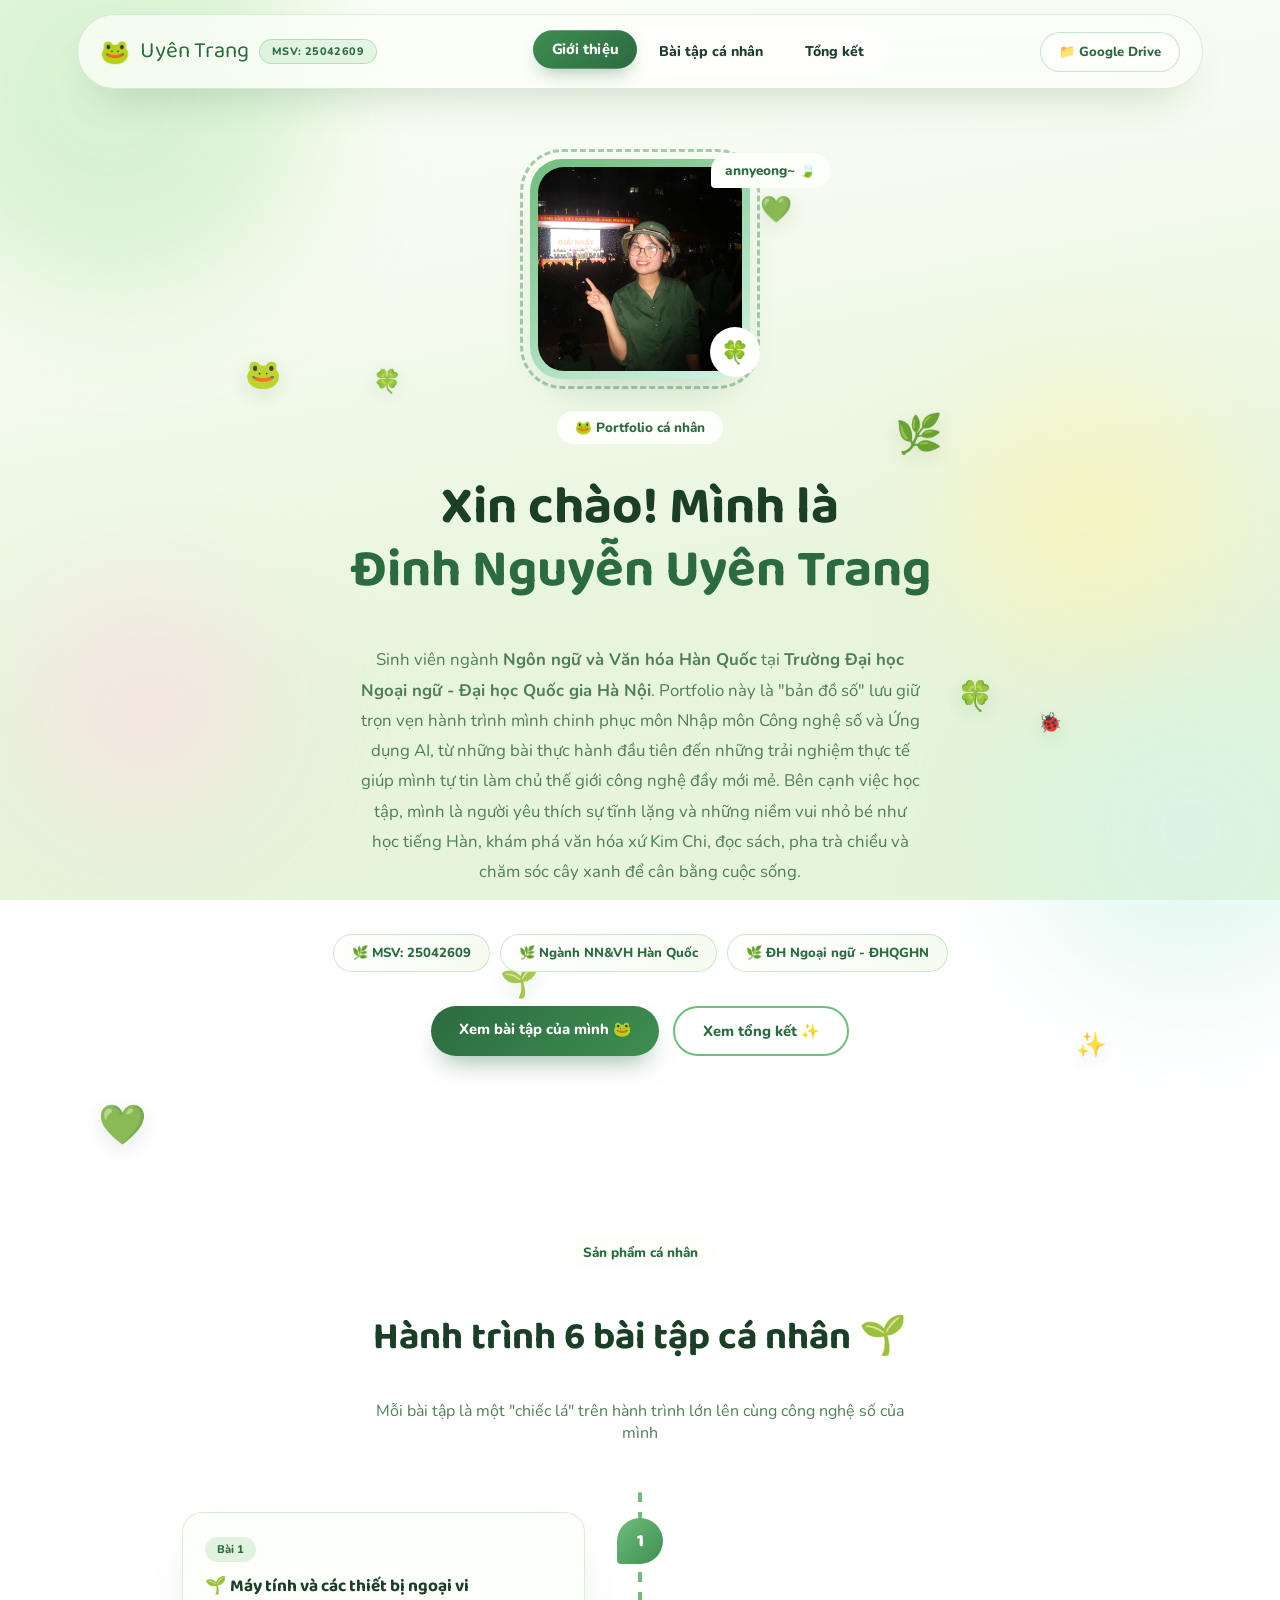
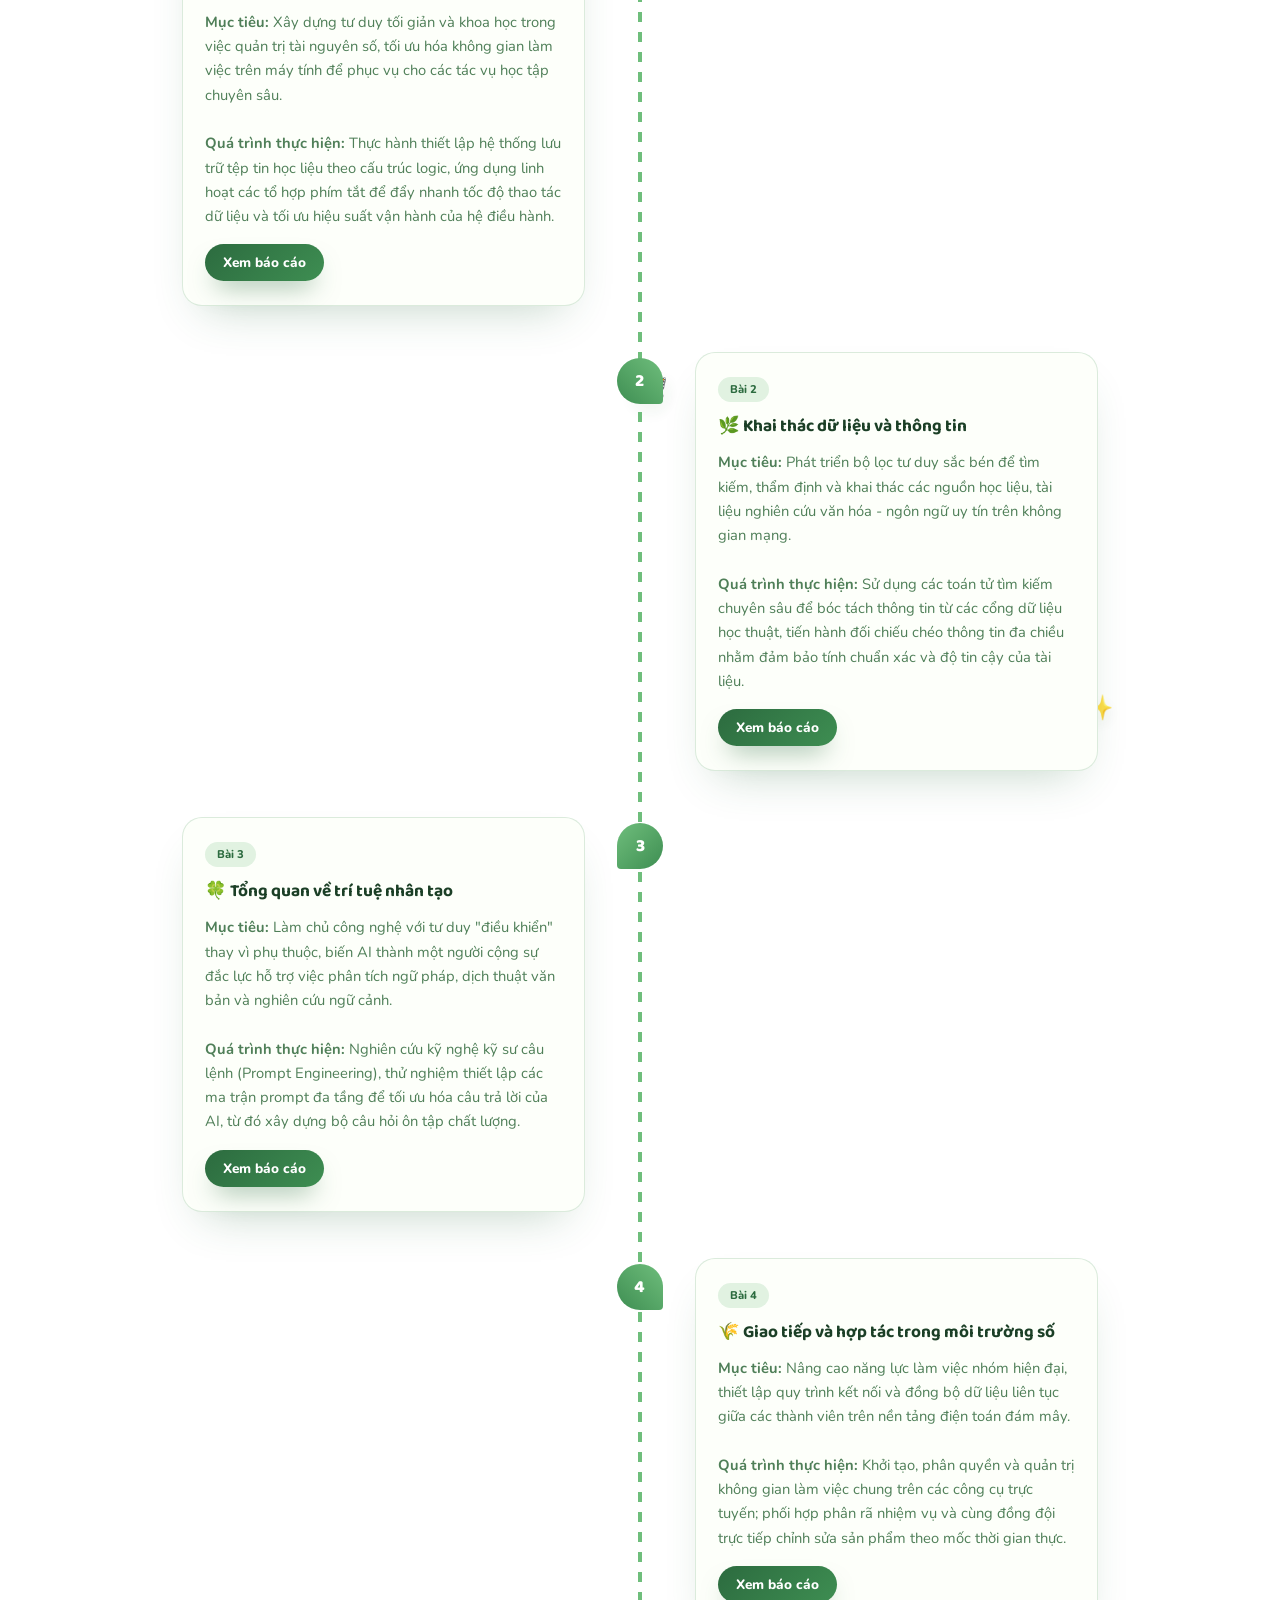
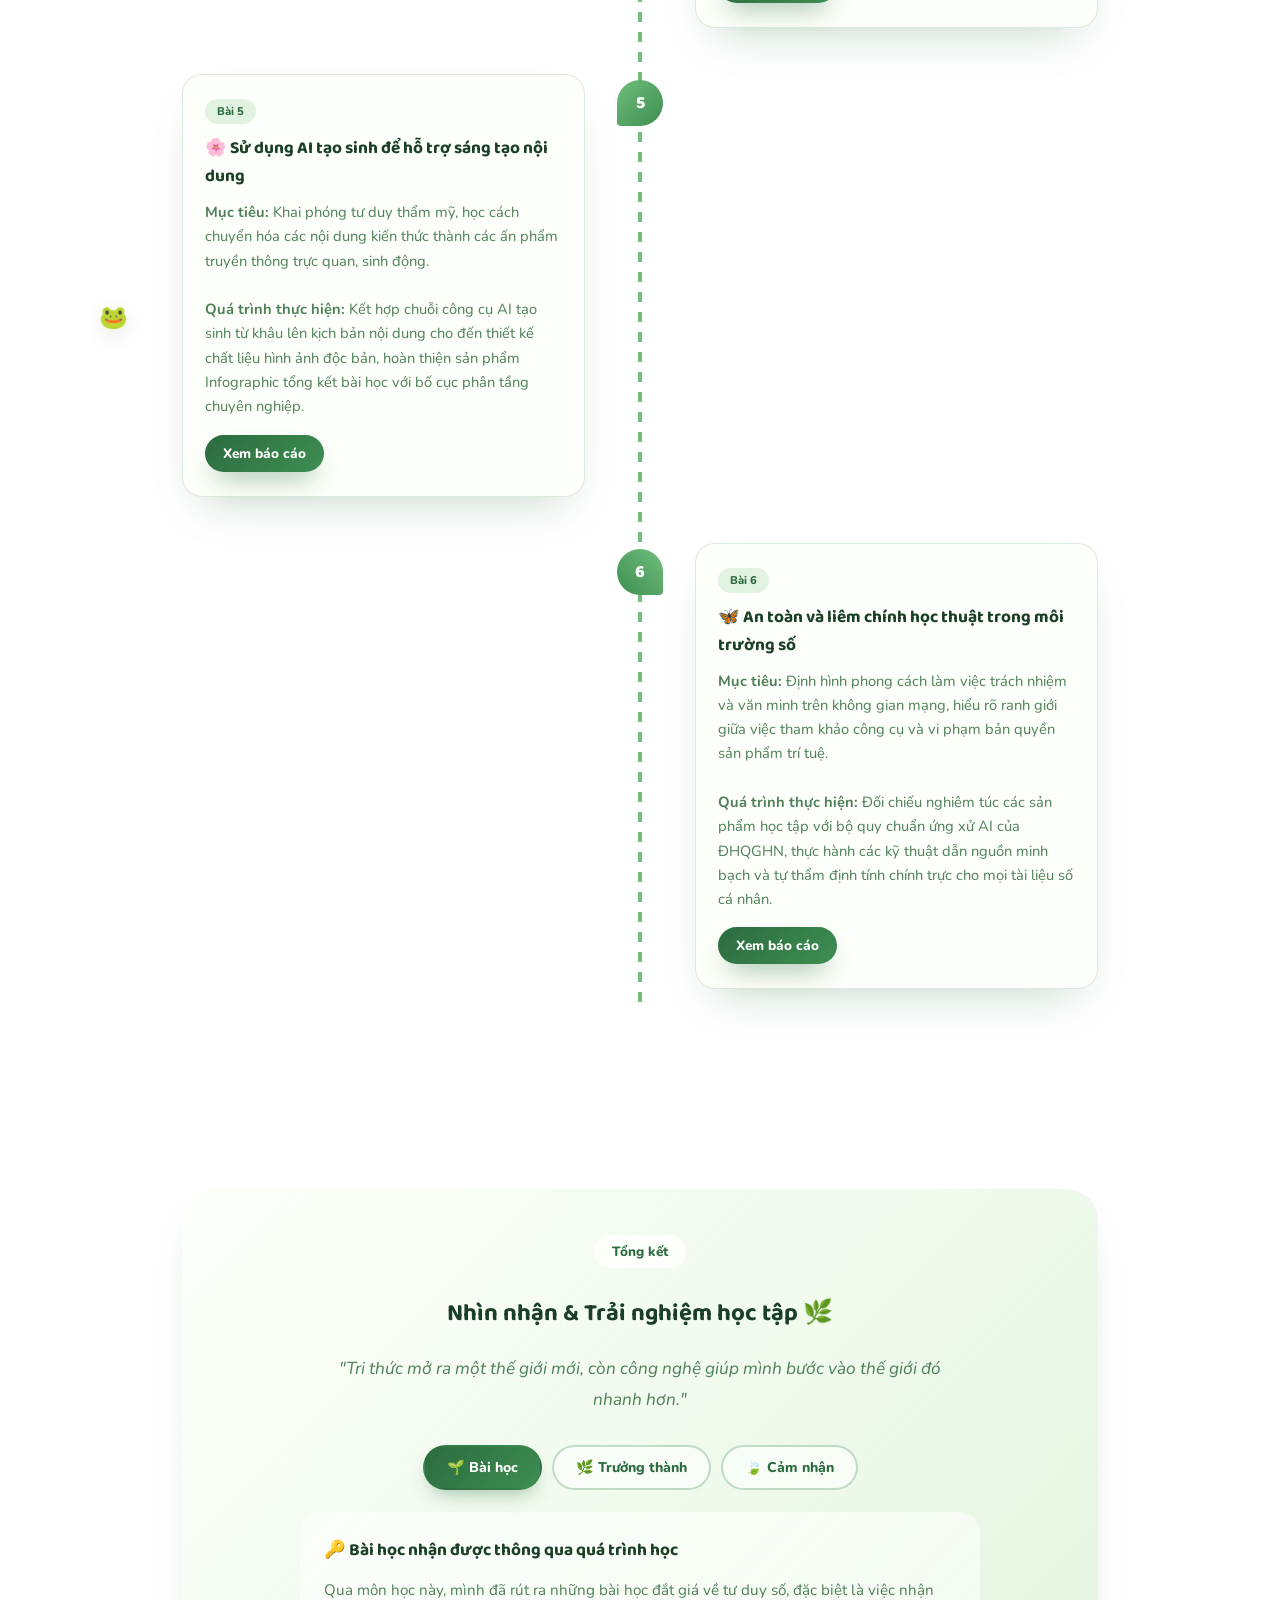
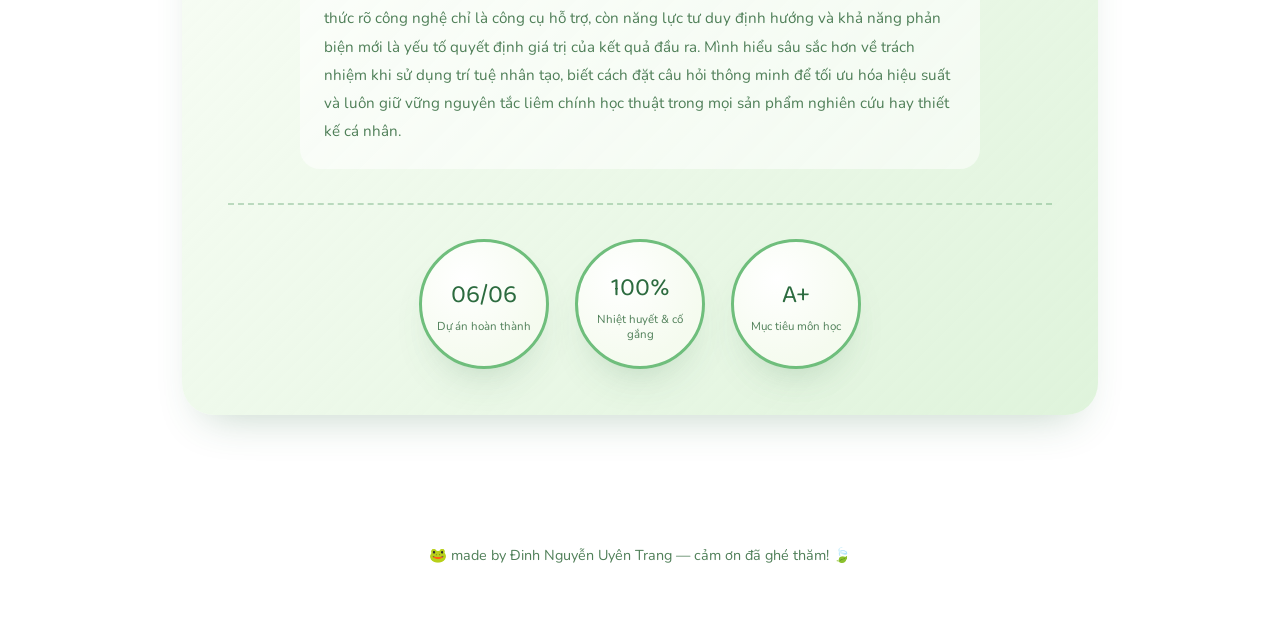
==== commit 0b4a3737: "Update index.html" ====
--- a/index.html
+++ b/index.html
@@ -288,8 +288,8 @@
     <li><a href="#tong-ket" class="nav-link">Tổng kết</a></li>
   </ul>
   <div class="nav-actions">
-    <a href="#" class="nav-btn nav-btn-outline">📁 Google Drive</a>
-    <a href="#" class="nav-btn nav-btn-solid">Gửi phản hồi</a>
+    <a href="https://drive.google.com/drive/folders/1N5RbHu5Y_G83ifOPNbpjarvCax185Xni?usp=drive_link" class="nav-btn nav-btn-outline">📁 Google Drive</a>
+
   </div>
 </nav>
 
@@ -334,7 +334,7 @@
         <span class="tag">Bài 1</span>
         <h3>🌱 Máy tính và các thiết bị ngoại vi</h3>
         <p><b>Mục tiêu:</b> Xây dựng tư duy tối giản và khoa học trong việc quản trị tài nguyên số, tối ưu hóa không gian làm việc trên máy tính để phục vụ cho các tác vụ học tập chuyên sâu.<br><br><b>Quá trình thực hiện:</b> Thực hành thiết lập hệ thống lưu trữ tệp tin học liệu theo cấu trúc logic, ứng dụng linh hoạt các tổ hợp phím tắt để đẩy nhanh tốc độ thao tác dữ liệu và tối ưu hiệu suất vận hành của hệ điều hành.</p>
-        <a href="#" target="_blank" rel="noopener" class="btn btn-primary" style="padding:9px 18px; font-size:0.85rem;">Xem báo cáo</a>
+        <a href="https://drive.google.com/drive/folders/10VpsW5UV8lrHK3mOrfbv4s2Fl71JFLfL?usp=drive_link" target="_blank" rel="noopener" class="btn btn-primary" style="padding:9px 18px; font-size:0.85rem;">Xem báo cáo</a>
       </div>
     </div>
 
@@ -344,7 +344,7 @@
         <span class="tag">Bài 2</span>
         <h3>🌿 Khai thác dữ liệu và thông tin</h3>
         <p><b>Mục tiêu:</b> Phát triển bộ lọc tư duy sắc bén để tìm kiếm, thẩm định và khai thác các nguồn học liệu, tài liệu nghiên cứu văn hóa - ngôn ngữ uy tín trên không gian mạng.<br><br><b>Quá trình thực hiện:</b> Sử dụng các toán tử tìm kiếm chuyên sâu để bóc tách thông tin từ các cổng dữ liệu học thuật, tiến hành đối chiếu chéo thông tin đa chiều nhằm đảm bảo tính chuẩn xác và độ tin cậy của tài liệu.</p>
-        <a href="#" target="_blank" rel="noopener" class="btn btn-primary" style="padding:9px 18px; font-size:0.85rem;">Xem báo cáo</a>
+        <a href="https://docs.google.com/document/d/1gRvtVInpoXayDjpGKa72rh8S9YwwCM01bZ5sk44zEQ0/edit?tab=t.0" target="_blank" rel="noopener" class="btn btn-primary" style="padding:9px 18px; font-size:0.85rem;">Xem báo cáo</a>
       </div>
     </div>
 
@@ -354,7 +354,7 @@
         <span class="tag">Bài 3</span>
         <h3>🍀 Tổng quan về trí tuệ nhân tạo</h3>
         <p><b>Mục tiêu:</b> Làm chủ công nghệ với tư duy "điều khiển" thay vì phụ thuộc, biến AI thành một người cộng sự đắc lực hỗ trợ việc phân tích ngữ pháp, dịch thuật văn bản và nghiên cứu ngữ cảnh.<br><br><b>Quá trình thực hiện:</b> Nghiên cứu kỹ nghệ kỹ sư câu lệnh (Prompt Engineering), thử nghiệm thiết lập các ma trận prompt đa tầng để tối ưu hóa câu trả lời của AI, từ đó xây dựng bộ câu hỏi ôn tập chất lượng.</p>
-        <a href="#" target="_blank" rel="noopener" class="btn btn-primary" style="padding:9px 18px; font-size:0.85rem;">Xem báo cáo</a>
+        <a href="https://docs.google.com/document/d/1SvFIetYGxIrFt7iCy-cgI6SkvXp-SKqjNDFsIKQynzo/edit?usp=sharing" target="_blank" rel="noopener" class="btn btn-primary" style="padding:9px 18px; font-size:0.85rem;">Xem báo cáo</a>
       </div>
     </div>
 
@@ -364,7 +364,7 @@
         <span class="tag">Bài 4</span>
         <h3>🌾 Giao tiếp và hợp tác trong môi trường số</h3>
         <p><b>Mục tiêu:</b> Nâng cao năng lực làm việc nhóm hiện đại, thiết lập quy trình kết nối và đồng bộ dữ liệu liên tục giữa các thành viên trên nền tảng điện toán đám mây.<br><br><b>Quá trình thực hiện:</b> Khởi tạo, phân quyền và quản trị không gian làm việc chung trên các công cụ trực tuyến; phối hợp phân rã nhiệm vụ và cùng đồng đội trực tiếp chỉnh sửa sản phẩm theo mốc thời gian thực.</p>
-        <a href="#" target="_blank" rel="noopener" class="btn btn-primary" style="padding:9px 18px; font-size:0.85rem;">Xem báo cáo</a>
+        <a href="https://docs.google.com/document/d/1tfjUMn5_CYDzxPPN_tUaJdvgu50rFglOUanHY-zgpY0/edit?tab=t.0#heading=h.qlpt26cb3na1" target="_blank" rel="noopener" class="btn btn-primary" style="padding:9px 18px; font-size:0.85rem;">Xem báo cáo</a>
       </div>
     </div>
 
@@ -374,7 +374,7 @@
         <span class="tag">Bài 5</span>
         <h3>🌸 Sử dụng AI tạo sinh để hỗ trợ sáng tạo nội dung</h3>
         <p><b>Mục tiêu:</b> Khai phóng tư duy thẩm mỹ, học cách chuyển hóa các nội dung kiến thức thành các ấn phẩm truyền thông trực quan, sinh động.<br><br><b>Quá trình thực hiện:</b> Kết hợp chuỗi công cụ AI tạo sinh từ khâu lên kịch bản nội dung cho đến thiết kế chất liệu hình ảnh độc bản, hoàn thiện sản phẩm Infographic tổng kết bài học với bố cục phân tầng chuyên nghiệp.</p>
-        <a href="#" target="_blank" rel="noopener" class="btn btn-primary" style="padding:9px 18px; font-size:0.85rem;">Xem báo cáo</a>
+        <a href="https://docs.google.com/document/d/1YSMfSc9E6gQ0FfAKeGMM_xzNNzDAVU3ArQBrk_GI6FY/edit?usp=sharing" target="_blank" rel="noopener" class="btn btn-primary" style="padding:9px 18px; font-size:0.85rem;">Xem báo cáo</a>
       </div>
     </div>
 
@@ -384,7 +384,7 @@
         <span class="tag">Bài 6</span>
         <h3>🦋 An toàn và liêm chính học thuật trong môi trường số</h3>
         <p><b>Mục tiêu:</b> Định hình phong cách làm việc trách nhiệm và văn minh trên không gian mạng, hiểu rõ ranh giới giữa việc tham khảo công cụ và vi phạm bản quyền sản phẩm trí tuệ.<br><br><b>Quá trình thực hiện:</b> Đối chiếu nghiêm túc các sản phẩm học tập với bộ quy chuẩn ứng xử AI của ĐHQGHN, thực hành các kỹ thuật dẫn nguồn minh bạch và tự thẩm định tính chính trực cho mọi tài liệu số cá nhân.</p>
-        <a href="#" target="_blank" rel="noopener" class="btn btn-primary" style="padding:9px 18px; font-size:0.85rem;">Xem báo cáo</a>
+        <a href="https://docs.google.com/document/d/1gCLL71eZRm3qMbcdYeprz-yUFh_v9SwvG3Xn8eBq6e8/edit?usp=sharing" target="_blank" rel="noopener" class="btn btn-primary" style="padding:9px 18px; font-size:0.85rem;">Xem báo cáo</a>
       </div>
     </div>
 
